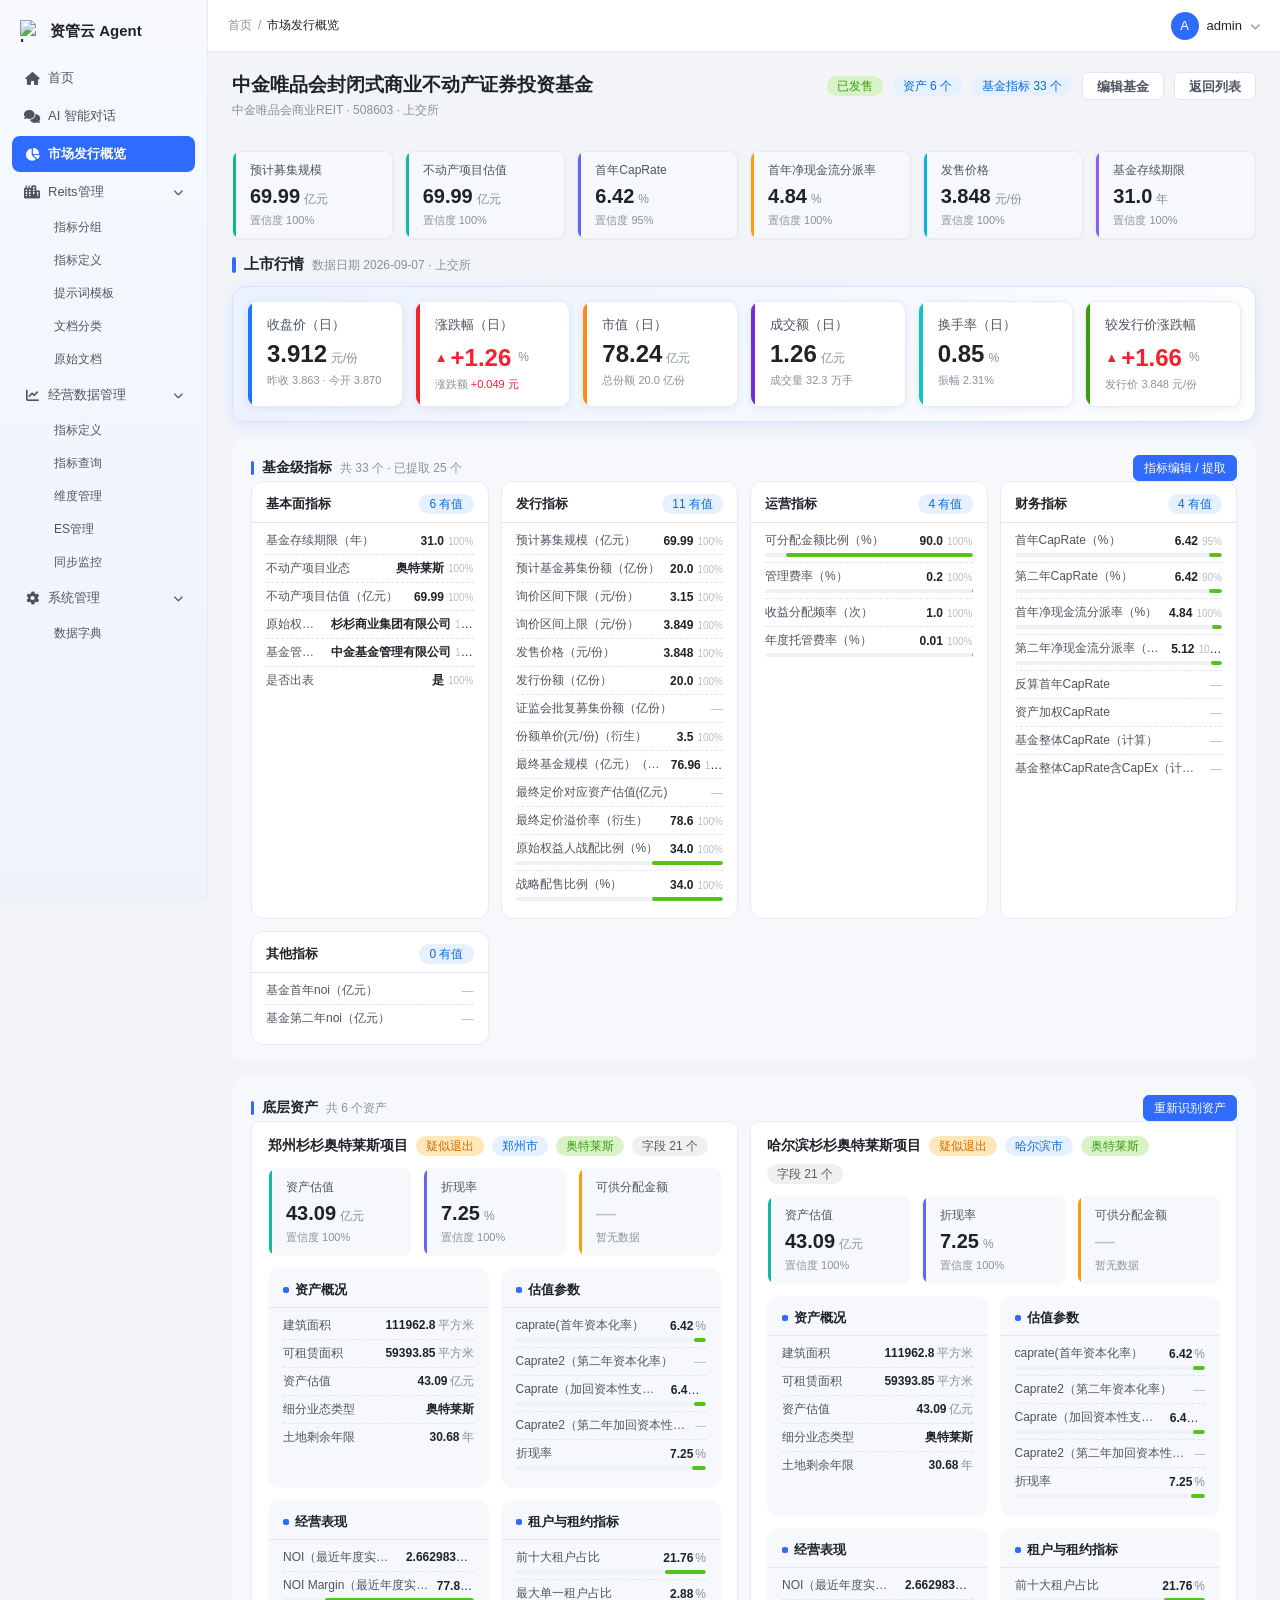
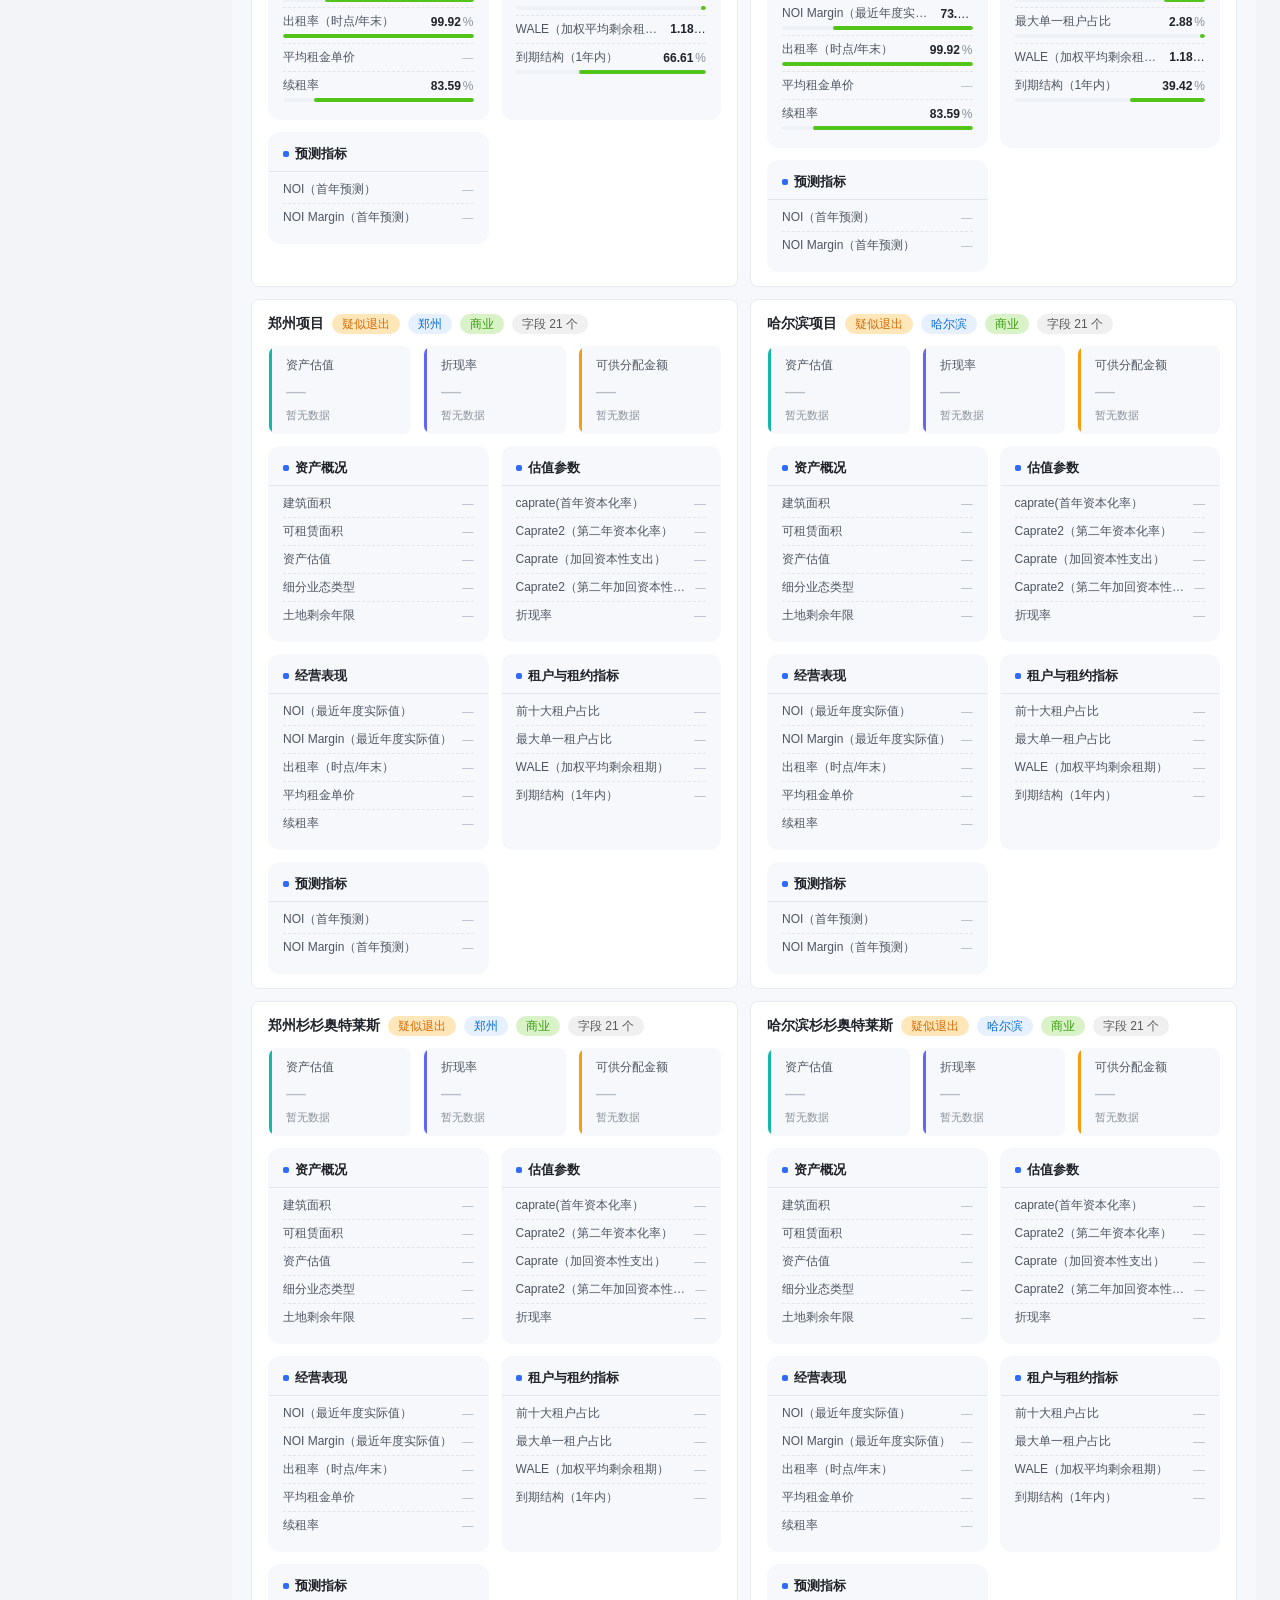
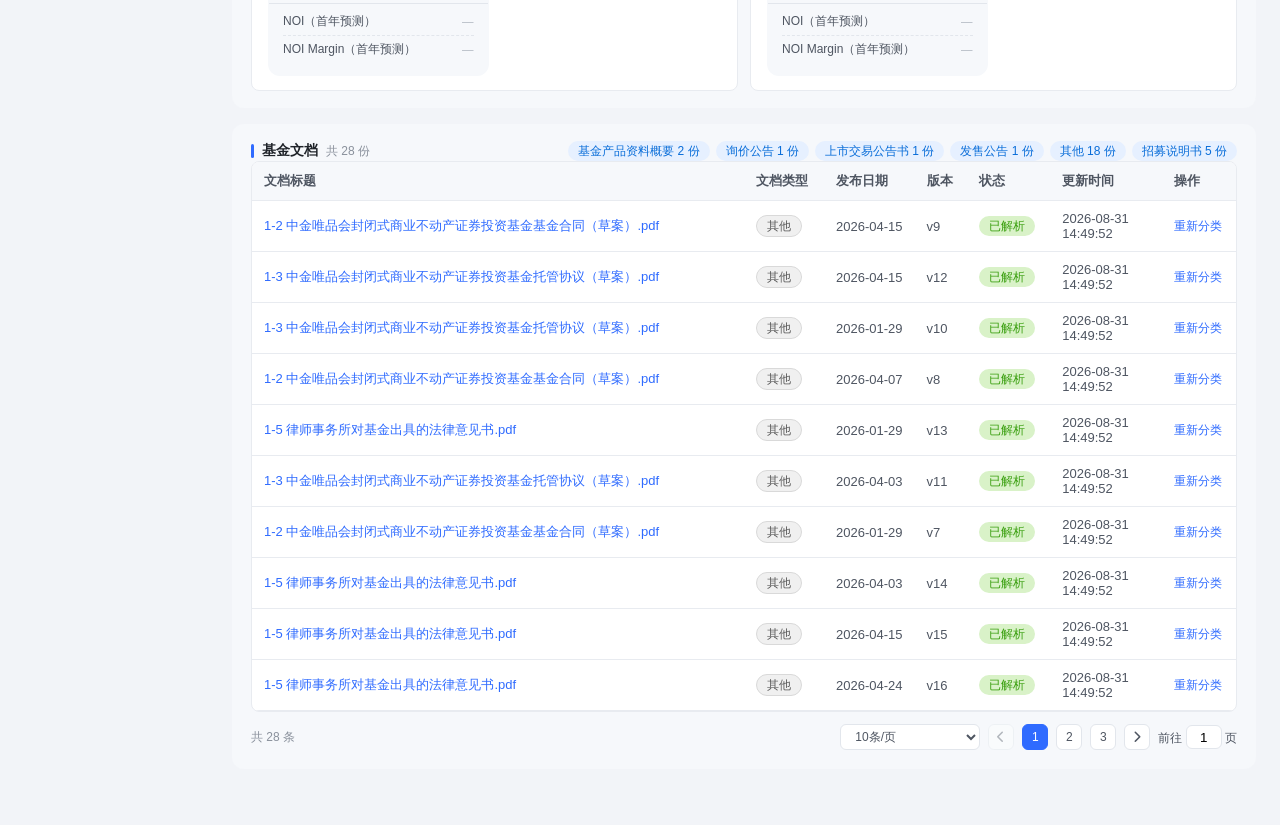
==== fund-detail-quote.html @ e230045d "add fund detail quote page" ====
<!DOCTYPE html>
<!-- saved from url=(0097)https://gateway-open-uat.longfor.com/asset-cloud-uat/open-agent/pages/reits/fund-detail.html?id=1 -->
<html lang="zh-CN"><head><meta http-equiv="Content-Type" content="text/html; charset=UTF-8">

<meta name="viewport" content="width=device-width, initial-scale=1.0">
<title>基金详情</title>
<link rel="stylesheet" href="./fund-assets/all.min.css" data-admin-spa="base">
<link rel="stylesheet" href="./fund-assets/admin-vars.css" data-admin-spa="base">
<link rel="stylesheet" href="./fund-assets/admin-layout.css" data-admin-spa="base">
<link rel="stylesheet" href="./fund-assets/admin-components.css" data-admin-spa="base">


<script src="./fund-assets/marked.min.js"></script><script src="./fund-assets/purify.min.js"></script><script src="./fund-assets/echarts.min.js"></script><script src="./fund-assets/admin-core.js"></script><script src="./fund-assets/admin-utils.js"></script><script src="./fund-assets/admin-components.js"></script><script src="./fund-assets/admin-api.js"></script><script src="./fund-assets/page-chat.js"></script><link rel="stylesheet" href="./fund-assets/all.min.css" data-admin-spa="base"><link rel="stylesheet" href="./fund-assets/admin-vars.css" data-admin-spa="base"><link rel="stylesheet" href="./fund-assets/admin-layout.css" data-admin-spa="base"><link rel="stylesheet" href="./fund-assets/admin-components.css" data-admin-spa="base"><link rel="stylesheet" href="./fund-assets/reits2.css" data-admin-spa="page"><style data-admin-spa="page-style">
/* ── 页头右侧 ── */
.fd-header-right { display: flex; flex-direction: column; align-items: flex-end; gap: 10px; }
.fd-header-tags { display: flex; align-items: center; gap: 10px; font-size: var(--admin-font-sm); }
.fd-header-right .btn { height: calc(var(--admin-btn-height) - 4px); font-weight: 600; }

/* ── 板块层次：页面白底 → 板块浅蓝灰底 → 卡片白底，避免全靠分界线区分层级 ── */
#app .desc-card { background: #f6f8fb; border-color: transparent; }

/* ── 顶部指标卡片 ── */
.fd-top-metrics { display: flex; gap: 12px; margin-bottom: var(--admin-gap-md); }
.fd-metric-card {
    flex: 1 1 0;
    min-width: 0;
    background: #f6f8fb;
    border: 1px solid var(--admin-border-lighter);
    border-radius: var(--admin-radius-sm);
    box-shadow: 0 1px 3px rgba(15, 23, 42, 0.05);
    padding: 10px 14px 10px 17px;
    position: relative;
    overflow: hidden;
}
.fd-metric-card::before {
    content: "";
    position: absolute;
    left: 0; top: 0; bottom: 0;
    width: 3px;
    background: var(--mc, var(--admin-primary));
}
.fd-metric-card .mc-label {
    font-size: var(--admin-font-sm);
    color: var(--admin-text-regular);
    margin-bottom: 4px;
    white-space: nowrap; overflow: hidden; text-overflow: ellipsis;
}
.fd-metric-card .mc-value { font-size: 20px; font-weight: 600; color: var(--admin-text-primary); line-height: 1.3; }
.fd-metric-card .mc-value .mc-unit { font-size: var(--admin-font-sm); font-weight: 400; color: var(--admin-text-secondary); margin-left: 4px; }
.fd-metric-card .mc-confidence { font-size: 11px; color: var(--admin-text-secondary); margin-top: 4px; }

/* ── 百分数进度条（从右向左增长，填充比例取指标值本身） ── */
.fd-bar { height: 4px; background: var(--admin-bg-light); border-radius: 2px; overflow: hidden; margin-top: 4px; }
.fd-bar > i { display: block; height: 100%; margin-left: auto; background: var(--admin-success); border-radius: 2px; }

/* ── 上市行情指标卡片（独立于顶部发行指标，单独一行展示，高亮面板） ── */
.fd-quote-head {
    display: flex; align-items: baseline; gap: 8px;
    font-size: 15px; font-weight: 700; color: var(--admin-text-primary);
    margin: 0 0 12px;
}
.fd-quote-head::before { content: ""; width: 4px; height: 16px; border-radius: 2px; background: var(--admin-primary); align-self: center; }
.fd-quote-head .fd-quote-date { font-size: var(--admin-font-sm); font-weight: 400; color: var(--admin-text-secondary); }
.fd-quote-metrics {
    display: flex; gap: 12px; margin-bottom: var(--admin-gap-md);
    background: linear-gradient(135deg, #eaf1ff 0%, #f4f8ff 55%, #ffffff 100%);
    border: 1px solid #d6e4ff;
    border-radius: 14px;
    padding: 14px;
    box-shadow: 0 4px 14px rgba(47, 107, 255, 0.10);
}
.fd-quote-metrics .fd-metric-card {
    margin-bottom: 0;
    background: #ffffff;
    border-color: var(--admin-border-lighter);
    box-shadow: 0 2px 8px rgba(15, 23, 42, 0.07);
    padding: 14px 16px 14px 19px;
    border-radius: 10px;
}
.fd-quote-metrics .fd-metric-card::before { width: 4px; border-radius: 4px 0 0 4px; }
.fd-quote-metrics .mc-label { font-size: var(--admin-font-base); color: var(--admin-text-regular); }
.fd-quote-metrics .mc-value { font-size: 24px; font-weight: 700; }
/* 涨跌幅：上红下绿（A 股配色），带方向箭头 */
.fd-quote-metrics .mc-trend { display: inline-flex; align-items: center; gap: 3px; }
.fd-quote-metrics .mc-trend .trend-arrow { font-size: 13px; line-height: 1; }
.mc-trend-up { color: #f5222d; }
.mc-trend-down { color: #389e0d; }
.mc-trend-flat { color: var(--admin-text-secondary); }
.fd-quote-metrics .mc-sub { font-size: 11px; color: var(--admin-text-secondary); margin-top: 4px; white-space: nowrap; overflow: hidden; text-overflow: ellipsis; }

/* ── 分区标题补充信息 ── */
.fd-sec-title { display: flex; align-items: baseline; gap: 8px; }
.fd-sec-title::before { content: ""; width: 3px; height: 14px; border-radius: 2px; background: var(--admin-primary); align-self: center; }
.fd-sec-meta { font-size: var(--admin-font-sm); font-weight: 400; color: var(--admin-text-secondary); }

/* ── 指标分组网格（flex 同行等高） ── */
.fd-group-grid { display: flex; flex-wrap: wrap; gap: 12px; }
.fd-group {
    flex: 0 0 calc(25% - 9px);
    min-width: 0;
    box-sizing: border-box;
    background: var(--admin-bg-blank);
    border: 1px solid var(--admin-border-lighter);
    border-radius: 12px;
    padding: 12px 14px;
    overflow: hidden;
}
.fd-group-head {
    display: flex; align-items: center; justify-content: space-between;
    font-size: var(--admin-font-base); font-weight: 700; color: var(--admin-text-primary);
    margin: 0 -14px 4px;
    padding: 0 14px 8px;
    border-bottom: 1px solid var(--admin-border-light);
}
.fd-group-head .g-badge { flex: 0 0 auto; }
.fd-group-head .g-dot { display: inline-block; width: 6px; height: 6px; border-radius: 2px; background: var(--admin-primary); margin-right: 6px; vertical-align: 1px; }
.fd-ind-row { padding: 5px 0; }
.fd-ind-row + .fd-ind-row { border-top: 1px dashed var(--admin-border-light); }
/* 行内 label/value 都可能超长：label 可收缩省略号（flex item 需 min-width:0 省略号才生效），value 过长同样收缩省略号，溢出悬浮 title 看全文 */
.fd-ind-line { display: flex; align-items: center; justify-content: space-between; gap: 8px; font-size: var(--admin-font-sm); }
.fd-ind-line .il-label { flex: 1 1 auto; min-width: 0; color: var(--admin-text-regular); white-space: nowrap; overflow: hidden; text-overflow: ellipsis; }
.fd-ind-line .il-val-wrap { flex: 0 1 auto; min-width: 0; white-space: nowrap; overflow: hidden; text-overflow: ellipsis; }
.fd-ind-line .il-value { font-weight: 600; color: var(--admin-text-primary); }
.fd-ind-line .il-unit { font-weight: 400; font-size: 12px; color: var(--admin-text-secondary); margin-left: 2px; }
.fd-ind-line .il-conf { font-size: 10px; color: var(--admin-text-disabled); margin-left: 4px; }

/* ── 底层资产核心指标卡片（资产头部下方，与顶部指标卡同风格） ── */
.fd-asset-metrics { display: flex; gap: 12px; margin-bottom: 12px; }
.fd-asset-metrics .fd-metric-card { background: #f6f8fb; border-color: transparent; box-shadow: none; }
.fd-asset-metrics .fd-metric-card .mc-value.mc-empty { color: var(--admin-text-disabled); font-weight: 400; }

/* ── 底层资产卡片（flex 同行等高） ── */
.fd-asset-grid { display: flex; flex-wrap: wrap; gap: 12px; }
.fd-asset-card {
    box-sizing: border-box;
    background: var(--admin-bg-blank);
    border: 1px solid var(--admin-border-lighter);
    border-radius: var(--admin-radius-sm);
    padding: 14px 16px;
    min-width: 0;
}
.fd-asset-card.full { flex: 0 0 100%; }
.fd-asset-card.half { flex: 0 0 calc(50% - 6px); }
.fd-asset-head { display: flex; align-items: center; gap: 8px; flex-wrap: wrap; margin-bottom: 12px; }
.fd-asset-head .a-name { font-size: var(--admin-font-md); font-weight: 600; color: var(--admin-text-primary); }
/* 资产头部胶囊：加粗深色字 + 同色浅底 */
.a-tag {
    display: inline-flex; align-items: center;
    font-size: 12px; font-weight: 600; line-height: 1.5;
    padding: 2px 12px; border-radius: 999px; white-space: nowrap;
}
.a-tag-blue { color: #096dd9; background: var(--admin-info-bg); }
.a-tag-green { color: #389e0d; background: #d9f2c8; }
.a-tag-gray { color: #595959; background: #f0f0f0; }
.fd-asset-groups { display: flex; flex-wrap: wrap; gap: 12px; }
.fd-asset-groups .fd-group { background: #f6f8fb; border-color: transparent; }
.fd-asset-card.full .fd-asset-groups .fd-group { flex-basis: calc(25% - 9px); }
.fd-asset-card.half .fd-asset-groups .fd-group { flex-basis: calc(50% - 6px); }
.fd-empty { padding: 32px; text-align: center; color: var(--admin-text-disabled); }

@media (max-width: 1200px) {
    .fd-group { flex-basis: calc(50% - 6px); }
    .fd-asset-card.half { flex-basis: 100%; }
    .fd-asset-card.half .fd-asset-groups .fd-group { flex-basis: calc(50% - 6px); }
}
</style>
<script>
/* 本地预览回退：内网 admin-*.css / FontAwesome 加载不到时注入本地回退样式与 CDN 图标，真实环境不受影响 */
(function () {
    if (getComputedStyle(document.documentElement).getPropertyValue('--admin-primary')) return;
    var l = document.createElement('link');
    l.rel = 'stylesheet';
    l.href = './fund-assets/local-fallback.css';
    document.head.appendChild(l);
    var fa = document.createElement('link');
    fa.rel = 'stylesheet';
    fa.href = 'https://cdnjs.cloudflare.com/ajax/libs/font-awesome/6.5.2/css/all.min.css';
    document.head.appendChild(fa);
})();
</script>
</head>
<body style="">
<div id="app" data-active-menu="reits-overview" data-layout-ready="1" class="admin-app"><aside class="admin-sidebar" id="adminSidebar"><a class="menu-brand" href="https://gateway-open-uat.longfor.com/asset-cloud-uat/open-agent/pages/dashboard.html"><span class="brand-logo"><img src="./fund-assets/logo.png" alt="logo"></span><span class="brand-name">资管云 Agent</span></a><ul class="admin-menu"><li><a class="menu-item" data-menu-id="dashboard" href="https://gateway-open-uat.longfor.com/asset-cloud-uat/open-agent/pages/dashboard.html"><i class="fas fa-house menu-icon"></i><span>首页</span></a></li><li><a class="menu-item" data-menu-id="chat" href="https://gateway-open-uat.longfor.com/asset-cloud-uat/open-agent/pages/chat.html"><i class="fas fa-comments menu-icon"></i><span>AI 智能对话</span></a></li><li><a class="menu-item active" data-menu-id="reits-overview" href="https://gateway-open-uat.longfor.com/asset-cloud-uat/open-agent/pages/reits/funds.html"><i class="fas fa-chart-pie menu-icon"></i><span>市场发行概览</span></a></li><li class=""><a class="menu-item" data-menu-id="reits-mgmt"><i class="fas fa-city menu-icon"></i><span>Reits管理</span><i class="fas fa-chevron-down menu-chevron"></i></a><ul class="admin-submenu"><li><a class="menu-item" data-menu-id="reits-indicator-groups" href="https://gateway-open-uat.longfor.com/asset-cloud-uat/open-agent/pages/reits/indicator-groups.html"><span>指标分组</span></a></li><li><a class="menu-item" data-menu-id="reits-indicator-defs" href="https://gateway-open-uat.longfor.com/asset-cloud-uat/open-agent/pages/reits/indicator-defs.html"><span>指标定义</span></a></li><li><a class="menu-item" data-menu-id="reits-prompt-templates" href="https://gateway-open-uat.longfor.com/asset-cloud-uat/open-agent/pages/reits/prompt-templates.html"><span>提示词模板</span></a></li><li><a class="menu-item" data-menu-id="reits-doc-categories" href="https://gateway-open-uat.longfor.com/asset-cloud-uat/open-agent/pages/reits/doc-categories.html"><span>文档分类</span></a></li><li><a class="menu-item" data-menu-id="reits-raw-documents" href="https://gateway-open-uat.longfor.com/asset-cloud-uat/open-agent/pages/reits/raw-documents.html"><span>原始文档</span></a></li></ul></li><li class=""><a class="menu-item" data-menu-id="ops-data-mgmt"><i class="fas fa-chart-line menu-icon"></i><span>经营数据管理</span><i class="fas fa-chevron-down menu-chevron"></i></a><ul class="admin-submenu"><li><a class="menu-item" data-menu-id="ops-metrics" href="https://gateway-open-uat.longfor.com/asset-cloud-uat/open-agent/pages/ops/ops-metrics.html"><span>指标定义</span></a></li><li><a class="menu-item" data-menu-id="ops-metric-explore" href="https://gateway-open-uat.longfor.com/asset-cloud-uat/open-agent/pages/ops/ops-metric-explore.html"><span>指标查询</span></a></li><li><a class="menu-item" data-menu-id="ops-dimensions" href="https://gateway-open-uat.longfor.com/asset-cloud-uat/open-agent/pages/ops/ops-dimensions.html"><span>维度管理</span></a></li><li><a class="menu-item" data-menu-id="ops-es-meta" href="https://gateway-open-uat.longfor.com/asset-cloud-uat/open-agent/pages/ops/ops-es-meta.html"><span>ES管理</span></a></li><li><a class="menu-item" data-menu-id="ops-sync-monitor" href="https://gateway-open-uat.longfor.com/asset-cloud-uat/open-agent/pages/ops/ops-sync-monitor.html"><span>同步监控</span></a></li></ul></li><li class=""><a class="menu-item" data-menu-id="system-mgmt"><i class="fas fa-gear menu-icon"></i><span>系统管理</span><i class="fas fa-chevron-down menu-chevron"></i></a><ul class="admin-submenu"><li><a class="menu-item" data-menu-id="system-data-dic" href="https://gateway-open-uat.longfor.com/asset-cloud-uat/open-agent/pages/system/data-dic.html"><span>数据字典</span></a></li></ul></li></ul><div class="menu-fold" title="收起菜单"><i class="fas fa-angles-left"></i></div></aside><div class="admin-main"><header class="admin-header"><nav class="admin-breadcrumb"><a href="https://gateway-open-uat.longfor.com/asset-cloud-uat/open-agent/pages/dashboard.html">首页</a><span class="separator">/</span><span class="current">市场发行概览</span></nav><div class="header-user"><span class="user-avatar">A</span><span class="user-name">admin</span><i class="fas fa-chevron-down user-chevron"></i><div class="user-dropdown">  <div class="dropdown-item" id="logoutItem"><i class="fas fa-right-from-bracket"></i>退出登录</div></div></div></header><main class="admin-content"><div class="admin-page">
    <div class="page-header">
        <div>
            <h2 class="page-title" id="fundName">中金唯品会封闭式商业不动产证券投资基金</h2>
            <div class="page-subtitle" id="fundSubTitle">中金唯品会商业REIT · 508603 · 上交所</div>
        </div>
        <div class="fd-header-right">
            <div class="fd-header-tags">
                <span id="fundStageTag"><span class="a-tag a-tag-green">已发售</span></span>
                <span class="a-tag a-tag-blue" id="assetCountTag">资产 6 个</span>
                <span class="a-tag a-tag-blue" id="indicatorCountTag">基金指标 33 个</span>
                <button class="btn btn-default" onclick="location.href=&#39;fund-edit.html?id=&#39; + fundId">编辑基金</button>
                <button class="btn btn-default" onclick="location.href=&#39;funds.html&#39;">返回列表</button>
            </div>
        </div>
    </div>

    <!-- 顶部指标卡片（配置项 asset.reits.fund-detail.top-indicators，最多 6 个） -->
    <div class="fd-top-metrics" id="topMetrics" style=""><div class="fd-metric-card" style="--mc:#10b981"><div class="mc-label" title="预计募集规模">预计募集规模</div><div class="mc-value">69.99<span class="mc-unit">亿元</span></div><div class="mc-confidence">置信度 100%</div></div><div class="fd-metric-card" style="--mc:#14b8a6"><div class="mc-label" title="不动产项目估值">不动产项目估值</div><div class="mc-value">69.99<span class="mc-unit">亿元</span></div><div class="mc-confidence">置信度 100%</div></div><div class="fd-metric-card" style="--mc:#6366f1"><div class="mc-label" title="首年CapRate">首年CapRate</div><div class="mc-value">6.42<span class="mc-unit">%</span></div><div class="mc-confidence">置信度 95%</div></div><div class="fd-metric-card" style="--mc:#f59e0b"><div class="mc-label" title="首年净现金流分派率">首年净现金流分派率</div><div class="mc-value">4.84<span class="mc-unit">%</span></div><div class="mc-confidence">置信度 100%</div></div><div class="fd-metric-card" style="--mc:#06b6d4"><div class="mc-label" title="发售价格">发售价格</div><div class="mc-value">3.848<span class="mc-unit">元/份</span></div><div class="mc-confidence">置信度 100%</div></div><div class="fd-metric-card" style="--mc:#8b5cf6"><div class="mc-label" title="基金存续期限">基金存续期限</div><div class="mc-value">31.0<span class="mc-unit">年</span></div><div class="mc-confidence">置信度 100%</div></div></div>

    <!-- 上市行情指标（已上市基金展示，与顶部发行指标分行） -->
    <div class="fd-quote-head">上市行情<span class="fd-quote-date">数据日期 2026-09-07 · 上交所</span></div>
    <div class="fd-quote-metrics" id="quoteMetrics">
        <div class="fd-metric-card" style="--mc:#1677ff">
            <div class="mc-label" title="收盘价（日）">收盘价（日）</div>
            <div class="mc-value">3.912<span class="mc-unit">元/份</span></div>
            <div class="mc-sub">昨收 3.863 · 今开 3.870</div>
        </div>
        <div class="fd-metric-card" style="--mc:#f5222d">
            <div class="mc-label" title="涨跌幅（日）">涨跌幅（日）</div>
            <div class="mc-value"><span class="mc-trend mc-trend-up"><i class="trend-arrow">▲</i>+1.26<span class="mc-unit">%</span></span></div>
            <div class="mc-sub">涨跌额 <span class="mc-trend mc-trend-up">+0.049 元</span></div>
        </div>
        <div class="fd-metric-card" style="--mc:#fa8c16">
            <div class="mc-label" title="市值（日）">市值（日）</div>
            <div class="mc-value">78.24<span class="mc-unit">亿元</span></div>
            <div class="mc-sub">总份额 20.0 亿份</div>
        </div>
        <div class="fd-metric-card" style="--mc:#722ed1">
            <div class="mc-label" title="成交额（日）">成交额（日）</div>
            <div class="mc-value">1.26<span class="mc-unit">亿元</span></div>
            <div class="mc-sub">成交量 32.3 万手</div>
        </div>
        <div class="fd-metric-card" style="--mc:#13c2c2">
            <div class="mc-label" title="换手率（日）">换手率（日）</div>
            <div class="mc-value">0.85<span class="mc-unit">%</span></div>
            <div class="mc-sub">振幅 2.31%</div>
        </div>
        <div class="fd-metric-card" style="--mc:#389e0d">
            <div class="mc-label" title="较发行价涨跌幅">较发行价涨跌幅</div>
            <div class="mc-value"><span class="mc-trend mc-trend-up"><i class="trend-arrow">▲</i>+1.66<span class="mc-unit">%</span></span></div>
            <div class="mc-sub">发行价 3.848 元/份</div>
        </div>
    </div>

    <!-- 基金级指标 -->
    <div class="desc-card">
        <div class="desc-title">
            <span class="fd-sec-title">基金级指标<span class="fd-sec-meta" id="fundIndMeta">共 33 个 · 已提取 25 个</span></span>
            <button class="btn btn-primary btn-sm" onclick="location.href=&#39;fund-indicator.html?fundId=&#39; + fundId">指标编辑 / 提取</button>
        </div>
        <div class="fd-group-grid" id="fundIndicatorGroups"><div class="fd-group"><div class="fd-group-head"><span>基本面指标</span><span class="a-tag a-tag-blue g-badge">6 有值</span></div><div class="fd-ind-row"><div class="fd-ind-line"><span class="il-label" title="基金存续期限（年）">基金存续期限（年）</span><span class="il-val-wrap" title="31.0"><span class="il-value">31.0</span><span class="il-conf">100%</span></span></div></div><div class="fd-ind-row"><div class="fd-ind-line"><span class="il-label" title="不动产项目业态">不动产项目业态</span><span class="il-val-wrap" title="奥特莱斯"><span class="il-value">奥特莱斯</span><span class="il-conf">100%</span></span></div></div><div class="fd-ind-row"><div class="fd-ind-line"><span class="il-label" title="不动产项目估值（亿元）">不动产项目估值（亿元）</span><span class="il-val-wrap" title="69.99"><span class="il-value">69.99</span><span class="il-conf">100%</span></span></div></div><div class="fd-ind-row"><div class="fd-ind-line"><span class="il-label" title="原始权益人">原始权益人</span><span class="il-val-wrap" title="杉杉商业集团有限公司"><span class="il-value">杉杉商业集团有限公司</span><span class="il-conf">100%</span></span></div></div><div class="fd-ind-row"><div class="fd-ind-line"><span class="il-label" title="基金管理人">基金管理人</span><span class="il-val-wrap" title="中金基金管理有限公司"><span class="il-value">中金基金管理有限公司</span><span class="il-conf">100%</span></span></div></div><div class="fd-ind-row"><div class="fd-ind-line"><span class="il-label" title="是否出表">是否出表</span><span class="il-val-wrap" title="是"><span class="il-value">是</span><span class="il-conf">100%</span></span></div></div></div><div class="fd-group"><div class="fd-group-head"><span>发行指标</span><span class="a-tag a-tag-blue g-badge">11 有值</span></div><div class="fd-ind-row"><div class="fd-ind-line"><span class="il-label" title="预计募集规模（亿元）">预计募集规模（亿元）</span><span class="il-val-wrap" title="69.99"><span class="il-value">69.99</span><span class="il-conf">100%</span></span></div></div><div class="fd-ind-row"><div class="fd-ind-line"><span class="il-label" title="预计基金募集份额（亿份）">预计基金募集份额（亿份）</span><span class="il-val-wrap" title="20.0"><span class="il-value">20.0</span><span class="il-conf">100%</span></span></div></div><div class="fd-ind-row"><div class="fd-ind-line"><span class="il-label" title="询价区间下限（元/份）">询价区间下限（元/份）</span><span class="il-val-wrap" title="3.15"><span class="il-value">3.15</span><span class="il-conf">100%</span></span></div></div><div class="fd-ind-row"><div class="fd-ind-line"><span class="il-label" title="询价区间上限（元/份）">询价区间上限（元/份）</span><span class="il-val-wrap" title="3.849"><span class="il-value">3.849</span><span class="il-conf">100%</span></span></div></div><div class="fd-ind-row"><div class="fd-ind-line"><span class="il-label" title="发售价格（元/份）">发售价格（元/份）</span><span class="il-val-wrap" title="3.848"><span class="il-value">3.848</span><span class="il-conf">100%</span></span></div></div><div class="fd-ind-row"><div class="fd-ind-line"><span class="il-label" title="发行份额（亿份）">发行份额（亿份）</span><span class="il-val-wrap" title="20.0"><span class="il-value">20.0</span><span class="il-conf">100%</span></span></div></div><div class="fd-ind-row"><div class="fd-ind-line"><span class="il-label" title="证监会批复募集份额（亿份）">证监会批复募集份额（亿份）</span><span class="il-val-wrap"><span class="il-value" style="color:var(--admin-text-disabled);font-weight:400">—</span></span></div></div><div class="fd-ind-row"><div class="fd-ind-line"><span class="il-label" title="份额单价(元/份)（衍生）">份额单价(元/份)（衍生）</span><span class="il-val-wrap" title="3.5"><span class="il-value">3.5</span><span class="il-conf">100%</span></span></div></div><div class="fd-ind-row"><div class="fd-ind-line"><span class="il-label" title="最终基金规模（亿元）（衍生）">最终基金规模（亿元）（衍生）</span><span class="il-val-wrap" title="76.96"><span class="il-value">76.96</span><span class="il-conf">100%</span></span></div></div><div class="fd-ind-row"><div class="fd-ind-line"><span class="il-label" title="最终定价对应资产估值(亿元)">最终定价对应资产估值(亿元)</span><span class="il-val-wrap"><span class="il-value" style="color:var(--admin-text-disabled);font-weight:400">—</span></span></div></div><div class="fd-ind-row"><div class="fd-ind-line"><span class="il-label" title="最终定价溢价率（衍生）">最终定价溢价率（衍生）</span><span class="il-val-wrap" title="78.6"><span class="il-value">78.6</span><span class="il-conf">100%</span></span></div></div><div class="fd-ind-row"><div class="fd-ind-line"><span class="il-label" title="原始权益人战配比例（%）">原始权益人战配比例（%）</span><span class="il-val-wrap" title="34.0"><span class="il-value">34.0</span><span class="il-conf">100%</span></span></div><div class="fd-bar"><i style="width:34%"></i></div></div><div class="fd-ind-row"><div class="fd-ind-line"><span class="il-label" title="战略配售比例（%）">战略配售比例（%）</span><span class="il-val-wrap" title="34.0"><span class="il-value">34.0</span><span class="il-conf">100%</span></span></div><div class="fd-bar"><i style="width:34%"></i></div></div></div><div class="fd-group"><div class="fd-group-head"><span>运营指标</span><span class="a-tag a-tag-blue g-badge">4 有值</span></div><div class="fd-ind-row"><div class="fd-ind-line"><span class="il-label" title="可分配金额比例（%）">可分配金额比例（%）</span><span class="il-val-wrap" title="90.0"><span class="il-value">90.0</span><span class="il-conf">100%</span></span></div><div class="fd-bar"><i style="width:90%"></i></div></div><div class="fd-ind-row"><div class="fd-ind-line"><span class="il-label" title="管理费率（%）">管理费率（%）</span><span class="il-val-wrap" title="0.2"><span class="il-value">0.2</span><span class="il-conf">100%</span></span></div><div class="fd-bar"><i style="width:0.2%"></i></div></div><div class="fd-ind-row"><div class="fd-ind-line"><span class="il-label" title="收益分配频率（次）">收益分配频率（次）</span><span class="il-val-wrap" title="1.0"><span class="il-value">1.0</span><span class="il-conf">100%</span></span></div></div><div class="fd-ind-row"><div class="fd-ind-line"><span class="il-label" title="年度托管费率（%）">年度托管费率（%）</span><span class="il-val-wrap" title="0.01"><span class="il-value">0.01</span><span class="il-conf">100%</span></span></div><div class="fd-bar"><i style="width:0.01%"></i></div></div></div><div class="fd-group"><div class="fd-group-head"><span>财务指标</span><span class="a-tag a-tag-blue g-badge">4 有值</span></div><div class="fd-ind-row"><div class="fd-ind-line"><span class="il-label" title="首年CapRate（%）">首年CapRate（%）</span><span class="il-val-wrap" title="6.42"><span class="il-value">6.42</span><span class="il-conf">95%</span></span></div><div class="fd-bar"><i style="width:6.42%"></i></div></div><div class="fd-ind-row"><div class="fd-ind-line"><span class="il-label" title="第二年CapRate（%）">第二年CapRate（%）</span><span class="il-val-wrap" title="6.42"><span class="il-value">6.42</span><span class="il-conf">90%</span></span></div><div class="fd-bar"><i style="width:6.42%"></i></div></div><div class="fd-ind-row"><div class="fd-ind-line"><span class="il-label" title="首年净现金流分派率（%）">首年净现金流分派率（%）</span><span class="il-val-wrap" title="4.84"><span class="il-value">4.84</span><span class="il-conf">100%</span></span></div><div class="fd-bar"><i style="width:4.84%"></i></div></div><div class="fd-ind-row"><div class="fd-ind-line"><span class="il-label" title="第二年净现金流分派率（%）">第二年净现金流分派率（%）</span><span class="il-val-wrap" title="5.12"><span class="il-value">5.12</span><span class="il-conf">100%</span></span></div><div class="fd-bar"><i style="width:5.12%"></i></div></div><div class="fd-ind-row"><div class="fd-ind-line"><span class="il-label" title="反算首年CapRate">反算首年CapRate</span><span class="il-val-wrap"><span class="il-value" style="color:var(--admin-text-disabled);font-weight:400">—</span></span></div></div><div class="fd-ind-row"><div class="fd-ind-line"><span class="il-label" title="资产加权CapRate">资产加权CapRate</span><span class="il-val-wrap"><span class="il-value" style="color:var(--admin-text-disabled);font-weight:400">—</span></span></div></div><div class="fd-ind-row"><div class="fd-ind-line"><span class="il-label" title="基金整体CapRate（计算）">基金整体CapRate（计算）</span><span class="il-val-wrap"><span class="il-value" style="color:var(--admin-text-disabled);font-weight:400">—</span></span></div></div><div class="fd-ind-row"><div class="fd-ind-line"><span class="il-label" title="基金整体CapRate含CapEx（计算）">基金整体CapRate含CapEx（计算）</span><span class="il-val-wrap"><span class="il-value" style="color:var(--admin-text-disabled);font-weight:400">—</span></span></div></div></div><div class="fd-group"><div class="fd-group-head"><span>其他指标</span><span class="a-tag a-tag-blue g-badge">0 有值</span></div><div class="fd-ind-row"><div class="fd-ind-line"><span class="il-label" title="基金首年noi（亿元）">基金首年noi（亿元）</span><span class="il-val-wrap"><span class="il-value" style="color:var(--admin-text-disabled);font-weight:400">—</span></span></div></div><div class="fd-ind-row"><div class="fd-ind-line"><span class="il-label" title="基金第二年noi（亿元）">基金第二年noi（亿元）</span><span class="il-val-wrap"><span class="il-value" style="color:var(--admin-text-disabled);font-weight:400">—</span></span></div></div></div></div>
    </div>

    <!-- 底层资产 -->
    <div class="desc-card">
        <div class="desc-title">
            <span class="fd-sec-title">底层资产<span class="fd-sec-meta" id="assetMeta">共 6 个资产</span></span>
            <button class="btn btn-primary btn-sm" onclick="discoverAssets()">重新识别资产</button>
        </div>
        <div class="fd-asset-grid" id="assetCards"><div class="fd-asset-card half"><div class="fd-asset-head"><span class="a-name">郑州杉杉奥特莱斯项目</span><span class="tag tag-orange">疑似退出</span><span class="a-tag a-tag-blue">郑州市</span><span class="a-tag a-tag-green">奥特莱斯</span><span class="a-tag a-tag-gray">字段 21 个</span></div><div class="fd-asset-metrics"><div class="fd-metric-card" style="--mc:#14b8a6"><div class="mc-label" title="资产估值">资产估值</div><div class="mc-value">43.09<span class="mc-unit">亿元</span></div><div class="mc-confidence">置信度 100%</div></div><div class="fd-metric-card" style="--mc:#6366f1"><div class="mc-label" title="折现率">折现率</div><div class="mc-value">7.25<span class="mc-unit">%</span></div><div class="mc-confidence">置信度 100%</div></div><div class="fd-metric-card" style="--mc:#f59e0b"><div class="mc-label" title="可供分配金额">可供分配金额</div><div class="mc-value mc-empty">—</div><div class="mc-confidence">暂无数据</div></div></div><div class="fd-asset-groups"><div class="fd-group"><div class="fd-group-head"><span><i class="g-dot"></i>资产概况</span></div><div class="fd-ind-row"><div class="fd-ind-line"><span class="il-label" title="建筑面积">建筑面积</span><span class="il-val-wrap" title="111962.8平方米"><span class="il-value">111962.8</span><span class="il-unit">平方米</span></span></div></div><div class="fd-ind-row"><div class="fd-ind-line"><span class="il-label" title="可租赁面积">可租赁面积</span><span class="il-val-wrap" title="59393.85平方米"><span class="il-value">59393.85</span><span class="il-unit">平方米</span></span></div></div><div class="fd-ind-row"><div class="fd-ind-line"><span class="il-label" title="资产估值">资产估值</span><span class="il-val-wrap" title="43.09亿元"><span class="il-value">43.09</span><span class="il-unit">亿元</span></span></div></div><div class="fd-ind-row"><div class="fd-ind-line"><span class="il-label" title="细分业态类型">细分业态类型</span><span class="il-val-wrap" title="奥特莱斯"><span class="il-value">奥特莱斯</span></span></div></div><div class="fd-ind-row"><div class="fd-ind-line"><span class="il-label" title="土地剩余年限">土地剩余年限</span><span class="il-val-wrap" title="30.68年"><span class="il-value">30.68</span><span class="il-unit">年</span></span></div></div></div><div class="fd-group"><div class="fd-group-head"><span><i class="g-dot"></i>估值参数</span></div><div class="fd-ind-row"><div class="fd-ind-line"><span class="il-label" title="caprate(首年资本化率）">caprate(首年资本化率）</span><span class="il-val-wrap" title="6.42%"><span class="il-value">6.42</span><span class="il-unit">%</span></span></div><div class="fd-bar"><i style="width:6.42%"></i></div></div><div class="fd-ind-row"><div class="fd-ind-line"><span class="il-label" title="Caprate2（第二年资本化率）">Caprate2（第二年资本化率）</span><span class="il-val-wrap"><span class="il-value" style="color:var(--admin-text-disabled);font-weight:400">—</span></span></div></div><div class="fd-ind-row"><div class="fd-ind-line"><span class="il-label" title="Caprate（加回资本性支出）">Caprate（加回资本性支出）</span><span class="il-val-wrap" title="6.42%"><span class="il-value">6.42</span><span class="il-unit">%</span></span></div><div class="fd-bar"><i style="width:6.42%"></i></div></div><div class="fd-ind-row"><div class="fd-ind-line"><span class="il-label" title="Caprate2（第二年加回资本性支出）">Caprate2（第二年加回资本性支出）</span><span class="il-val-wrap"><span class="il-value" style="color:var(--admin-text-disabled);font-weight:400">—</span></span></div></div><div class="fd-ind-row"><div class="fd-ind-line"><span class="il-label" title="折现率">折现率</span><span class="il-val-wrap" title="7.25%"><span class="il-value">7.25</span><span class="il-unit">%</span></span></div><div class="fd-bar"><i style="width:7.25%"></i></div></div></div><div class="fd-group"><div class="fd-group-head"><span><i class="g-dot"></i>经营表现</span></div><div class="fd-ind-row"><div class="fd-ind-line"><span class="il-label" title="NOI（最近年度实际值）">NOI（最近年度实际值）</span><span class="il-val-wrap" title="2.662983亿元"><span class="il-value">2.662983</span><span class="il-unit">亿元</span></span></div></div><div class="fd-ind-row"><div class="fd-ind-line"><span class="il-label" title="NOI Margin（最近年度实际值）">NOI Margin（最近年度实际值）</span><span class="il-val-wrap" title="77.89%"><span class="il-value">77.89</span><span class="il-unit">%</span></span></div><div class="fd-bar"><i style="width:77.89%"></i></div></div><div class="fd-ind-row"><div class="fd-ind-line"><span class="il-label" title="出租率（时点/年末）">出租率（时点/年末）</span><span class="il-val-wrap" title="99.92%"><span class="il-value">99.92</span><span class="il-unit">%</span></span></div><div class="fd-bar"><i style="width:99.92%"></i></div></div><div class="fd-ind-row"><div class="fd-ind-line"><span class="il-label" title="平均租金单价">平均租金单价</span><span class="il-val-wrap"><span class="il-value" style="color:var(--admin-text-disabled);font-weight:400">—</span></span></div></div><div class="fd-ind-row"><div class="fd-ind-line"><span class="il-label" title="续租率">续租率</span><span class="il-val-wrap" title="83.59%"><span class="il-value">83.59</span><span class="il-unit">%</span></span></div><div class="fd-bar"><i style="width:83.59%"></i></div></div></div><div class="fd-group"><div class="fd-group-head"><span><i class="g-dot"></i>租户与租约指标</span></div><div class="fd-ind-row"><div class="fd-ind-line"><span class="il-label" title="前十大租户占比">前十大租户占比</span><span class="il-val-wrap" title="21.76%"><span class="il-value">21.76</span><span class="il-unit">%</span></span></div><div class="fd-bar"><i style="width:21.76%"></i></div></div><div class="fd-ind-row"><div class="fd-ind-line"><span class="il-label" title="最大单一租户占比">最大单一租户占比</span><span class="il-val-wrap" title="2.88%"><span class="il-value">2.88</span><span class="il-unit">%</span></span></div><div class="fd-bar"><i style="width:2.88%"></i></div></div><div class="fd-ind-row"><div class="fd-ind-line"><span class="il-label" title="WALE（加权平均剩余租期）">WALE（加权平均剩余租期）</span><span class="il-val-wrap" title="1.18年"><span class="il-value">1.18</span><span class="il-unit">年</span></span></div></div><div class="fd-ind-row"><div class="fd-ind-line"><span class="il-label" title="到期结构（1年内）">到期结构（1年内）</span><span class="il-val-wrap" title="66.61%"><span class="il-value">66.61</span><span class="il-unit">%</span></span></div><div class="fd-bar"><i style="width:66.61%"></i></div></div></div><div class="fd-group"><div class="fd-group-head"><span><i class="g-dot"></i>预测指标</span></div><div class="fd-ind-row"><div class="fd-ind-line"><span class="il-label" title="NOI（首年预测）">NOI（首年预测）</span><span class="il-val-wrap"><span class="il-value" style="color:var(--admin-text-disabled);font-weight:400">—</span></span></div></div><div class="fd-ind-row"><div class="fd-ind-line"><span class="il-label" title="NOI Margin（首年预测）">NOI Margin（首年预测）</span><span class="il-val-wrap"><span class="il-value" style="color:var(--admin-text-disabled);font-weight:400">—</span></span></div></div></div></div></div><div class="fd-asset-card half"><div class="fd-asset-head"><span class="a-name">哈尔滨杉杉奥特莱斯项目</span><span class="tag tag-orange">疑似退出</span><span class="a-tag a-tag-blue">哈尔滨市</span><span class="a-tag a-tag-green">奥特莱斯</span><span class="a-tag a-tag-gray">字段 21 个</span></div><div class="fd-asset-metrics"><div class="fd-metric-card" style="--mc:#14b8a6"><div class="mc-label" title="资产估值">资产估值</div><div class="mc-value">43.09<span class="mc-unit">亿元</span></div><div class="mc-confidence">置信度 100%</div></div><div class="fd-metric-card" style="--mc:#6366f1"><div class="mc-label" title="折现率">折现率</div><div class="mc-value">7.25<span class="mc-unit">%</span></div><div class="mc-confidence">置信度 100%</div></div><div class="fd-metric-card" style="--mc:#f59e0b"><div class="mc-label" title="可供分配金额">可供分配金额</div><div class="mc-value mc-empty">—</div><div class="mc-confidence">暂无数据</div></div></div><div class="fd-asset-groups"><div class="fd-group"><div class="fd-group-head"><span><i class="g-dot"></i>资产概况</span></div><div class="fd-ind-row"><div class="fd-ind-line"><span class="il-label" title="建筑面积">建筑面积</span><span class="il-val-wrap" title="111962.8平方米"><span class="il-value">111962.8</span><span class="il-unit">平方米</span></span></div></div><div class="fd-ind-row"><div class="fd-ind-line"><span class="il-label" title="可租赁面积">可租赁面积</span><span class="il-val-wrap" title="59393.85平方米"><span class="il-value">59393.85</span><span class="il-unit">平方米</span></span></div></div><div class="fd-ind-row"><div class="fd-ind-line"><span class="il-label" title="资产估值">资产估值</span><span class="il-val-wrap" title="43.09亿元"><span class="il-value">43.09</span><span class="il-unit">亿元</span></span></div></div><div class="fd-ind-row"><div class="fd-ind-line"><span class="il-label" title="细分业态类型">细分业态类型</span><span class="il-val-wrap" title="奥特莱斯"><span class="il-value">奥特莱斯</span></span></div></div><div class="fd-ind-row"><div class="fd-ind-line"><span class="il-label" title="土地剩余年限">土地剩余年限</span><span class="il-val-wrap" title="30.68年"><span class="il-value">30.68</span><span class="il-unit">年</span></span></div></div></div><div class="fd-group"><div class="fd-group-head"><span><i class="g-dot"></i>估值参数</span></div><div class="fd-ind-row"><div class="fd-ind-line"><span class="il-label" title="caprate(首年资本化率）">caprate(首年资本化率）</span><span class="il-val-wrap" title="6.42%"><span class="il-value">6.42</span><span class="il-unit">%</span></span></div><div class="fd-bar"><i style="width:6.42%"></i></div></div><div class="fd-ind-row"><div class="fd-ind-line"><span class="il-label" title="Caprate2（第二年资本化率）">Caprate2（第二年资本化率）</span><span class="il-val-wrap"><span class="il-value" style="color:var(--admin-text-disabled);font-weight:400">—</span></span></div></div><div class="fd-ind-row"><div class="fd-ind-line"><span class="il-label" title="Caprate（加回资本性支出）">Caprate（加回资本性支出）</span><span class="il-val-wrap" title="6.42%"><span class="il-value">6.42</span><span class="il-unit">%</span></span></div><div class="fd-bar"><i style="width:6.42%"></i></div></div><div class="fd-ind-row"><div class="fd-ind-line"><span class="il-label" title="Caprate2（第二年加回资本性支出）">Caprate2（第二年加回资本性支出）</span><span class="il-val-wrap"><span class="il-value" style="color:var(--admin-text-disabled);font-weight:400">—</span></span></div></div><div class="fd-ind-row"><div class="fd-ind-line"><span class="il-label" title="折现率">折现率</span><span class="il-val-wrap" title="7.25%"><span class="il-value">7.25</span><span class="il-unit">%</span></span></div><div class="fd-bar"><i style="width:7.25%"></i></div></div></div><div class="fd-group"><div class="fd-group-head"><span><i class="g-dot"></i>经营表现</span></div><div class="fd-ind-row"><div class="fd-ind-line"><span class="il-label" title="NOI（最近年度实际值）">NOI（最近年度实际值）</span><span class="il-val-wrap" title="2.662983亿元"><span class="il-value">2.662983</span><span class="il-unit">亿元</span></span></div></div><div class="fd-ind-row"><div class="fd-ind-line"><span class="il-label" title="NOI Margin（最近年度实际值）">NOI Margin（最近年度实际值）</span><span class="il-val-wrap" title="73.4%"><span class="il-value">73.4</span><span class="il-unit">%</span></span></div><div class="fd-bar"><i style="width:73.4%"></i></div></div><div class="fd-ind-row"><div class="fd-ind-line"><span class="il-label" title="出租率（时点/年末）">出租率（时点/年末）</span><span class="il-val-wrap" title="99.92%"><span class="il-value">99.92</span><span class="il-unit">%</span></span></div><div class="fd-bar"><i style="width:99.92%"></i></div></div><div class="fd-ind-row"><div class="fd-ind-line"><span class="il-label" title="平均租金单价">平均租金单价</span><span class="il-val-wrap"><span class="il-value" style="color:var(--admin-text-disabled);font-weight:400">—</span></span></div></div><div class="fd-ind-row"><div class="fd-ind-line"><span class="il-label" title="续租率">续租率</span><span class="il-val-wrap" title="83.59%"><span class="il-value">83.59</span><span class="il-unit">%</span></span></div><div class="fd-bar"><i style="width:83.59%"></i></div></div></div><div class="fd-group"><div class="fd-group-head"><span><i class="g-dot"></i>租户与租约指标</span></div><div class="fd-ind-row"><div class="fd-ind-line"><span class="il-label" title="前十大租户占比">前十大租户占比</span><span class="il-val-wrap" title="21.76%"><span class="il-value">21.76</span><span class="il-unit">%</span></span></div><div class="fd-bar"><i style="width:21.76%"></i></div></div><div class="fd-ind-row"><div class="fd-ind-line"><span class="il-label" title="最大单一租户占比">最大单一租户占比</span><span class="il-val-wrap" title="2.88%"><span class="il-value">2.88</span><span class="il-unit">%</span></span></div><div class="fd-bar"><i style="width:2.88%"></i></div></div><div class="fd-ind-row"><div class="fd-ind-line"><span class="il-label" title="WALE（加权平均剩余租期）">WALE（加权平均剩余租期）</span><span class="il-val-wrap" title="1.18年"><span class="il-value">1.18</span><span class="il-unit">年</span></span></div></div><div class="fd-ind-row"><div class="fd-ind-line"><span class="il-label" title="到期结构（1年内）">到期结构（1年内）</span><span class="il-val-wrap" title="39.42%"><span class="il-value">39.42</span><span class="il-unit">%</span></span></div><div class="fd-bar"><i style="width:39.42%"></i></div></div></div><div class="fd-group"><div class="fd-group-head"><span><i class="g-dot"></i>预测指标</span></div><div class="fd-ind-row"><div class="fd-ind-line"><span class="il-label" title="NOI（首年预测）">NOI（首年预测）</span><span class="il-val-wrap"><span class="il-value" style="color:var(--admin-text-disabled);font-weight:400">—</span></span></div></div><div class="fd-ind-row"><div class="fd-ind-line"><span class="il-label" title="NOI Margin（首年预测）">NOI Margin（首年预测）</span><span class="il-val-wrap"><span class="il-value" style="color:var(--admin-text-disabled);font-weight:400">—</span></span></div></div></div></div></div><div class="fd-asset-card half"><div class="fd-asset-head"><span class="a-name">郑州项目</span><span class="tag tag-orange">疑似退出</span><span class="a-tag a-tag-blue">郑州</span><span class="a-tag a-tag-green">商业</span><span class="a-tag a-tag-gray">字段 21 个</span></div><div class="fd-asset-metrics"><div class="fd-metric-card" style="--mc:#14b8a6"><div class="mc-label" title="资产估值">资产估值</div><div class="mc-value mc-empty">—</div><div class="mc-confidence">暂无数据</div></div><div class="fd-metric-card" style="--mc:#6366f1"><div class="mc-label" title="折现率">折现率</div><div class="mc-value mc-empty">—</div><div class="mc-confidence">暂无数据</div></div><div class="fd-metric-card" style="--mc:#f59e0b"><div class="mc-label" title="可供分配金额">可供分配金额</div><div class="mc-value mc-empty">—</div><div class="mc-confidence">暂无数据</div></div></div><div class="fd-asset-groups"><div class="fd-group"><div class="fd-group-head"><span><i class="g-dot"></i>资产概况</span></div><div class="fd-ind-row"><div class="fd-ind-line"><span class="il-label" title="建筑面积">建筑面积</span><span class="il-val-wrap"><span class="il-value" style="color:var(--admin-text-disabled);font-weight:400">—</span></span></div></div><div class="fd-ind-row"><div class="fd-ind-line"><span class="il-label" title="可租赁面积">可租赁面积</span><span class="il-val-wrap"><span class="il-value" style="color:var(--admin-text-disabled);font-weight:400">—</span></span></div></div><div class="fd-ind-row"><div class="fd-ind-line"><span class="il-label" title="资产估值">资产估值</span><span class="il-val-wrap"><span class="il-value" style="color:var(--admin-text-disabled);font-weight:400">—</span></span></div></div><div class="fd-ind-row"><div class="fd-ind-line"><span class="il-label" title="细分业态类型">细分业态类型</span><span class="il-val-wrap"><span class="il-value" style="color:var(--admin-text-disabled);font-weight:400">—</span></span></div></div><div class="fd-ind-row"><div class="fd-ind-line"><span class="il-label" title="土地剩余年限">土地剩余年限</span><span class="il-val-wrap"><span class="il-value" style="color:var(--admin-text-disabled);font-weight:400">—</span></span></div></div></div><div class="fd-group"><div class="fd-group-head"><span><i class="g-dot"></i>估值参数</span></div><div class="fd-ind-row"><div class="fd-ind-line"><span class="il-label" title="caprate(首年资本化率）">caprate(首年资本化率）</span><span class="il-val-wrap"><span class="il-value" style="color:var(--admin-text-disabled);font-weight:400">—</span></span></div></div><div class="fd-ind-row"><div class="fd-ind-line"><span class="il-label" title="Caprate2（第二年资本化率）">Caprate2（第二年资本化率）</span><span class="il-val-wrap"><span class="il-value" style="color:var(--admin-text-disabled);font-weight:400">—</span></span></div></div><div class="fd-ind-row"><div class="fd-ind-line"><span class="il-label" title="Caprate（加回资本性支出）">Caprate（加回资本性支出）</span><span class="il-val-wrap"><span class="il-value" style="color:var(--admin-text-disabled);font-weight:400">—</span></span></div></div><div class="fd-ind-row"><div class="fd-ind-line"><span class="il-label" title="Caprate2（第二年加回资本性支出）">Caprate2（第二年加回资本性支出）</span><span class="il-val-wrap"><span class="il-value" style="color:var(--admin-text-disabled);font-weight:400">—</span></span></div></div><div class="fd-ind-row"><div class="fd-ind-line"><span class="il-label" title="折现率">折现率</span><span class="il-val-wrap"><span class="il-value" style="color:var(--admin-text-disabled);font-weight:400">—</span></span></div></div></div><div class="fd-group"><div class="fd-group-head"><span><i class="g-dot"></i>经营表现</span></div><div class="fd-ind-row"><div class="fd-ind-line"><span class="il-label" title="NOI（最近年度实际值）">NOI（最近年度实际值）</span><span class="il-val-wrap"><span class="il-value" style="color:var(--admin-text-disabled);font-weight:400">—</span></span></div></div><div class="fd-ind-row"><div class="fd-ind-line"><span class="il-label" title="NOI Margin（最近年度实际值）">NOI Margin（最近年度实际值）</span><span class="il-val-wrap"><span class="il-value" style="color:var(--admin-text-disabled);font-weight:400">—</span></span></div></div><div class="fd-ind-row"><div class="fd-ind-line"><span class="il-label" title="出租率（时点/年末）">出租率（时点/年末）</span><span class="il-val-wrap"><span class="il-value" style="color:var(--admin-text-disabled);font-weight:400">—</span></span></div></div><div class="fd-ind-row"><div class="fd-ind-line"><span class="il-label" title="平均租金单价">平均租金单价</span><span class="il-val-wrap"><span class="il-value" style="color:var(--admin-text-disabled);font-weight:400">—</span></span></div></div><div class="fd-ind-row"><div class="fd-ind-line"><span class="il-label" title="续租率">续租率</span><span class="il-val-wrap"><span class="il-value" style="color:var(--admin-text-disabled);font-weight:400">—</span></span></div></div></div><div class="fd-group"><div class="fd-group-head"><span><i class="g-dot"></i>租户与租约指标</span></div><div class="fd-ind-row"><div class="fd-ind-line"><span class="il-label" title="前十大租户占比">前十大租户占比</span><span class="il-val-wrap"><span class="il-value" style="color:var(--admin-text-disabled);font-weight:400">—</span></span></div></div><div class="fd-ind-row"><div class="fd-ind-line"><span class="il-label" title="最大单一租户占比">最大单一租户占比</span><span class="il-val-wrap"><span class="il-value" style="color:var(--admin-text-disabled);font-weight:400">—</span></span></div></div><div class="fd-ind-row"><div class="fd-ind-line"><span class="il-label" title="WALE（加权平均剩余租期）">WALE（加权平均剩余租期）</span><span class="il-val-wrap"><span class="il-value" style="color:var(--admin-text-disabled);font-weight:400">—</span></span></div></div><div class="fd-ind-row"><div class="fd-ind-line"><span class="il-label" title="到期结构（1年内）">到期结构（1年内）</span><span class="il-val-wrap"><span class="il-value" style="color:var(--admin-text-disabled);font-weight:400">—</span></span></div></div></div><div class="fd-group"><div class="fd-group-head"><span><i class="g-dot"></i>预测指标</span></div><div class="fd-ind-row"><div class="fd-ind-line"><span class="il-label" title="NOI（首年预测）">NOI（首年预测）</span><span class="il-val-wrap"><span class="il-value" style="color:var(--admin-text-disabled);font-weight:400">—</span></span></div></div><div class="fd-ind-row"><div class="fd-ind-line"><span class="il-label" title="NOI Margin（首年预测）">NOI Margin（首年预测）</span><span class="il-val-wrap"><span class="il-value" style="color:var(--admin-text-disabled);font-weight:400">—</span></span></div></div></div></div></div><div class="fd-asset-card half"><div class="fd-asset-head"><span class="a-name">哈尔滨项目</span><span class="tag tag-orange">疑似退出</span><span class="a-tag a-tag-blue">哈尔滨</span><span class="a-tag a-tag-green">商业</span><span class="a-tag a-tag-gray">字段 21 个</span></div><div class="fd-asset-metrics"><div class="fd-metric-card" style="--mc:#14b8a6"><div class="mc-label" title="资产估值">资产估值</div><div class="mc-value mc-empty">—</div><div class="mc-confidence">暂无数据</div></div><div class="fd-metric-card" style="--mc:#6366f1"><div class="mc-label" title="折现率">折现率</div><div class="mc-value mc-empty">—</div><div class="mc-confidence">暂无数据</div></div><div class="fd-metric-card" style="--mc:#f59e0b"><div class="mc-label" title="可供分配金额">可供分配金额</div><div class="mc-value mc-empty">—</div><div class="mc-confidence">暂无数据</div></div></div><div class="fd-asset-groups"><div class="fd-group"><div class="fd-group-head"><span><i class="g-dot"></i>资产概况</span></div><div class="fd-ind-row"><div class="fd-ind-line"><span class="il-label" title="建筑面积">建筑面积</span><span class="il-val-wrap"><span class="il-value" style="color:var(--admin-text-disabled);font-weight:400">—</span></span></div></div><div class="fd-ind-row"><div class="fd-ind-line"><span class="il-label" title="可租赁面积">可租赁面积</span><span class="il-val-wrap"><span class="il-value" style="color:var(--admin-text-disabled);font-weight:400">—</span></span></div></div><div class="fd-ind-row"><div class="fd-ind-line"><span class="il-label" title="资产估值">资产估值</span><span class="il-val-wrap"><span class="il-value" style="color:var(--admin-text-disabled);font-weight:400">—</span></span></div></div><div class="fd-ind-row"><div class="fd-ind-line"><span class="il-label" title="细分业态类型">细分业态类型</span><span class="il-val-wrap"><span class="il-value" style="color:var(--admin-text-disabled);font-weight:400">—</span></span></div></div><div class="fd-ind-row"><div class="fd-ind-line"><span class="il-label" title="土地剩余年限">土地剩余年限</span><span class="il-val-wrap"><span class="il-value" style="color:var(--admin-text-disabled);font-weight:400">—</span></span></div></div></div><div class="fd-group"><div class="fd-group-head"><span><i class="g-dot"></i>估值参数</span></div><div class="fd-ind-row"><div class="fd-ind-line"><span class="il-label" title="caprate(首年资本化率）">caprate(首年资本化率）</span><span class="il-val-wrap"><span class="il-value" style="color:var(--admin-text-disabled);font-weight:400">—</span></span></div></div><div class="fd-ind-row"><div class="fd-ind-line"><span class="il-label" title="Caprate2（第二年资本化率）">Caprate2（第二年资本化率）</span><span class="il-val-wrap"><span class="il-value" style="color:var(--admin-text-disabled);font-weight:400">—</span></span></div></div><div class="fd-ind-row"><div class="fd-ind-line"><span class="il-label" title="Caprate（加回资本性支出）">Caprate（加回资本性支出）</span><span class="il-val-wrap"><span class="il-value" style="color:var(--admin-text-disabled);font-weight:400">—</span></span></div></div><div class="fd-ind-row"><div class="fd-ind-line"><span class="il-label" title="Caprate2（第二年加回资本性支出）">Caprate2（第二年加回资本性支出）</span><span class="il-val-wrap"><span class="il-value" style="color:var(--admin-text-disabled);font-weight:400">—</span></span></div></div><div class="fd-ind-row"><div class="fd-ind-line"><span class="il-label" title="折现率">折现率</span><span class="il-val-wrap"><span class="il-value" style="color:var(--admin-text-disabled);font-weight:400">—</span></span></div></div></div><div class="fd-group"><div class="fd-group-head"><span><i class="g-dot"></i>经营表现</span></div><div class="fd-ind-row"><div class="fd-ind-line"><span class="il-label" title="NOI（最近年度实际值）">NOI（最近年度实际值）</span><span class="il-val-wrap"><span class="il-value" style="color:var(--admin-text-disabled);font-weight:400">—</span></span></div></div><div class="fd-ind-row"><div class="fd-ind-line"><span class="il-label" title="NOI Margin（最近年度实际值）">NOI Margin（最近年度实际值）</span><span class="il-val-wrap"><span class="il-value" style="color:var(--admin-text-disabled);font-weight:400">—</span></span></div></div><div class="fd-ind-row"><div class="fd-ind-line"><span class="il-label" title="出租率（时点/年末）">出租率（时点/年末）</span><span class="il-val-wrap"><span class="il-value" style="color:var(--admin-text-disabled);font-weight:400">—</span></span></div></div><div class="fd-ind-row"><div class="fd-ind-line"><span class="il-label" title="平均租金单价">平均租金单价</span><span class="il-val-wrap"><span class="il-value" style="color:var(--admin-text-disabled);font-weight:400">—</span></span></div></div><div class="fd-ind-row"><div class="fd-ind-line"><span class="il-label" title="续租率">续租率</span><span class="il-val-wrap"><span class="il-value" style="color:var(--admin-text-disabled);font-weight:400">—</span></span></div></div></div><div class="fd-group"><div class="fd-group-head"><span><i class="g-dot"></i>租户与租约指标</span></div><div class="fd-ind-row"><div class="fd-ind-line"><span class="il-label" title="前十大租户占比">前十大租户占比</span><span class="il-val-wrap"><span class="il-value" style="color:var(--admin-text-disabled);font-weight:400">—</span></span></div></div><div class="fd-ind-row"><div class="fd-ind-line"><span class="il-label" title="最大单一租户占比">最大单一租户占比</span><span class="il-val-wrap"><span class="il-value" style="color:var(--admin-text-disabled);font-weight:400">—</span></span></div></div><div class="fd-ind-row"><div class="fd-ind-line"><span class="il-label" title="WALE（加权平均剩余租期）">WALE（加权平均剩余租期）</span><span class="il-val-wrap"><span class="il-value" style="color:var(--admin-text-disabled);font-weight:400">—</span></span></div></div><div class="fd-ind-row"><div class="fd-ind-line"><span class="il-label" title="到期结构（1年内）">到期结构（1年内）</span><span class="il-val-wrap"><span class="il-value" style="color:var(--admin-text-disabled);font-weight:400">—</span></span></div></div></div><div class="fd-group"><div class="fd-group-head"><span><i class="g-dot"></i>预测指标</span></div><div class="fd-ind-row"><div class="fd-ind-line"><span class="il-label" title="NOI（首年预测）">NOI（首年预测）</span><span class="il-val-wrap"><span class="il-value" style="color:var(--admin-text-disabled);font-weight:400">—</span></span></div></div><div class="fd-ind-row"><div class="fd-ind-line"><span class="il-label" title="NOI Margin（首年预测）">NOI Margin（首年预测）</span><span class="il-val-wrap"><span class="il-value" style="color:var(--admin-text-disabled);font-weight:400">—</span></span></div></div></div></div></div><div class="fd-asset-card half"><div class="fd-asset-head"><span class="a-name">郑州杉杉奥特莱斯</span><span class="tag tag-orange">疑似退出</span><span class="a-tag a-tag-blue">郑州</span><span class="a-tag a-tag-green">商业</span><span class="a-tag a-tag-gray">字段 21 个</span></div><div class="fd-asset-metrics"><div class="fd-metric-card" style="--mc:#14b8a6"><div class="mc-label" title="资产估值">资产估值</div><div class="mc-value mc-empty">—</div><div class="mc-confidence">暂无数据</div></div><div class="fd-metric-card" style="--mc:#6366f1"><div class="mc-label" title="折现率">折现率</div><div class="mc-value mc-empty">—</div><div class="mc-confidence">暂无数据</div></div><div class="fd-metric-card" style="--mc:#f59e0b"><div class="mc-label" title="可供分配金额">可供分配金额</div><div class="mc-value mc-empty">—</div><div class="mc-confidence">暂无数据</div></div></div><div class="fd-asset-groups"><div class="fd-group"><div class="fd-group-head"><span><i class="g-dot"></i>资产概况</span></div><div class="fd-ind-row"><div class="fd-ind-line"><span class="il-label" title="建筑面积">建筑面积</span><span class="il-val-wrap"><span class="il-value" style="color:var(--admin-text-disabled);font-weight:400">—</span></span></div></div><div class="fd-ind-row"><div class="fd-ind-line"><span class="il-label" title="可租赁面积">可租赁面积</span><span class="il-val-wrap"><span class="il-value" style="color:var(--admin-text-disabled);font-weight:400">—</span></span></div></div><div class="fd-ind-row"><div class="fd-ind-line"><span class="il-label" title="资产估值">资产估值</span><span class="il-val-wrap"><span class="il-value" style="color:var(--admin-text-disabled);font-weight:400">—</span></span></div></div><div class="fd-ind-row"><div class="fd-ind-line"><span class="il-label" title="细分业态类型">细分业态类型</span><span class="il-val-wrap"><span class="il-value" style="color:var(--admin-text-disabled);font-weight:400">—</span></span></div></div><div class="fd-ind-row"><div class="fd-ind-line"><span class="il-label" title="土地剩余年限">土地剩余年限</span><span class="il-val-wrap"><span class="il-value" style="color:var(--admin-text-disabled);font-weight:400">—</span></span></div></div></div><div class="fd-group"><div class="fd-group-head"><span><i class="g-dot"></i>估值参数</span></div><div class="fd-ind-row"><div class="fd-ind-line"><span class="il-label" title="caprate(首年资本化率）">caprate(首年资本化率）</span><span class="il-val-wrap"><span class="il-value" style="color:var(--admin-text-disabled);font-weight:400">—</span></span></div></div><div class="fd-ind-row"><div class="fd-ind-line"><span class="il-label" title="Caprate2（第二年资本化率）">Caprate2（第二年资本化率）</span><span class="il-val-wrap"><span class="il-value" style="color:var(--admin-text-disabled);font-weight:400">—</span></span></div></div><div class="fd-ind-row"><div class="fd-ind-line"><span class="il-label" title="Caprate（加回资本性支出）">Caprate（加回资本性支出）</span><span class="il-val-wrap"><span class="il-value" style="color:var(--admin-text-disabled);font-weight:400">—</span></span></div></div><div class="fd-ind-row"><div class="fd-ind-line"><span class="il-label" title="Caprate2（第二年加回资本性支出）">Caprate2（第二年加回资本性支出）</span><span class="il-val-wrap"><span class="il-value" style="color:var(--admin-text-disabled);font-weight:400">—</span></span></div></div><div class="fd-ind-row"><div class="fd-ind-line"><span class="il-label" title="折现率">折现率</span><span class="il-val-wrap"><span class="il-value" style="color:var(--admin-text-disabled);font-weight:400">—</span></span></div></div></div><div class="fd-group"><div class="fd-group-head"><span><i class="g-dot"></i>经营表现</span></div><div class="fd-ind-row"><div class="fd-ind-line"><span class="il-label" title="NOI（最近年度实际值）">NOI（最近年度实际值）</span><span class="il-val-wrap"><span class="il-value" style="color:var(--admin-text-disabled);font-weight:400">—</span></span></div></div><div class="fd-ind-row"><div class="fd-ind-line"><span class="il-label" title="NOI Margin（最近年度实际值）">NOI Margin（最近年度实际值）</span><span class="il-val-wrap"><span class="il-value" style="color:var(--admin-text-disabled);font-weight:400">—</span></span></div></div><div class="fd-ind-row"><div class="fd-ind-line"><span class="il-label" title="出租率（时点/年末）">出租率（时点/年末）</span><span class="il-val-wrap"><span class="il-value" style="color:var(--admin-text-disabled);font-weight:400">—</span></span></div></div><div class="fd-ind-row"><div class="fd-ind-line"><span class="il-label" title="平均租金单价">平均租金单价</span><span class="il-val-wrap"><span class="il-value" style="color:var(--admin-text-disabled);font-weight:400">—</span></span></div></div><div class="fd-ind-row"><div class="fd-ind-line"><span class="il-label" title="续租率">续租率</span><span class="il-val-wrap"><span class="il-value" style="color:var(--admin-text-disabled);font-weight:400">—</span></span></div></div></div><div class="fd-group"><div class="fd-group-head"><span><i class="g-dot"></i>租户与租约指标</span></div><div class="fd-ind-row"><div class="fd-ind-line"><span class="il-label" title="前十大租户占比">前十大租户占比</span><span class="il-val-wrap"><span class="il-value" style="color:var(--admin-text-disabled);font-weight:400">—</span></span></div></div><div class="fd-ind-row"><div class="fd-ind-line"><span class="il-label" title="最大单一租户占比">最大单一租户占比</span><span class="il-val-wrap"><span class="il-value" style="color:var(--admin-text-disabled);font-weight:400">—</span></span></div></div><div class="fd-ind-row"><div class="fd-ind-line"><span class="il-label" title="WALE（加权平均剩余租期）">WALE（加权平均剩余租期）</span><span class="il-val-wrap"><span class="il-value" style="color:var(--admin-text-disabled);font-weight:400">—</span></span></div></div><div class="fd-ind-row"><div class="fd-ind-line"><span class="il-label" title="到期结构（1年内）">到期结构（1年内）</span><span class="il-val-wrap"><span class="il-value" style="color:var(--admin-text-disabled);font-weight:400">—</span></span></div></div></div><div class="fd-group"><div class="fd-group-head"><span><i class="g-dot"></i>预测指标</span></div><div class="fd-ind-row"><div class="fd-ind-line"><span class="il-label" title="NOI（首年预测）">NOI（首年预测）</span><span class="il-val-wrap"><span class="il-value" style="color:var(--admin-text-disabled);font-weight:400">—</span></span></div></div><div class="fd-ind-row"><div class="fd-ind-line"><span class="il-label" title="NOI Margin（首年预测）">NOI Margin（首年预测）</span><span class="il-val-wrap"><span class="il-value" style="color:var(--admin-text-disabled);font-weight:400">—</span></span></div></div></div></div></div><div class="fd-asset-card half"><div class="fd-asset-head"><span class="a-name">哈尔滨杉杉奥特莱斯</span><span class="tag tag-orange">疑似退出</span><span class="a-tag a-tag-blue">哈尔滨</span><span class="a-tag a-tag-green">商业</span><span class="a-tag a-tag-gray">字段 21 个</span></div><div class="fd-asset-metrics"><div class="fd-metric-card" style="--mc:#14b8a6"><div class="mc-label" title="资产估值">资产估值</div><div class="mc-value mc-empty">—</div><div class="mc-confidence">暂无数据</div></div><div class="fd-metric-card" style="--mc:#6366f1"><div class="mc-label" title="折现率">折现率</div><div class="mc-value mc-empty">—</div><div class="mc-confidence">暂无数据</div></div><div class="fd-metric-card" style="--mc:#f59e0b"><div class="mc-label" title="可供分配金额">可供分配金额</div><div class="mc-value mc-empty">—</div><div class="mc-confidence">暂无数据</div></div></div><div class="fd-asset-groups"><div class="fd-group"><div class="fd-group-head"><span><i class="g-dot"></i>资产概况</span></div><div class="fd-ind-row"><div class="fd-ind-line"><span class="il-label" title="建筑面积">建筑面积</span><span class="il-val-wrap"><span class="il-value" style="color:var(--admin-text-disabled);font-weight:400">—</span></span></div></div><div class="fd-ind-row"><div class="fd-ind-line"><span class="il-label" title="可租赁面积">可租赁面积</span><span class="il-val-wrap"><span class="il-value" style="color:var(--admin-text-disabled);font-weight:400">—</span></span></div></div><div class="fd-ind-row"><div class="fd-ind-line"><span class="il-label" title="资产估值">资产估值</span><span class="il-val-wrap"><span class="il-value" style="color:var(--admin-text-disabled);font-weight:400">—</span></span></div></div><div class="fd-ind-row"><div class="fd-ind-line"><span class="il-label" title="细分业态类型">细分业态类型</span><span class="il-val-wrap"><span class="il-value" style="color:var(--admin-text-disabled);font-weight:400">—</span></span></div></div><div class="fd-ind-row"><div class="fd-ind-line"><span class="il-label" title="土地剩余年限">土地剩余年限</span><span class="il-val-wrap"><span class="il-value" style="color:var(--admin-text-disabled);font-weight:400">—</span></span></div></div></div><div class="fd-group"><div class="fd-group-head"><span><i class="g-dot"></i>估值参数</span></div><div class="fd-ind-row"><div class="fd-ind-line"><span class="il-label" title="caprate(首年资本化率）">caprate(首年资本化率）</span><span class="il-val-wrap"><span class="il-value" style="color:var(--admin-text-disabled);font-weight:400">—</span></span></div></div><div class="fd-ind-row"><div class="fd-ind-line"><span class="il-label" title="Caprate2（第二年资本化率）">Caprate2（第二年资本化率）</span><span class="il-val-wrap"><span class="il-value" style="color:var(--admin-text-disabled);font-weight:400">—</span></span></div></div><div class="fd-ind-row"><div class="fd-ind-line"><span class="il-label" title="Caprate（加回资本性支出）">Caprate（加回资本性支出）</span><span class="il-val-wrap"><span class="il-value" style="color:var(--admin-text-disabled);font-weight:400">—</span></span></div></div><div class="fd-ind-row"><div class="fd-ind-line"><span class="il-label" title="Caprate2（第二年加回资本性支出）">Caprate2（第二年加回资本性支出）</span><span class="il-val-wrap"><span class="il-value" style="color:var(--admin-text-disabled);font-weight:400">—</span></span></div></div><div class="fd-ind-row"><div class="fd-ind-line"><span class="il-label" title="折现率">折现率</span><span class="il-val-wrap"><span class="il-value" style="color:var(--admin-text-disabled);font-weight:400">—</span></span></div></div></div><div class="fd-group"><div class="fd-group-head"><span><i class="g-dot"></i>经营表现</span></div><div class="fd-ind-row"><div class="fd-ind-line"><span class="il-label" title="NOI（最近年度实际值）">NOI（最近年度实际值）</span><span class="il-val-wrap"><span class="il-value" style="color:var(--admin-text-disabled);font-weight:400">—</span></span></div></div><div class="fd-ind-row"><div class="fd-ind-line"><span class="il-label" title="NOI Margin（最近年度实际值）">NOI Margin（最近年度实际值）</span><span class="il-val-wrap"><span class="il-value" style="color:var(--admin-text-disabled);font-weight:400">—</span></span></div></div><div class="fd-ind-row"><div class="fd-ind-line"><span class="il-label" title="出租率（时点/年末）">出租率（时点/年末）</span><span class="il-val-wrap"><span class="il-value" style="color:var(--admin-text-disabled);font-weight:400">—</span></span></div></div><div class="fd-ind-row"><div class="fd-ind-line"><span class="il-label" title="平均租金单价">平均租金单价</span><span class="il-val-wrap"><span class="il-value" style="color:var(--admin-text-disabled);font-weight:400">—</span></span></div></div><div class="fd-ind-row"><div class="fd-ind-line"><span class="il-label" title="续租率">续租率</span><span class="il-val-wrap"><span class="il-value" style="color:var(--admin-text-disabled);font-weight:400">—</span></span></div></div></div><div class="fd-group"><div class="fd-group-head"><span><i class="g-dot"></i>租户与租约指标</span></div><div class="fd-ind-row"><div class="fd-ind-line"><span class="il-label" title="前十大租户占比">前十大租户占比</span><span class="il-val-wrap"><span class="il-value" style="color:var(--admin-text-disabled);font-weight:400">—</span></span></div></div><div class="fd-ind-row"><div class="fd-ind-line"><span class="il-label" title="最大单一租户占比">最大单一租户占比</span><span class="il-val-wrap"><span class="il-value" style="color:var(--admin-text-disabled);font-weight:400">—</span></span></div></div><div class="fd-ind-row"><div class="fd-ind-line"><span class="il-label" title="WALE（加权平均剩余租期）">WALE（加权平均剩余租期）</span><span class="il-val-wrap"><span class="il-value" style="color:var(--admin-text-disabled);font-weight:400">—</span></span></div></div><div class="fd-ind-row"><div class="fd-ind-line"><span class="il-label" title="到期结构（1年内）">到期结构（1年内）</span><span class="il-val-wrap"><span class="il-value" style="color:var(--admin-text-disabled);font-weight:400">—</span></span></div></div></div><div class="fd-group"><div class="fd-group-head"><span><i class="g-dot"></i>预测指标</span></div><div class="fd-ind-row"><div class="fd-ind-line"><span class="il-label" title="NOI（首年预测）">NOI（首年预测）</span><span class="il-val-wrap"><span class="il-value" style="color:var(--admin-text-disabled);font-weight:400">—</span></span></div></div><div class="fd-ind-row"><div class="fd-ind-line"><span class="il-label" title="NOI Margin（首年预测）">NOI Margin（首年预测）</span><span class="il-val-wrap"><span class="il-value" style="color:var(--admin-text-disabled);font-weight:400">—</span></span></div></div></div></div></div></div>
    </div>

    <!-- 基金文档 -->
    <div class="desc-card">
        <div class="desc-title">
            <span class="fd-sec-title">基金文档<span class="fd-sec-meta">共 <span id="docCount">28</span> 份</span></span>
            <span id="docTypeStats" style="display:flex;gap:6px;flex-wrap:wrap"><span class="tag tag-blue" style="cursor:pointer;user-select:none" onclick="toggleDocTypeFilter(&#39;FUND_SUMMARY&#39;)" title="点击筛选，再次点击取消">基金产品资料概要 2 份</span><span class="tag tag-blue" style="cursor:pointer;user-select:none" onclick="toggleDocTypeFilter(&#39;INQUIRY_NOTICE&#39;)" title="点击筛选，再次点击取消">询价公告 1 份</span><span class="tag tag-blue" style="cursor:pointer;user-select:none" onclick="toggleDocTypeFilter(&#39;LISTING_NOTICE&#39;)" title="点击筛选，再次点击取消">上市交易公告书 1 份</span><span class="tag tag-blue" style="cursor:pointer;user-select:none" onclick="toggleDocTypeFilter(&#39;OFFERING_NOTICE&#39;)" title="点击筛选，再次点击取消">发售公告 1 份</span><span class="tag tag-blue" style="cursor:pointer;user-select:none" onclick="toggleDocTypeFilter(&#39;OTHER&#39;)" title="点击筛选，再次点击取消">其他 18 份</span><span class="tag tag-blue" style="cursor:pointer;user-select:none" onclick="toggleDocTypeFilter(&#39;PROSPECTUS&#39;)" title="点击筛选，再次点击取消">招募说明书 5 份</span></span>
        </div>
        <div class="table-card">
            <div class="table-wrapper">
                <table class="data-table">
                    <thead>
                    <tr>
                        <th style="width:50%">文档标题</th>
                        <th style="width:90px">文档类型</th>
                        <th style="width:90px;white-space:nowrap">发布日期</th>
                        <th style="width:60px">版本</th>
                        <th style="width:90px">状态</th>
                        <th style="width:200px">更新时间</th>
                        <th style="width:80px">操作</th>
                    </tr>
                    </thead>
                    <tbody id="docBody"><tr><td style="max-width:0"><a class="doc-title-link" href="https://static.sse.com.cn/bond/bridge2/disclosure/announcement/c/202604/54b56d_20260415_9AK9.pdf" target="_blank" rel="noopener" title="1-2 中金唯品会封闭式商业不动产证券投资基金基金合同（草案）.pdf" style="display:block;overflow:hidden;text-overflow:ellipsis;white-space:nowrap">1-2 中金唯品会封闭式商业不动产证券投资基金基金合同（草案）.pdf</a></td><td><span class="tag tag-gray">其他</span></td><td style="white-space:nowrap">2026-04-15</td><td>v9</td><td><span class="tag tag-green">已解析</span></td><td>2026-08-31 14:49:52</td><td style="white-space:nowrap"><button class="link-btn" onclick="openReclassifyModal(242)">重新分类</button></td></tr><tr><td style="max-width:0"><a class="doc-title-link" href="https://static.sse.com.cn/bond/bridge2/disclosure/announcement/c/202604/54b56d_20260415_99CD.pdf" target="_blank" rel="noopener" title="1-3 中金唯品会封闭式商业不动产证券投资基金托管协议（草案）.pdf" style="display:block;overflow:hidden;text-overflow:ellipsis;white-space:nowrap">1-3 中金唯品会封闭式商业不动产证券投资基金托管协议（草案）.pdf</a></td><td><span class="tag tag-gray">其他</span></td><td style="white-space:nowrap">2026-04-15</td><td>v12</td><td><span class="tag tag-green">已解析</span></td><td>2026-08-31 14:49:52</td><td style="white-space:nowrap"><button class="link-btn" onclick="openReclassifyModal(245)">重新分类</button></td></tr><tr><td style="max-width:0"><a class="doc-title-link" href="https://static.sse.com.cn/bond/bridge2/disclosure/announcement/c/202601/54b56d_20260129_WGM1.pdf" target="_blank" rel="noopener" title="1-3 中金唯品会封闭式商业不动产证券投资基金托管协议（草案）.pdf" style="display:block;overflow:hidden;text-overflow:ellipsis;white-space:nowrap">1-3 中金唯品会封闭式商业不动产证券投资基金托管协议（草案）.pdf</a></td><td><span class="tag tag-gray">其他</span></td><td style="white-space:nowrap">2026-01-29</td><td>v10</td><td><span class="tag tag-green">已解析</span></td><td>2026-08-31 14:49:52</td><td style="white-space:nowrap"><button class="link-btn" onclick="openReclassifyModal(243)">重新分类</button></td></tr><tr><td style="max-width:0"><a class="doc-title-link" href="https://static.sse.com.cn/bond/bridge2/disclosure/announcement/c/202604/54b56d_20260407_M3HB.pdf" target="_blank" rel="noopener" title="1-2 中金唯品会封闭式商业不动产证券投资基金基金合同（草案）.pdf" style="display:block;overflow:hidden;text-overflow:ellipsis;white-space:nowrap">1-2 中金唯品会封闭式商业不动产证券投资基金基金合同（草案）.pdf</a></td><td><span class="tag tag-gray">其他</span></td><td style="white-space:nowrap">2026-04-07</td><td>v8</td><td><span class="tag tag-green">已解析</span></td><td>2026-08-31 14:49:52</td><td style="white-space:nowrap"><button class="link-btn" onclick="openReclassifyModal(241)">重新分类</button></td></tr><tr><td style="max-width:0"><a class="doc-title-link" href="https://static.sse.com.cn/bond/bridge2/disclosure/announcement/c/202601/54b56d_20260129_WVJS.pdf" target="_blank" rel="noopener" title="1-5 律师事务所对基金出具的法律意见书.pdf" style="display:block;overflow:hidden;text-overflow:ellipsis;white-space:nowrap">1-5 律师事务所对基金出具的法律意见书.pdf</a></td><td><span class="tag tag-gray">其他</span></td><td style="white-space:nowrap">2026-01-29</td><td>v13</td><td><span class="tag tag-green">已解析</span></td><td>2026-08-31 14:49:52</td><td style="white-space:nowrap"><button class="link-btn" onclick="openReclassifyModal(250)">重新分类</button></td></tr><tr><td style="max-width:0"><a class="doc-title-link" href="https://static.sse.com.cn/bond/bridge2/disclosure/announcement/c/202604/54b56d_20260403_FK4R.pdf" target="_blank" rel="noopener" title="1-3 中金唯品会封闭式商业不动产证券投资基金托管协议（草案）.pdf" style="display:block;overflow:hidden;text-overflow:ellipsis;white-space:nowrap">1-3 中金唯品会封闭式商业不动产证券投资基金托管协议（草案）.pdf</a></td><td><span class="tag tag-gray">其他</span></td><td style="white-space:nowrap">2026-04-03</td><td>v11</td><td><span class="tag tag-green">已解析</span></td><td>2026-08-31 14:49:52</td><td style="white-space:nowrap"><button class="link-btn" onclick="openReclassifyModal(244)">重新分类</button></td></tr><tr><td style="max-width:0"><a class="doc-title-link" href="https://static.sse.com.cn/bond/bridge2/disclosure/announcement/c/202601/54b56d_20260129_5088.pdf" target="_blank" rel="noopener" title="1-2 中金唯品会封闭式商业不动产证券投资基金基金合同（草案）.pdf" style="display:block;overflow:hidden;text-overflow:ellipsis;white-space:nowrap">1-2 中金唯品会封闭式商业不动产证券投资基金基金合同（草案）.pdf</a></td><td><span class="tag tag-gray">其他</span></td><td style="white-space:nowrap">2026-01-29</td><td>v7</td><td><span class="tag tag-green">已解析</span></td><td>2026-08-31 14:49:52</td><td style="white-space:nowrap"><button class="link-btn" onclick="openReclassifyModal(240)">重新分类</button></td></tr><tr><td style="max-width:0"><a class="doc-title-link" href="https://static.sse.com.cn/bond/bridge2/disclosure/announcement/c/202604/54b56d_20260403_VHAT.pdf" target="_blank" rel="noopener" title="1-5 律师事务所对基金出具的法律意见书.pdf" style="display:block;overflow:hidden;text-overflow:ellipsis;white-space:nowrap">1-5 律师事务所对基金出具的法律意见书.pdf</a></td><td><span class="tag tag-gray">其他</span></td><td style="white-space:nowrap">2026-04-03</td><td>v14</td><td><span class="tag tag-green">已解析</span></td><td>2026-08-31 14:49:52</td><td style="white-space:nowrap"><button class="link-btn" onclick="openReclassifyModal(251)">重新分类</button></td></tr><tr><td style="max-width:0"><a class="doc-title-link" href="https://static.sse.com.cn/bond/bridge2/disclosure/announcement/c/202604/54b56d_20260415_GEX8.pdf" target="_blank" rel="noopener" title="1-5 律师事务所对基金出具的法律意见书.pdf" style="display:block;overflow:hidden;text-overflow:ellipsis;white-space:nowrap">1-5 律师事务所对基金出具的法律意见书.pdf</a></td><td><span class="tag tag-gray">其他</span></td><td style="white-space:nowrap">2026-04-15</td><td>v15</td><td><span class="tag tag-green">已解析</span></td><td>2026-08-31 14:49:52</td><td style="white-space:nowrap"><button class="link-btn" onclick="openReclassifyModal(252)">重新分类</button></td></tr><tr><td style="max-width:0"><a class="doc-title-link" href="https://static.sse.com.cn/bond/bridge2/disclosure/announcement/c/202604/54b56d_20260424_68K0.pdf" target="_blank" rel="noopener" title="1-5 律师事务所对基金出具的法律意见书.pdf" style="display:block;overflow:hidden;text-overflow:ellipsis;white-space:nowrap">1-5 律师事务所对基金出具的法律意见书.pdf</a></td><td><span class="tag tag-gray">其他</span></td><td style="white-space:nowrap">2026-04-24</td><td>v16</td><td><span class="tag tag-green">已解析</span></td><td>2026-08-31 14:49:52</td><td style="white-space:nowrap"><button class="link-btn" onclick="openReclassifyModal(253)">重新分类</button></td></tr></tbody>
                </table>
            </div>
        </div>
        <div id="docPager" class="pagination-bar"><div class="pagination"><span class="total-info">共 28 条</span><span class="page-sizes"><select class="select" onchange="Components._pagerSizeChange(this)"><option value="5">5条/页</option><option value="10" selected="">10条/页</option><option value="20">20条/页</option></select></span><button class="page-btn nav" onclick="Components._pagerGo(this, 0)" disabled=""><i class="fas fa-chevron-left"></i></button><button class="page-number active" onclick="Components._pagerGo(this, 1)">1</button><button class="page-number" onclick="Components._pagerGo(this, 2)">2</button><button class="page-number" onclick="Components._pagerGo(this, 3)">3</button><button class="page-btn nav" onclick="Components._pagerGo(this, 2)"><i class="fas fa-chevron-right"></i></button><span class="page-jumper">前往 <input type="text" value="1" onkeydown="if(event.key===&#39;Enter&#39;)Components._pagerGo(this, parseInt(this.value)||1)"> 页</span></div></div>
    </div>
</div></main></div></div>

<script src="./fund-assets/admin-core.js"></script>
<script src="./fund-assets/admin-utils.js"></script>
<script src="./fund-assets/admin-components.js"></script>
<script src="./fund-assets/admin-api.js"></script>
<script src="./fund-assets/admin-layout.js"></script>
<script src="./fund-assets/reits2.js"></script>
<script src="./fund-assets/pdf.min.js"></script>
<script>
App.init();

// 配置 pdf.js worker（本地文件，与 pdf.min.js 同版本配套）
if (typeof pdfjsLib !== 'undefined') {
    pdfjsLib.GlobalWorkerOptions.workerSrc = 'assets/pdfjs/pdf.worker.min.js';
}

var fundId = Number(R2.query('fundId'));
var overview = null;
var activeEntityIndex = 0;
var pollTimer = null;
var currentRunId = null;

var indicatorList = [];
var currentPage = 1;
var pageSize = 10;

if (!fundId) R2.toast('缺少基金 ID 参数', 'error');

// ── 数据加载 ──
async function loadOverview() {
    overview = await R2.get('/api/reits/funds/' + fundId + '/indicators');
    document.getElementById('fundName').textContent = overview.fund.fundName || '基金指标编辑';
    renderTabs();
    renderIndicators();
}

function renderTabs() {
    var html = '';
    overview.entities.forEach(function (entity, idx) {
        var label = entity.entityType === 'FUND' ? '基金级指标' : entity.entityName;
        html += '<div class="tab-item' + (idx === activeEntityIndex ? ' active' : '') + '" onclick="switchTab(' + idx + ')">' +
            R2.esc(label) + '（' + entity.indicators.length + '）</div>';
    });
    document.getElementById('entityTabs').innerHTML = html;
}

function switchTab(idx) {
    activeEntityIndex = idx;
    currentPage = 1;
    document.getElementById('checkAll').checked = false;
    renderTabs();
    renderIndicators();
}

function displayValue(item) {
    if (item.valueText) return item.valueText + (item.valueUnitName ? ' ' + item.valueUnitName : '');
    if (item.valueJson) return item.valueJson.length > 100 ? item.valueJson.substring(0, 100) + '…' : item.valueJson;
    return null;
}

// ── 来源文档：文档标题，悬停显示完整标题与版本 ──
function renderSourceDoc(item) {
    if (!item.docTitle) return '<span style="color:var(--text-disabled)">—</span>';
    var tip = item.docTitle + (item.docVersionNo != null ? '（v' + item.docVersionNo + '）' : '');
    return '<span class="doc-name" data-tip="' + R2.esc(tip) + '">' + R2.esc(item.docTitle) + '</span>';
}

// ── 证据页：提取页（实际读出值的页）标蓝优先展示，其余召回页标灰 ──
function parsePageList(str) {
    if (!str) return [];
    return String(str).split(',').map(function (p) { return Number(p.trim()); }).filter(function (p) { return p > 0; });
}

function renderEvidencePages(item) {
    if (!item.docId) {
        return '<span style="color:var(--text-disabled)">—</span>';
    }
    var extractedPages = parsePageList(item.evidencePages);
    var extractedSet = {};
    extractedPages.forEach(function (p) { extractedSet[p] = true; });
    var retrievedOnlyPages = parsePageList(item.retrievedPages).filter(function (p) { return !extractedSet[p]; });
    var pages = extractedPages.concat(retrievedOnlyPages);
    if (!pages.length) return '<span style="color:var(--text-disabled)">—</span>';
    var value = item.valueText || '';
    var docTitle = item.docTitle || '';
    var indicatorName = item.indicatorName || item.indicatorKey || '';
    var links = pages.map(function (p, i) {
        var isExtracted = i < extractedPages.length;
        var cls = isExtracted ? 'page-link' : 'page-link page-link-retrieved';
        var tip = isExtracted ? '提取页（值实际读出的页）' : '召回页（上下文召回候选页）';
        return '<span class="' + cls + '" title="' + tip + '" onclick=\'openPageViewer(' + item.docId + ', [' + pages.join(',') + '], ' + i + ', ' + JSON.stringify(value) + ', ' + JSON.stringify(docTitle) + ', ' + JSON.stringify(indicatorName) + ')\'>' + p + '</span>';
    });
    return links.join('');
}

// ── 衍生指标公式浮窗 ──
var formulaTipEl = null;

function indicatorNameMap() {
    var map = {};
    (overview && overview.entities || []).forEach(function (e) {
        (e.indicators || []).forEach(function (i) {
            if (!i.indicatorKey || !i.indicatorName) return;
            if (e.entityType === 'FUND') {
                map[i.indicatorKey] = i.indicatorName;
                // FUND:key 引用对应的表达式变量名
                map['fund_' + i.indicatorKey] = i.indicatorName;
            } else {
                // ASSET:资产ID:key 引用对应的表达式变量名
                map['asset_' + e.entityId + '_' + i.indicatorKey] = e.entityName + '·' + i.indicatorName;
            }
        });
    });
    return map;
}

/** 将公式中的指标编码替换为指标名称 */
function exprWithNames(expr) {
    var names = indicatorNameMap();
    return String(expr).replace(/[A-Za-z_][A-Za-z0-9_]*/g, function (token) {
        return names[token] ? names[token] : token;
    });
}

function renderTypeTag(item) {
    if (item.indicatorType !== 'DERIVED') {
        return '<span class="tag tag-blue">基础</span>';
    }
    if (item.deriveExpression) {
        return '<span class="tag tag-purple derived-tag" data-expr="' + R2.esc(item.deriveExpression) + '">衍生</span>';
    }
    return '<span class="tag tag-purple">衍生</span>';
}

function showFormulaTip(target) {
    var expr = target.getAttribute('data-expr');
    if (!expr) return;
    if (!formulaTipEl) {
        formulaTipEl = document.createElement('div');
        formulaTipEl.className = 'derived-formula-tip';
        document.body.appendChild(formulaTipEl);
    }
    formulaTipEl.innerHTML =
        '<div><span class="tip-label">计算公式</span>' + R2.esc(expr) + '</div>' +
        '<div><span class="tip-label">即</span>' + R2.esc(exprWithNames(expr)) + '</div>';
    formulaTipEl.style.display = 'block';
    var rect = target.getBoundingClientRect();
    formulaTipEl.style.left = '0px';
    formulaTipEl.style.top = '0px';
    var tipRect = formulaTipEl.getBoundingClientRect();
    var left = rect.left;
    if (left + tipRect.width > window.innerWidth - 8) {
        left = Math.max(8, window.innerWidth - tipRect.width - 8);
    }
    var top = rect.bottom + 6;
    if (top + tipRect.height > window.innerHeight - 8) {
        top = rect.top - tipRect.height - 6;
    }
    formulaTipEl.style.left = left + 'px';
    formulaTipEl.style.top = top + 'px';
}

function hideFormulaTip() {
    if (formulaTipEl) formulaTipEl.style.display = 'none';
}

document.getElementById('indicatorBody').addEventListener('mouseover', function (e) {
    var tag = e.target.closest ? e.target.closest('.derived-tag') : null;
    if (tag) showFormulaTip(tag);
});
document.getElementById('indicatorBody').addEventListener('mouseout', function (e) {
    var tag = e.target.closest ? e.target.closest('.derived-tag') : null;
    if (tag && (!e.relatedTarget || !tag.contains(e.relatedTarget))) hideFormulaTip();
});

function renderIndicators() {
    var entity = overview.entities[activeEntityIndex];
    indicatorList = entity.indicators || [];
    if (!indicatorList.length) {
        R2.tableEmpty('indicatorBody', 13, '该分组下无生效中的指标定义');
        document.getElementById('indicatorPager').innerHTML = '';
        updateSelectedCount();
        return;
    }
    renderTable();
    renderPager();
}

function renderTable() {
    var entity = overview.entities[activeEntityIndex];
    var start = (currentPage - 1) * pageSize;
    var pageData = indicatorList.slice(start, start + pageSize);
    var html = '';
    pageData.forEach(function (item) {
        var val = displayValue(item);
        var isDerived = item.indicatorType === 'DERIVED';
        html += '<tr>';
        html += '<td>';
        if (isDerived) {
            html += '<span style="color:var(--text-disabled);font-size:12px;" title="衍生指标由系统自动重算，不可手动触发提取">—</span>';
        } else {
            html += '<input type="checkbox" class="row-check" data-key="' + R2.esc(item.indicatorKey) + '" onchange="updateSelectedCount()">';
        }
        html += '</td>';
        html += '<td>' + R2.esc(item.indicatorKey) + '</td>';
        html += '<td>' + R2.dash(item.indicatorName) + '</td>';
        html += '<td>' + renderTypeTag(item) + '</td>';
        html += '<td>' + R2.dash(R2.VALUE_TYPE_CN[item.valueType] || item.valueType) + '</td>';
        html += '<td class="value-cell" title="' + R2.esc(item.valueText || item.valueJson || '') + '">' + (val ? R2.esc(val) : '<span style="color:var(--text-disabled)">未提取</span>') + '</td>';
        html += '<td class="value-cell">' + (item.confirmedValue ? '<span style="color:var(--color-success);font-weight:500;">' + R2.esc(item.confirmedValue + (item.valueUnitName ? ' ' + item.valueUnitName : '')) + '</span>' : '<span style="color:var(--text-disabled)">—</span>') + '</td>';
        html += '<td>' + R2.fmtConfidence(item.confidence) + '</td>';
        html += '<td>' + R2.dash(item.sourceChannel) + '</td>';
        html += '<td class="doc-cell">' + renderSourceDoc(item) + '</td>';
        html += '<td>' + renderEvidencePages(item) + '</td>';
        html += '<td>' + R2.fmtDateTime(item.extractedTime) + '</td>';
        html += '<td style="white-space:nowrap">' +
            (item.valueId
                ? '<button class="link-btn" onclick="openConfirmModal(' + item.valueId + ', \'' + R2.esc(item.indicatorName || item.indicatorKey) + '\', \'' + R2.esc(item.confirmedValue || '') + '\')">编辑</button> '
                : '<span class="link-btn disabled">编辑</span> ') +
            '<button class="link-btn" onclick="openLastTrace(' + entity.entityId + ', \'' + entity.entityType + '\', \'' + R2.esc(item.indicatorKey) + '\', \'' + R2.esc(item.indicatorName || item.indicatorKey) + '\')">过程</button>' +
            (item.defId ? ' <a class="link-btn" href="indicator-def-detail.html?id=' + item.defId + '">指标</a>' : '') +
            '</td>';
        html += '</tr>';
    });
    document.getElementById('indicatorBody').innerHTML = html;
    document.getElementById('checkAll').checked = false;
    updateSelectedCount();
}

function renderPager() {
    Components.renderPager('indicatorPager', {
        total: indicatorList.length,
        page: currentPage,
        pageSize: pageSize,
        pageSizes: [10, 20, 50],
        onChange: goPage,
        onSizeChange: function(size) {
            pageSize = size;
            goPage(1);
        }
    });
}

function goPage(page) {
    var totalPages = Math.ceil(indicatorList.length / pageSize) || 1;
    if (page < 1 || page > totalPages) return;
    currentPage = page;
    renderTable();
    renderPager();
}

// ── 证据页查看器 ──
function escapeRegExp(s) {
    return s.replace(/[.*+?^${}()|[\]\\]/g, '\\$&');
}

/**
 * 在原文中定位提取值并加粗高亮。
 * PDF 抽取文本字符间可能带空白（如"6 9 . 9 9"），匹配时允许字符间任意空白。
 */
function highlightValue(rawText, value) {
    var escaped = R2.esc(rawText || '（该页无文本内容）');
    if (!rawText || !value || !value.trim()) return escaped;
    var trimmed = value.trim();
    if (trimmed.length > 60) trimmed = trimmed.substring(0, 60);
    // 字符间允许任意空白的宽松匹配
    var pattern = trimmed.split('').map(escapeRegExp).join('\\s*');
    var regex;
    try {
        regex = new RegExp(pattern, 'gi');
    } catch (e) {
        return escaped;
    }
    var result = '';
    var lastIndex = 0;
    var match;
    var hitCount = 0;
    while ((match = regex.exec(rawText)) !== null && hitCount < 20) {
        result += R2.esc(rawText.substring(lastIndex, match.index));
        result += '<mark class="pv-hl">' + R2.esc(match[0]) + '</mark>';
        lastIndex = match.index + match[0].length;
        hitCount++;
        if (match[0].length === 0) regex.lastIndex++;
    }
    result += R2.esc(rawText.substring(lastIndex));
    return result;
}

function renderPageMarkdown(md, value) {
    if (!md) return '';
    var lines = md.split('\n');
    var html = '';
    var textBuffer = '';
    var inTable = false;
    var tableLines = [];

    function flushText() {
        if (textBuffer.length > 0) {
            html += '<p>' + highlightValue(textBuffer, value).replace(/\n/g, '<br>') + '</p>';
            textBuffer = '';
        }
    }

    function flushTable() {
        if (tableLines.length > 0) {
            html += markdownTableBlockToHtml(tableLines, value);
            tableLines = [];
        }
    }

    for (var i = 0; i < lines.length; i++) {
        var line = lines[i];
        var trimmed = line.trim();
        var isTableLine = trimmed.startsWith('|');
        if (isTableLine) {
            if (!inTable) {
                flushText();
                inTable = true;
            }
            tableLines.push(line);
        } else {
            if (inTable) {
                flushTable();
                inTable = false;
            }
            if (textBuffer.length > 0) {
                textBuffer += '\n';
            }
            textBuffer += line;
        }
    }
    flushText();
    flushTable();
    return html;
}

function markdownTableBlockToHtml(lines, value) {
    if (!lines || lines.length < 2) return '<pre>' + highlightValue(lines.join('\n'), value) + '</pre>';
    var html = '<table class="md-table"><thead><tr>';
    var headers = lines[0].split('|').map(function (s) { return s.trim(); }).filter(function (s) { return s !== ''; });
    headers.forEach(function (h) { html += '<th>' + highlightValue(h, value) + '</th>'; });
    html += '</tr></thead><tbody>';
    for (var i = 2; i < lines.length; i++) {
        var cells = lines[i].split('|').map(function (s) { return s.trim(); }).filter(function (s) { return s !== ''; });
        html += '<tr>';
        cells.forEach(function (c) { html += '<td>' + highlightValue(c, value) + '</td>'; });
        html += '</tr>';
    }
    html += '</tbody></table>';
    return html;
}

async function openPageViewer(docId, pages, startIdx, value, docTitle, indicatorName) {
    var fragments = await R2.get('/api/reits/doc-fragments?docId=' + docId + '&pages=' + pages.join(','));
    if (!fragments || !fragments.length) {
        R2.toast('未找到对应页码的文本内容', 'error');
        return;
    }
    var idx = 0;
    if (startIdx !== undefined && startIdx !== null && startIdx >= 0) {
        var targetPage = pages[startIdx];
        for (var i = 0; i < fragments.length; i++) {
            if (fragments[i].pageNo === targetPage) {
                idx = i;
                break;
            }
        }
    }
    var pdfUrl = null;
    var pdfDoc = null;
    var pdfCanvas = null;
    var pdfCtx = null;

    try {
        var urlResp = await R2.get('/api/reits/fund-documents/' + docId + '/download-url');
        pdfUrl = urlResp && urlResp.url ? urlResp.url : null;
    } catch (e) {
        pdfUrl = null;
    }

    var mask = R2.openModal({
        title: '证据页内容',
        extraWide: true,
        hideFooter: true,
        bodyHtml:
            '<div class="page-viewer-nav">' +
            '  <button class="btn btn-default btn-sm" id="pvPrev">‹ 上一页</button>' +
            '  <span class="pv-indicator" id="pvIndicator"></span>' +
            '  <button class="btn btn-default btn-sm" id="pvNext">下一页 ›</button>' +
            (docTitle ? '  <span class="pv-doc" data-tip="' + R2.esc(docTitle) + '">来源文档：' + R2.esc(docTitle) + '</span>' : '') +
            '</div>' +
            '<div class="page-viewer-wrap">' +
            '  <div class="page-viewer-col">' +
            '    <div class="col-header">📄 提取文本</div>' +
            '    <div class="page-viewer-text" id="pvText"></div>' +
            '  </div>' +
            '  <div class="page-viewer-col">' +
            '    <div class="col-header" style="display:flex;justify-content:space-between;align-items:center;">' +
            '      <span>🔍 PDF 原文</span><span id="pvPageNo" style="font-weight:600;color:var(--admin-text-primary,#303133);"></span>' +
            '    </div>' +
            '    <div class="page-viewer-pdf" id="pvPdfWrap">' +
            '      <div class="pdf-loading" id="pvPdfLoading">' +
            '        <div class="spinner"></div>' +
            '        <div class="pdf-loading-text">正在加载 PDF 页面…</div>' +
            '      </div>' +
            '      <div class="pdf-fallback" id="pvPdfFallback" style="display:none;">正在加载 PDF 预览…</div>' +
            '      <canvas id="pvPdfCanvas" style="display:none;"></canvas>' +
            '    </div>' +
            '  </div>' +
            '</div>'
    });

    var titleHtml = '证据页内容';
    if (indicatorName) titleHtml += '　<span style="color:#e6a23c;font-weight:600;">' + R2.esc(indicatorName) + '</span>';
    if (value) titleHtml += '　高亮值：<span style="color:#e6a23c;font-weight:600;">' + R2.esc(value) + '</span>';
    mask.querySelector('.modal-header span').innerHTML = titleHtml;

    function renderText() {
        var f = fragments[idx];
        mask.querySelector('#pvIndicator').textContent = '（' + (idx + 1) + ' / ' + fragments.length + '）';
        mask.querySelector('#pvPageNo').textContent = '第 ' + f.pageNo + ' 页';
        mask.querySelector('#pvText').innerHTML = renderPageMarkdown(f.text, value);
        mask.querySelector('#pvPrev').disabled = idx <= 0;
        mask.querySelector('#pvNext').disabled = idx >= fragments.length - 1;
    }

    async function renderPdf() {
        var f = fragments[idx];
        var pageNo = f.pageNo || 1;
        var fallback = mask.querySelector('#pvPdfFallback');
        var loading = mask.querySelector('#pvPdfLoading');
        var canvas = mask.querySelector('#pvPdfCanvas');
        if (!pdfUrl) {
            loading.style.display = 'none';
            fallback.innerHTML = '暂无 PDF 源文件。<br><a href="' + R2.basePath() + '/api/reits/fund-documents/' + docId + '/download-url" target="_blank" style="color:var(--color-primary)">尝试获取下载链接</a>';
            fallback.style.display = 'block';
            canvas.style.display = 'none';
            return;
        }
        if (typeof pdfjsLib === 'undefined') {
            loading.style.display = 'none';
            fallback.innerHTML = 'PDF 预览组件加载失败。<br><a href="' + R2.esc(pdfUrl) + '" target="_blank" style="color:var(--color-primary)">点击下载源文件</a>';
            fallback.style.display = 'block';
            canvas.style.display = 'none';
            return;
        }
        fallback.style.display = 'none';
        canvas.style.display = 'none';
        loading.style.display = 'flex';
        try {
            if (!pdfDoc) {
                pdfDoc = await pdfjsLib.getDocument({ url: pdfUrl, withCredentials: false }).promise;
            }
            if (pageNo > pdfDoc.numPages) pageNo = pdfDoc.numPages;
            if (pageNo < 1) pageNo = 1;
            var page = await pdfDoc.getPage(pageNo);
            var wrap = mask.querySelector('#pvPdfWrap');
            var maxWidth = wrap.clientWidth - 48;
            var viewport = page.getViewport({ scale: 1 });
            var scale = Math.min(maxWidth / viewport.width, 2);
            var scaledViewport = page.getViewport({ scale: scale });
            canvas.width = scaledViewport.width;
            canvas.height = scaledViewport.height;
            pdfCtx = canvas.getContext('2d');
            pdfCtx.clearRect(0, 0, canvas.width, canvas.height);
            await page.render({ canvasContext: pdfCtx, viewport: scaledViewport }).promise;
            loading.style.display = 'none';
            canvas.style.display = 'block';
        } catch (e) {
            loading.style.display = 'none';
            fallback.innerHTML = 'PDF 渲染失败：' + R2.esc(e.message || '') + '<br><a href="' + R2.esc(pdfUrl) + '" target="_blank" style="color:var(--color-primary)">点击下载源文件</a>';
            fallback.style.display = 'block';
            canvas.style.display = 'none';
        }
    }

    function render() {
        renderText();
        renderPdf();
    }

    mask.querySelector('#pvPrev').addEventListener('click', function () { if (idx > 0) { idx--; render(); } });
    mask.querySelector('#pvNext').addEventListener('click', function () { if (idx < fragments.length - 1) { idx++; render(); } });
    render();
}

// ── Trace 时间线渲染（通用） ──
var TRACE_STAGE_CN = {
    PLAN: '规划', RETRIEVE: '上下文召回', ROUTE: '路由', EXPAND: '扩展',
    EXTRACT: '提取', ARBITRATE: '仲裁', PERSIST: '持久化', DERIVE: '衍生计算', ERROR: '错误'
};

// 节点扩展内容（正则规则 / AI 对话）存储，按钮按 id 取用，避免把大段内容塞进 DOM 属性
var _traceExtStore = {};
var _traceExtSeq = 0;

function registerTraceExt(data) {
    var id = 'te' + (++_traceExtSeq);
    _traceExtStore[id] = data;
    return id;
}

function entityName(entityType, entityId) {
    var found = null;
    (overview.entities || []).forEach(function (e) {
        if (e.entityType === entityType && e.entityId === entityId) found = e.entityName;
    });
    return found || (entityType + '-' + entityId);
}

function renderTraceGroupsHtml(traces, filterIndicatorKey) {
    var filtered = (traces || []).filter(function (t) {
        return !filterIndicatorKey || t.indicatorKey === filterIndicatorKey;
    });
    if (!filtered.length) {
        return '<div class="table-empty">暂无 Trace 数据</div>';
    }
    var groups = {};
    var order = [];
    filtered.forEach(function (t) {
        var key = entityName(t.entityType, t.entityId) + ' / ' + (t.indicatorKey || '-');
        if (!groups[key]) { groups[key] = []; order.push(key); }
        groups[key].push(t);
    });
    var html = '';
    order.forEach(function (key, idx) {
        html += '<div class="trace-group' + (idx > 0 ? ' collapsed' : '') + '">';
        html += '<div class="trace-group-header" onclick="this.parentNode.classList.toggle(\'collapsed\')">' +
            '<span class="arrow">▼</span>' + R2.esc(key) + '</div>';
        html += '<div class="trace-nodes">';
        groups[key].forEach(function (t) {
            html += '<div class="trace-node stage-' + R2.esc(t.stage) + '">';
            html += '<div class="trace-node-head">';
            html += '<span class="stage-name">' + R2.esc(TRACE_STAGE_CN[t.stage] || t.stage) + '</span>';
            if (t.channelCode) html += '<span class="tag tag-blue">' + R2.esc(t.channelCode) + '</span>';
            var meta = [];
            if (t.durationMs) meta.push('耗时 ' + t.durationMs + 'ms');
            if (t.tokenIn || t.tokenOut) meta.push('token ' + (t.tokenIn || 0) + '/' + (t.tokenOut || 0));
            meta.push(String(t.createTime || '').replace('T', ' ').substring(0, 19));
            html += '<span class="trace-meta">' + R2.esc(meta.join(' · ')) + '</span>';
            html += '</div>';
            // 先解析 extJson（ARBITRATE 阶段需在 io 区域展示版本优先级）
            var ext = null;
            if (t.extJson) {
                try { ext = JSON.parse(t.extJson); } catch (e) { ext = null; }
            }
            var io = '';
            if (t.inputJson) io += '<div><span class="io-label">输入</span>' + R2.esc(t.inputJson) + '</div>';
            if (t.outputJson) io += '<div><span class="io-label">输出</span>' + R2.esc(t.outputJson) + '</div>';
            if (t.errorMsg) io += '<div><span class="io-label">错误</span><span style="color:var(--color-danger)">' + R2.esc(t.errorMsg) + '</span></div>';
            // ARBITRATE 阶段：直接展示文件类型及其顺序（版本优先级）
            if (t.stage === 'ARBITRATE' && ext && ext.versionPriority && ext.versionPriority.length) {
                var vpHtml = '';
                ext.versionPriority.forEach(function (d) {
                    vpHtml += '<div class="vp-item">' +
                        '<span class="tag ' + (d.used ? 'tag-green' : 'tag-gray') + '">优先级 ' + (d.priority || '-') + '</span> ' +
                        '<span class="vp-doctype">' + R2.esc(d.docType || '-') + '</span>' +
                        ' <span class="vp-version">v' + R2.esc(d.versionNo == null ? '-' : d.versionNo) + '</span>' +
                        (d.publishDate ? ' <span class="vp-date">' + R2.esc(d.publishDate) + ' 披露</span>' : '') +
                        (d.used ? ' <span class="vp-used">✓ 最终取值</span>' : '') +
                        '</div>';
                });
                io += '<div><span class="io-label">文件类型及顺序</span><div class="vp-list">' + vpHtml + '</div></div>';
            }
            if (io) html += '<div class="trace-node-io">' + io + '</div>';
            // 步骤尾部按内容追加「查看召回文件 / 查看正则表达式 / 查看AI对话」入口
            if (ext) {
                var actions = '';
                if (ext.retrievedDocs && ext.retrievedDocs.length > 1) {
                    actions += '<button class="link-btn" onclick="showTraceRetrievedDocs(\'' + registerTraceExt(ext.retrievedDocs) + '\')">查看召回文件（' + ext.retrievedDocs.length + '个版本）</button>';
                } else if (ext.retrievedDoc) {
                    actions += '<button class="link-btn" onclick="showTraceRetrievedDoc(\'' + registerTraceExt(ext.retrievedDoc) + '\')">查看召回文件</button>';
                }
                if (ext.versionPriority && ext.versionPriority.length > 1) {
                    actions += '<button class="link-btn" onclick="showTraceVersionPriority(\'' + registerTraceExt(ext.versionPriority) + '\')">查看版本优先级</button>';
                }
                if (ext.regexRules && ext.regexRules.length) {
                    actions += '<button class="link-btn" onclick="showTraceRegex(\'' + registerTraceExt(ext.regexRules) + '\')">查看正则表达式</button>';
                }
                if (ext.prompt || ext.response) {
                    actions += '<button class="link-btn" onclick="showTraceAiDialog(\'' + registerTraceExt({ prompt: ext.prompt, response: ext.response }) + '\')">查看AI对话</button>';
                }
                if (actions) html += '<div class="trace-node-actions">' + actions + '</div>';
            }
            html += '</div>';
        });
        html += '</div></div>';
    });
    return html;
}

// ── Trace 扩展内容弹窗 ──
function showTraceRegex(id) {
    var rules = _traceExtStore[id] || [];
    var html = '';
    rules.forEach(function (r, i) {
        html += '<div class="ext-block">' +
            '<div class="ext-block-head">' +
            '<span class="ext-block-title">规则 ' + (i + 1) + (r.name ? '：' + R2.esc(r.name) : '') + '</span>' +
            (r.hit ? '<span class="tag tag-green">命中</span>' : '<span class="tag tag-gray">未命中</span>') +
            '</div>' +
            '<pre class="ext-pre">' + R2.esc(r.pattern || '') + '</pre>' +
            '</div>';
    });
    R2.openModal({
        title: '正则表达式（按优先级顺序尝试，命中即取）',
        wide: true,
        hideFooter: true,
        bodyHtml: html || '<div class="table-empty">无正则规则</div>'
    });
}

function showTraceRetrievedDoc(id) {
    var doc = _traceExtStore[id] || {};
    var pages = (doc.pages && doc.pages.length) ? doc.pages.join('、') : '（无）';
    R2.openModal({
        title: '召回文件',
        hideFooter: true,
        bodyHtml:
            '<div class="ext-block">' +
            '<div class="ext-block-head"><span class="ext-block-title">文件名称</span></div>' +
            '<pre class="ext-pre">' + R2.esc(doc.docTitle || '（未知）') + '</pre>' +
            '</div>' +
            '<div class="ext-block">' +
            '<div class="ext-block-head"><span class="ext-block-title">文档类型 / 版本</span></div>' +
            '<pre class="ext-pre">' + R2.esc((doc.docType || '-') + ' / v' + (doc.versionNo == null ? '-' : doc.versionNo)) + '</pre>' +
            '</div>' +
            '<div class="ext-block">' +
            '<div class="ext-block-head"><span class="ext-block-title">召回页码（含上下文扩展）</span></div>' +
            '<pre class="ext-pre">' + R2.esc(pages) + '</pre>' +
            '</div>'
    });
}

// 多版本召回文件：按披露时间倒序展示所有抓取版本，标注优先级与是否被采用
function showTraceRetrievedDocs(id) {
    var docs = _traceExtStore[id] || [];
    var html = '';
    docs.forEach(function (doc, idx) {
        var pages = (doc.pages && doc.pages.length) ? doc.pages.join('、') : '（无）';
        html += '<div class="ext-block">' +
            '<div class="ext-block-head">' +
            '<span class="ext-block-title">优先级 ' + (doc.priority || (idx + 1)) + '：' + R2.esc(doc.docTitle || '（未知）') + '</span>' +
            (doc.used ? '<span class="tag tag-green">已采用</span>' : '<span class="tag tag-gray">未采用</span>') +
            '</div>' +
            '<pre class="ext-pre">文档类型 / 版本：' + R2.esc((doc.docType || '-') + ' / v' + (doc.versionNo == null ? '-' : doc.versionNo)) +
            (doc.publishDate ? '\n披露时间：' + R2.esc(doc.publishDate) : '') +
            '\n召回页码：' + R2.esc(pages) + '</pre>' +
            '</div>';
    });
    R2.openModal({
        title: '召回文件（多版本，按披露时间倒序，最新披露优先）',
        wide: true,
        hideFooter: true,
        bodyHtml: html || '<div class="table-empty">无召回文件</div>'
    });
}

// 版本优先级：仲裁阶段展示，按披露时间倒序，最新披露优先，最终取值以最新披露版本为准
function showTraceVersionPriority(id) {
    var docs = _traceExtStore[id] || [];
    var html = '';
    docs.forEach(function (doc, idx) {
        html += '<div class="ext-block">' +
            '<div class="ext-block-head">' +
            '<span class="ext-block-title">优先级 ' + (doc.priority || (idx + 1)) + '：' + R2.esc(doc.docTitle || '（未知）') + '</span>' +
            (doc.used ? '<span class="tag tag-green">最终取值</span>' : '<span class="tag tag-gray">未采用</span>') +
            '</div>' +
            '<pre class="ext-pre">文档类型 / 版本：' + R2.esc((doc.docType || '-') + ' / v' + (doc.versionNo == null ? '-' : doc.versionNo)) +
            (doc.publishDate ? '\n披露时间：' + R2.esc(doc.publishDate) : '') + '</pre>' +
            '</div>';
    });
    R2.openModal({
        title: '版本优先级（按披露时间倒序，最新披露优先，最终取值以最新披露版本为准）',
        wide: true,
        hideFooter: true,
        bodyHtml: html || '<div class="table-empty">无版本信息</div>'
    });
}

function showTraceAiDialog(id) {
    var data = _traceExtStore[id] || {};
    R2.openModal({
        title: 'AI 对话',
        extraWide: true,
        hideFooter: true,
        bodyHtml:
            '<div class="ext-block">' +
            '<div class="ext-block-head"><span class="ext-block-title">提示词（Prompt）</span></div>' +
            '<pre class="ext-pre ext-pre-lg">' + R2.esc(data.prompt || '（无）') + '</pre>' +
            '</div>' +
            '<div class="ext-block">' +
            '<div class="ext-block-head"><span class="ext-block-title">AI 响应</span></div>' +
            '<pre class="ext-pre">' + R2.esc(data.response || '（无）') + '</pre>' +
            '</div>'
    });
}

// ── 单个指标最近一次提取过程 ──
async function openLastTrace(entityId, entityType, indicatorKey, indicatorName) {
    var traces = await R2.get('/api/reits/extract/last-trace?fundId=' + fundId +
        '&entityType=' + entityType + '&entityId=' + entityId + '&indicatorKey=' + encodeURIComponent(indicatorKey));
    R2.openModal({
        title: '提取过程 — ' + indicatorName,
        wide: true,
        hideFooter: true,
        bodyHtml: '<div class="trace-panel">' + renderTraceGroupsHtml(traces, null) + '</div>'
    });
}

// ── 勾选 ──
document.getElementById('checkAll').addEventListener('change', function () {
    var checked = this.checked;
    document.querySelectorAll('.row-check:not(:disabled)').forEach(function (cb) { cb.checked = checked; });
    updateSelectedCount();
});

function updateSelectedCount() {
    var n = document.querySelectorAll('.row-check:checked').length;
    document.getElementById('selectedCount').textContent = '已选 ' + n + ' 个指标';
}

// ── 人工确认 ──
function openConfirmModal(valueId, name, currentValue) {
    R2.openModal({
        title: '人工确认指标值 — ' + name,
        okText: '保存',
        bodyHtml:
            '<div class="form-grid">' +
            '  <div class="form-field full"><span class="f-label">确认值<span class="required">*</span></span>' +
            '    <textarea class="textarea" id="m_confirmedValue">' + R2.esc(currentValue || '') + '</textarea></div>' +
            '  <div class="form-field full"><span class="f-label">确认人</span><input class="input" id="m_confirmedBy" placeholder="admin"></div>' +
            '</div>',
        onOk: async function (bodyEl) {
            var v = bodyEl.querySelector('#m_confirmedValue').value.trim();
            if (!v) { R2.toast('确认值不能为空', 'error'); return false; }
            await R2.put('/api/reits/indicator-values/' + valueId + '/confirm', {
                confirmedValue: v,
                confirmedBy: bodyEl.querySelector('#m_confirmedBy').value.trim() || 'admin'
            });
            R2.toast('已保存确认值', 'success');
            loadOverview();
        }
    });
}

// ── 同步基金文档 ──
function syncDocuments() {
    R2.confirm('将根据基金代码（未维护代码时按基金名称/简称）从全量文档库匹配文档，每个文档类型取最新发布的一篇复制到基金文档表并上传 MinIO。确认同步？', async function () {
        var btn = document.getElementById('btnSyncDocs');
        btn.disabled = true;
        btn.textContent = '同步中...';
        try {
            var result = await R2.post('/api/reits/funds/' + fundId + '/sync-documents');
            var msg = '新导入 ' + result.importedCount + ' 篇，内容解析成功 ' + result.parsedCount + ' 篇';
            if (result.importedDocs && result.importedDocs.length) {
                msg += '（' + result.importedDocs.join('、') + '）';
            }
            if (result.parseFailedCount > 0) {
                msg += '；解析失败 ' + result.parseFailedCount + ' 篇：' + (result.parseFailures || []).join('、');
                R2.toast(msg, 'error');
            } else {
                R2.toast('同步完成：' + msg, 'success');
            }
        } finally {
            btn.disabled = false;
            btn.textContent = '同步基金文档';
        }
    });
}

// ── 触发提取（弹窗展示过程，每个指标一个页签） ──
var extractMask = null;
var extractKeys = [];
var activeExtractTab = 0;
var userPinnedTab = false;

function indicatorNameOf(key) {
    var name = key;
    (overview.entities || []).forEach(function (e) {
        (e.indicators || []).forEach(function (i) {
            if (i.indicatorKey === key && i.indicatorName) name = i.indicatorName;
        });
    });
    return name;
}

async function triggerExtract() {
    var keys = {};
    document.querySelectorAll('.row-check:checked').forEach(function (cb) { keys[cb.dataset.key] = true; });
    var indicatorKeys = Object.keys(keys);
    if (!indicatorKeys.length) { R2.toast('请先勾选要提取的指标', 'error'); return; }

    document.getElementById('btnExtract').disabled = true;
    try {
        currentRunId = await R2.post('/api/reits/extract/manual', { fundId: fundId, indicatorKeys: indicatorKeys });
        extractKeys = indicatorKeys;
        activeExtractTab = 0;
        userPinnedTab = false;
        openExtractModal();
        R2.toast('已触发提取', 'success');
        pollRun();
    } catch (e) {
        document.getElementById('btnExtract').disabled = false;
    }
}

// ── 计算衍生指标（不重新提取基础指标，适用于衍生计算规则变更场景） ──
var derivePollTimer = null;

function resetDeriveBtn() {
    var btn = document.getElementById('btnDerive');
    btn.disabled = false;
    btn.textContent = '计算衍生指标';
}

function triggerDerive() {
    R2.confirm('将使用各基础指标的最新值，按当前生效的计算规则重算全部衍生指标，不会重新提取基础指标。确认执行？', async function () {
        var btn = document.getElementById('btnDerive');
        btn.disabled = true;
        btn.textContent = '计算中...';
        try {
            var runId = await R2.post('/api/reits/extract/derive-only', { fundId: fundId });
            pollDeriveRun(runId);
        } catch (e) {
            resetDeriveBtn();
        }
    });
}

function pollDeriveRun(runId) {
    if (derivePollTimer) clearTimeout(derivePollTimer);
    refreshDeriveRun(runId);
    derivePollTimer = setTimeout(function () { pollDeriveRun(runId); }, 2000);
}

async function refreshDeriveRun(runId) {
    try {
        var view = await R2.get('/api/reits/extract/run/' + runId);
        var status = view.run.status;
        if (status === 'COMPLETED' || status === 'FAILED') {
            clearTimeout(derivePollTimer);
            derivePollTimer = null;
            resetDeriveBtn();
            R2.toast(status === 'COMPLETED' ? '衍生指标计算完成' : '衍生指标计算失败：' + (view.run.errorMsg || ''),
                status === 'COMPLETED' ? 'success' : 'error');
            loadOverview(); // 刷新指标值
        }
    } catch (e) {
        clearTimeout(derivePollTimer);
        derivePollTimer = null;
        resetDeriveBtn();
    }
}

function openExtractModal() {
    extractMask = R2.openModal({
        title: '提取过程',
        wide: true,
        hideFooter: true,
        bodyHtml:
            '<div class="run-status-bar" id="exRunStatus"></div>' +
            '<div class="tabs" id="exTabs"></div>' +
            '<div id="exTabContent"></div>'
    });
}

function taskStatusOf(tasks, indicatorKey) {
    var related = (tasks || []).filter(function (t) { return t.indicatorKey === indicatorKey; });
    if (!related.length) return 'PENDING';
    if (related.every(function (t) { return t.taskStatus === 'PENDING'; })) return 'PENDING';
    if (related.some(function (t) { return t.taskStatus === 'PROCESSING' || t.taskStatus === 'PENDING'; })) return 'RUNNING';
    if (related.every(function (t) { return t.taskStatus === 'SUCCESS'; })) return 'SUCCESS';
    if (related.every(function (t) { return t.taskStatus === 'SKIPPED'; })) return 'SKIPPED';
    if (related.some(function (t) { return t.taskStatus === 'FAILED'; })) return 'FAILED';
    return 'SUCCESS';
}

function isFinishedStatus(status) {
    return status === 'SUCCESS' || status === 'FAILED' || status === 'SKIPPED';
}

function tabStatusTag(status) {
    var map = {
        PENDING: { text: '等待', cls: 'tag-gray' },
        RUNNING: { text: '执行中', cls: 'tag-blue' },
        SUCCESS: { text: '成功', cls: 'tag-green' },
        FAILED: { text: '失败', cls: 'tag-red' },
        SKIPPED: { text: '跳过', cls: 'tag-orange' }
    };
    var item = map[status] || map.PENDING;
    return '<span class="tag ' + item.cls + ' ext-tab-status">' + item.text + '</span>';
}

function renderExtractTabs(tasks) {
    if (!extractMask) return;
    var html = '';
    extractKeys.forEach(function (key, idx) {
        var status = taskStatusOf(tasks, key);
        html += '<div class="tab-item' + (idx === activeExtractTab ? ' active' : '') + '" data-ext-tab="' + idx + '">' +
            R2.esc(indicatorNameOf(key)) + tabStatusTag(status) + '</div>';
    });
    var tabsEl = extractMask.querySelector('#exTabs');
    tabsEl.innerHTML = html;
    tabsEl.querySelectorAll('[data-ext-tab]').forEach(function (el) {
        el.addEventListener('click', function () {
            activeExtractTab = Number(el.getAttribute('data-ext-tab'));
            userPinnedTab = true; // 用户手动切页签后不再自动跳转
            renderExtractTabs(window._lastTasks || []);
            renderExtractTabContent(window._lastTasks || [], window._lastTraces || []);
        });
    });
}

function renderExtractTabContent(tasks, traces) {
    if (!extractMask) return;
    var key = extractKeys[activeExtractTab];
    var html = '<div class="trace-panel">' + renderTraceGroupsHtml(traces, key) + '</div>';
    extractMask.querySelector('#exTabContent').innerHTML = html;
}

function renderRunStatus(run) {
    if (!extractMask) return;
    var html = '';
    html += '<span><span class="rs-label">状态：</span>' + R2.tag(R2.RUN_STATUS, run.status) + '</span>';
    html += '<span><span class="rs-label">触发时间：</span><span class="rs-value">' + R2.fmtDateTime(run.triggerTime) + '</span></span>';
    if (run.completedTime) {
        html += '<span><span class="rs-label">完成时间：</span><span class="rs-value">' + R2.fmtDateTime(run.completedTime) + '</span></span>';
    }
    if (run.errorMsg) {
        html += '<span><span class="rs-label">错误：</span><span class="rs-value" style="color:var(--color-danger)">' + R2.esc(run.errorMsg) + '</span></span>';
    }
    extractMask.querySelector('#exRunStatus').innerHTML = html;
}

function pollRun() {
    if (pollTimer) clearTimeout(pollTimer);
    refreshRunView();
    pollTimer = setTimeout(pollRun, 2000);
}

async function refreshRunView() {
    if (!currentRunId) return;
    try {
        var view = await R2.get('/api/reits/extract/run/' + currentRunId);
        var traces = await R2.get('/api/reits/extract/run/' + currentRunId + '/trace');
        window._lastTasks = view.tasks || [];
        window._lastTraces = traces || [];

        // 自动切换：当前页签已完成且用户未手动选择时，跳到下一个未完成的指标
        if (!userPinnedTab && extractKeys.length) {
            var currentStatus = taskStatusOf(window._lastTasks, extractKeys[activeExtractTab]);
            if (isFinishedStatus(currentStatus)) {
                for (var i = 0; i < extractKeys.length; i++) {
                    if (!isFinishedStatus(taskStatusOf(window._lastTasks, extractKeys[i]))) {
                        activeExtractTab = i;
                        break;
                    }
                }
            }
        }

        renderRunStatus(view.run);
        renderExtractTabs(window._lastTasks);
        renderExtractTabContent(window._lastTasks, window._lastTraces);

        var status = view.run.status;
        if (status === 'COMPLETED' || status === 'FAILED') {
            clearTimeout(pollTimer);
            pollTimer = null;
            document.getElementById('btnExtract').disabled = false;
            R2.toast(status === 'COMPLETED' ? '提取完成' : '提取失败：' + (view.run.errorMsg || ''), status === 'COMPLETED' ? 'success' : 'error');
            loadOverview(); // 刷新指标值
        }
    } catch (e) {
        clearTimeout(pollTimer);
        pollTimer = null;
        document.getElementById('btnExtract').disabled = false;
    }
}

loadOverview().catch(function () { R2.toast('加载基金指标失败', 'error'); });
</script>


<div class="global-tip" style="display: none; left: 1105.4px; top: 724px;">中金唯品会封闭式商业不动产证券投资基金基金份额询价公告（v1）</div></body></html>
---- fund-assets/reits2.css ----
@import url("/assets/css/admin-vars.css");

/**
 * REITs 页面公共样式 - AMS-FE 风格兼容层
 * 仅提供 REITs 业务页特有的结构类，颜色/间距全部复用 admin-vars.css 变量。
 */

body {
  margin: 0;
  padding: 0;
  font-family: var(--admin-font-family);
  font-size: var(--admin-font-base);
  color: var(--admin-text-primary);
  background: var(--admin-bg-page-outer);
  -webkit-font-smoothing: antialiased;
  -moz-osx-font-smoothing: grayscale;
}

/* ── 页面标题区（白卡容器由 admin-layout.js 注入的 .admin-page 提供） ── */
.page-title {
    font-size: var(--admin-font-lg);
    font-weight: 500;
    color: var(--admin-text-primary);
    margin-bottom: var(--admin-gap-xs);
}

.page-subtitle {
    font-size: var(--admin-font-sm);
    color: var(--admin-text-secondary);
    margin-bottom: var(--admin-gap-md);
}

.page-header {
    display: flex;
    align-items: flex-start;
    justify-content: space-between;
    margin-bottom: var(--admin-gap-md);
}

/* ── 筛选区 ── */
.search-form {
    display: flex;
    flex-wrap: wrap;
    align-items: center;
    gap: var(--admin-gap-base);
    padding-bottom: var(--admin-gap-base);
    border-bottom: 1px solid var(--admin-border-light);
    margin-bottom: var(--admin-gap-base);
}

.form-item {
    display: flex;
    align-items: center;
    gap: var(--admin-gap-sm);
}

.form-item .label {
    font-size: var(--admin-font-base);
    color: var(--admin-text-primary);
    white-space: nowrap;
}

.input, .select, .textarea {
    height: var(--admin-input-height);
    padding: 0 10px;
    border: 1px solid var(--admin-border);
    border-radius: var(--admin-radius-sm);
    font-size: var(--admin-font-base);
    font-family: inherit;
    color: var(--admin-text-regular);
    background: var(--admin-bg-blank);
    outline: none;
    transition: border-color 0.2s, box-shadow 0.2s;
}

.input:focus, .select:focus, .textarea:focus {
    border-color: var(--admin-primary);
    box-shadow: 0 0 0 2px var(--admin-primary-ghost);
}

.input { width: 220px; }
.select { min-width: 140px; cursor: pointer; }
.textarea {
    width: 100%;
    height: auto;
    min-height: 72px;
    padding: 8px 10px;
    resize: vertical;
    font-family: "SF Mono", Menlo, Consolas, monospace;
    font-size: var(--admin-font-sm);
    line-height: 1.6;
}

/* ── 按钮 ── */
.btn {
    display: inline-flex;
    align-items: center;
    justify-content: center;
    gap: var(--admin-gap-xs);
    height: var(--admin-btn-height);
    padding: 0 15px;
    border-radius: var(--admin-radius-sm);
    font-size: var(--admin-font-base);
    font-family: inherit;
    line-height: 1;
    cursor: pointer;
    border: 1px solid transparent;
    outline: none;
    white-space: nowrap;
    user-select: none;
    text-decoration: none;
    background: var(--admin-bg-blank);
    color: var(--admin-text-regular);
    transition: all 0.2s;
}

.btn-primary {
    background: var(--admin-primary);
    color: #fff;
    border-color: var(--admin-primary);
}

.btn-primary:hover { background: var(--admin-primary-hover); border-color: var(--admin-primary-hover); }
.btn-primary:disabled { background: var(--admin-text-disabled); border-color: var(--admin-text-disabled); cursor: not-allowed; }

.btn-default {
    background: var(--admin-bg-blank);
    color: var(--admin-text-regular);
    border-color: var(--admin-border);
}

.btn-default:hover { color: var(--admin-primary); border-color: var(--admin-primary); background: var(--admin-primary-light); }

.btn-text {
    color: var(--admin-primary);
    background: transparent;
    border-color: transparent;
    padding: 0 8px;
}

.btn-text:hover { color: var(--admin-primary-hover); text-decoration: underline; }

.btn-danger {
    background: var(--admin-danger-bg);
    color: var(--admin-danger);
    border-color: var(--admin-danger-border);
}

.btn-danger:hover { background: #ffccc7; }

.btn-success {
    background: var(--admin-success-bg);
    color: var(--admin-success);
    border-color: var(--admin-success-border);
}

.btn-warning {
    background: var(--admin-warning-bg);
    color: var(--admin-warning);
    border-color: var(--admin-warning-border);
}

.btn-sm { height: 26px; padding: 0 10px; font-size: var(--admin-font-sm); }

.link-btn {
    color: var(--admin-primary);
    cursor: pointer;
    font-size: var(--admin-font-base);
    background: none;
    border: none;
    padding: 0 4px;
    font-family: inherit;
}

.link-btn:hover { text-decoration: underline; }
.link-btn.danger { color: var(--admin-danger); }
.link-btn.disabled { color: var(--admin-text-disabled); cursor: not-allowed; text-decoration: none; }

/* ── 工具栏 ── */
.toolbar {
    display: flex;
    align-items: center;
    justify-content: space-between;
    margin-bottom: var(--admin-gap-base);
    min-height: var(--admin-btn-height);
    gap: var(--admin-gap-base);
}

.toolbar-left { display: flex; align-items: center; gap: var(--admin-gap-base); }
.record-count { font-size: var(--admin-font-base); color: var(--admin-text-secondary); }

/* ── 表格 ── */
.table-card {
    background: var(--admin-bg-blank);
    border-radius: var(--admin-radius-sm);
    border: 1px solid var(--admin-border-lighter);
    overflow-x: auto;
    overflow-y: hidden;
}

.table-wrapper { overflow-x: auto; }

.table-empty {
    text-align: center;
    padding: 40px;
    color: var(--admin-text-disabled);
    font-size: var(--admin-font-base);
}

/* ── 标签 ── */
.tag {
    display: inline-flex;
    align-items: center;
    font-size: var(--admin-font-sm);
    padding: 2px 10px;
    border-radius: var(--admin-radius-sm);
    white-space: nowrap;
    line-height: 1.5;
}

.tag-blue { background: var(--admin-info-bg); color: #096dd9; border: 1px solid var(--admin-info-border); }
.tag-green { background: var(--admin-success-bg); color: var(--admin-success); border: 1px solid var(--admin-success-border); }
.tag-orange { background: var(--admin-warning-bg); color: #d48806; border: 1px solid var(--admin-warning-border); }
.tag-gray { background: #f5f5f5; color: #595959; border: 1px solid #d9d9d9; }
.tag-red { background: var(--admin-danger-bg); color: #cf1322; border: 1px solid var(--admin-danger-border); }
.tag-purple { background: #f9f0ff; color: #722ed1; border: 1px solid #d3adf7; }

/* ── 描述列表 ── */
.desc-card {
    background: var(--admin-bg-blank);
    border: 1px solid var(--admin-border-light);
    border-radius: var(--admin-radius-sm);
    padding: var(--admin-gap-md) var(--admin-gap-lg);
    margin-bottom: var(--admin-gap-md);
}

.desc-card .desc-title {
    font-size: var(--admin-font-md);
    font-weight: 600;
    color: var(--admin-text-primary);
    margin-bottom: var(--admin-gap-base);
    display: flex;
    align-items: center;
    justify-content: space-between;
}

.desc-grid {
    display: grid;
    grid-template-columns: repeat(4, 1fr);
    gap: var(--admin-gap-base) var(--admin-gap-lg);
}

.desc-item { display: flex; gap: var(--admin-gap-sm); min-width: 0; }
.desc-item .d-label { color: var(--admin-text-secondary); font-size: var(--admin-font-sm); white-space: nowrap; line-height: 22px; }
.desc-item .d-value { color: var(--admin-text-primary); font-size: var(--admin-font-base); line-height: 22px; word-break: break-all; }

/* ── 表单 ── */
.form-card {
    background: var(--admin-bg-blank);
    border: 1px solid var(--admin-border-light);
    border-radius: var(--admin-radius-sm);
    padding: var(--admin-gap-lg);
    margin-bottom: var(--admin-gap-md);
}

.form-card .form-section-title {
    font-size: var(--admin-font-md);
    font-weight: 600;
    color: var(--admin-text-primary);
    margin-bottom: var(--admin-gap-md);
    padding-bottom: var(--admin-gap-sm);
    border-bottom: 1px solid var(--admin-border-light);
}

.form-grid {
    display: grid;
    grid-template-columns: 1fr 1fr;
    gap: var(--admin-gap-md) var(--admin-gap-xl);
}

.form-grid .full { grid-column: 1 / -1; }

.form-field { display: flex; flex-direction: column; gap: 6px; }
.form-field .f-label {
    font-size: var(--admin-font-base);
    color: var(--admin-text-primary);
}

.form-field .f-label .required { color: var(--admin-danger); margin-left: 2px; }
.form-field .f-tip { font-size: var(--admin-font-sm); color: var(--admin-text-secondary); }
.form-field .input, .form-field .select { width: 100%; }

.form-actions-bar {
    display: flex;
    gap: var(--admin-gap-base);
    justify-content: flex-end;
    padding-top: var(--admin-gap-sm);
}

/* ── Tabs ── */
.tabs {
    display: flex;
    gap: var(--admin-gap-xs);
    border-bottom: 1px solid var(--admin-border-light);
    margin-bottom: var(--admin-gap-md);
    overflow-x: auto;
}

.tab-item {
    padding: var(--admin-gap-sm) var(--admin-gap-md);
    font-size: var(--admin-font-base);
    color: var(--admin-text-regular);
    cursor: pointer;
    border-bottom: 2px solid transparent;
    white-space: nowrap;
    user-select: none;
}

.tab-item:hover { color: var(--admin-primary); }

.tab-item.active {
    color: var(--admin-primary);
    border-bottom-color: var(--admin-primary);
    font-weight: 500;
}

/* ── 弹窗 ── */
.modal-mask {
    position: fixed;
    inset: 0;
    background: rgba(0, 0, 0, 0.45);
    z-index: 100;
    display: flex;
    align-items: center;
    justify-content: center;
}

.modal {
    background: var(--admin-bg-blank);
    border-radius: var(--admin-radius-base);
    width: 560px;
    max-width: calc(100vw - 48px);
    max-height: calc(100vh - 96px);
    display: flex;
    flex-direction: column;
    box-shadow: var(--admin-shadow-lg);
}

.modal-header {
    display: flex;
    align-items: center;
    justify-content: space-between;
    padding: var(--admin-gap-md) var(--admin-gap-lg);
    border-bottom: 1px solid var(--admin-border-light);
    font-size: var(--admin-font-md);
    font-weight: 600;
    color: var(--admin-text-primary);
}

.modal-close {
    cursor: pointer;
    color: var(--admin-text-secondary);
    font-size: 18px;
    line-height: 1;
    border: none;
    background: none;
}

.modal-close:hover { color: var(--admin-text-primary); }
.modal-body { padding: var(--admin-gap-lg); overflow-y: auto; }
.modal-lg { width: 880px; }
.modal-xl { width: 1080px; }

/* ── 弹窗表单 ── */
.modal-form { display: flex; flex-direction: column; gap: var(--admin-gap-md); }
.modal-form .form-row { display: flex; flex-direction: column; gap: 6px; }
.modal-form .form-row.horiz { flex-direction: row; align-items: center; gap: var(--admin-gap-base); }
.modal-form .form-row.horiz > input,
.modal-form .form-row.horiz > select,
.modal-form .form-row.horiz > textarea { flex: 1; min-width: 0; }
.modal-form label { font-size: var(--admin-font-sm); color: var(--admin-text-regular); font-weight: 500; }
.modal-form input,
.modal-form select,
.modal-form textarea {
    width: 100%;
    padding: 8px 12px;
    border: 1px solid var(--admin-border);
    border-radius: var(--admin-radius-sm);
    font-size: var(--admin-font-base);
    color: var(--admin-text-primary);
    background: var(--admin-bg-blank);
    outline: none;
    box-sizing: border-box;
}

.modal-form input::placeholder,
.modal-form textarea::placeholder { color: var(--admin-text-placeholder); }

.modal-form input:focus,
.modal-form select:focus,
.modal-form textarea:focus {
    border-color: var(--admin-primary);
    box-shadow: 0 0 0 2px var(--admin-primary-ghost);
}

.modal-form input:disabled,
.modal-form textarea:disabled { background: var(--admin-bg-light); color: var(--admin-text-regular); }
.modal-form textarea { resize: vertical; min-height: 120px; line-height: 1.7; font-family: inherit; }
.modal-form .form-hint { font-size: var(--admin-font-sm); color: var(--admin-text-secondary); line-height: 1.5; }

/* ── 证据页查看器 ── */
.page-viewer-nav {
    display: flex;
    align-items: center;
    justify-content: space-between;
    gap: var(--admin-gap-base);
    padding: var(--admin-gap-sm) 0 var(--admin-gap-base);
    border-bottom: 1px solid var(--admin-border-light);
    margin-bottom: var(--admin-gap-base);
}

.page-viewer-nav .pv-indicator { font-size: var(--admin-font-base); color: var(--admin-text-regular); font-weight: 500; }
.page-viewer-wrap {
    display: flex;
    gap: var(--admin-gap-md);
    min-height: 420px;
    max-height: calc(100vh - 220px);
}

.page-viewer-col {
    flex: 1 1 50%;
    min-width: 0;
    display: flex;
    flex-direction: column;
    border: 1px solid var(--admin-border-light);
    border-radius: var(--admin-radius-sm);
    background: var(--admin-bg-page);
    overflow: hidden;
}

.page-viewer-col .col-header {
    padding: 10px 14px;
    background: var(--admin-bg-light);
    border-bottom: 1px solid var(--admin-border-light);
    font-size: var(--admin-font-sm);
    font-weight: 500;
    color: var(--admin-text-regular);
}

.page-viewer-text {
    flex: 1;
    white-space: pre-wrap;
    word-break: break-all;
    font-size: var(--admin-font-sm);
    line-height: 1.8;
    color: var(--admin-text-regular);
    overflow-y: auto;
    padding: 14px 16px;
}

.page-viewer-pdf {
    flex: 1;
    display: flex;
    align-items: center;
    justify-content: center;
    overflow: auto;
    padding: 12px;
    background: #e8eaed;
}

.page-viewer-pdf canvas {
    max-width: 100%;
    box-shadow: 0 2px 12px rgba(0, 0, 0, 0.12);
    background: #fff;
}

.page-viewer-pdf .pdf-fallback {
    text-align: center;
    color: var(--admin-text-secondary);
    font-size: var(--admin-font-sm);
    padding: 24px;
}

.page-viewer-pdf .pdf-loading {
    display: flex;
    flex-direction: column;
    align-items: center;
    justify-content: center;
    gap: var(--admin-gap-base);
    padding: 24px;
    color: var(--admin-text-secondary);
    font-size: var(--admin-font-sm);
}

.page-viewer-pdf .pdf-loading .spinner {
    width: 28px;
    height: 28px;
    border: 3px solid var(--admin-border-light);
    border-top-color: var(--admin-primary);
    border-radius: 50%;
    animation: spin 0.9s linear infinite;
}

@keyframes spin { to { transform: rotate(360deg); } }

.page-link { color: var(--admin-primary); cursor: pointer; margin-right: 4px; }
.page-link:hover { text-decoration: underline; }
/* 召回页（非实际提取页）置灰，仅作候选页参考 */
.page-link-retrieved { color: var(--text-secondary); }

.pv-hl {
    background: #ffe58f;
    font-weight: 600;
    color: #874d00;
    padding: 0 2px;
    border-radius: 3px;
}

/* ── 提取过程弹窗页签 ── */
.ext-tab-status { margin-left: 4px; }
.modal-footer {
    display: flex;
    justify-content: flex-end;
    gap: var(--admin-gap-base);
    padding: var(--admin-gap-base) var(--admin-gap-lg);
    border-top: 1px solid var(--admin-border-light);
}

/* ── Toast ── */
.toast-wrap {
    position: fixed;
    top: 72px;
    left: 50%;
    transform: translateX(-50%);
    z-index: 200;
    display: flex;
    flex-direction: column;
    gap: var(--admin-gap-sm);
    align-items: center;
}

.toast {
    padding: 8px 20px;
    border-radius: var(--admin-radius-sm);
    font-size: var(--admin-font-base);
    background: var(--admin-bg-blank);
    box-shadow: var(--admin-shadow-base);
    border: 1px solid var(--admin-border-light);
    animation: toast-in 0.2s ease;
}

.toast.success { color: var(--admin-success); border-color: var(--admin-success-border); }
.toast.error { color: var(--admin-danger); border-color: var(--admin-danger-border); }

@keyframes toast-in { from { opacity: 0; transform: translateY(-8px); } to { opacity: 1; transform: none; } }

/* ── Trace 时间线 ── */
.trace-panel { margin-top: var(--admin-gap-md); }
.trace-group {
    border: 1px solid var(--admin-border-light);
    border-radius: var(--admin-radius-sm);
    margin-bottom: var(--admin-gap-base);
    overflow: hidden;
}

.trace-group-header {
    display: flex;
    align-items: center;
    gap: var(--admin-gap-sm);
    padding: 10px var(--admin-gap-md);
    background: var(--admin-bg-light);
    font-size: var(--admin-font-base);
    font-weight: 500;
    cursor: pointer;
    user-select: none;
}

.trace-group-header .arrow { transition: transform 0.15s; font-size: 12px; color: var(--admin-text-secondary); }
.trace-group.collapsed .trace-group-header .arrow { transform: rotate(-90deg); }
.trace-group.collapsed .trace-nodes { display: none; }
.trace-nodes { padding: var(--admin-gap-base) var(--admin-gap-md) var(--admin-gap-base) 32px; }

.trace-node {
    position: relative;
    padding: 8px 0 8px 20px;
    border-left: 2px solid var(--admin-border-light);
}

.trace-node:last-child { border-left-color: transparent; }
.trace-node::before {
    content: "";
    position: absolute;
    left: -6px;
    top: 14px;
    width: 10px;
    height: 10px;
    border-radius: 50%;
    background: var(--admin-primary);
}

.trace-node.stage-ERROR::before { background: var(--admin-danger); }
.trace-node-head {
    display: flex;
    align-items: center;
    gap: var(--admin-gap-base);
    flex-wrap: wrap;
}

.trace-node-head .stage-name { font-weight: 600; font-size: var(--admin-font-base); }
.trace-node-head .trace-meta { font-size: var(--admin-font-sm); color: var(--admin-text-secondary); }
.trace-node-io {
    margin-top: 6px;
    font-size: var(--admin-font-sm);
    color: var(--admin-text-regular);
    background: var(--admin-bg-light);
    border-radius: var(--admin-radius-sm);
    padding: 8px 12px;
    white-space: pre-wrap;
    word-break: break-all;
    max-height: 160px;
    overflow-y: auto;
}

.trace-node-io .io-label { color: var(--admin-text-secondary); margin-right: 6px; }
.trace-node-actions { margin-top: 6px; display: flex; gap: var(--admin-gap-base); }

/* ── 仲裁阶段版本优先级（文件类型及顺序） ── */
.vp-list { display: inline-block; vertical-align: top; }
.vp-item { padding: 3px 0; line-height: 1.6; }
.vp-item + .vp-item { border-top: 1px dashed var(--admin-border-light); }
.vp-item .vp-doctype { font-weight: 600; color: var(--admin-text-primary); }
.vp-item .vp-version { color: var(--admin-text-regular); }
.vp-item .vp-date { color: var(--admin-text-secondary); font-size: var(--admin-font-sm); }
.vp-item .vp-used { color: var(--admin-success); font-weight: 600; }

/* ── Trace 扩展内容弹窗（正则 / AI 对话） ── */
.ext-block { margin-bottom: 14px; }
.ext-block:last-child { margin-bottom: 0; }
.ext-block-head {
    display: flex;
    align-items: center;
    gap: var(--admin-gap-sm);
    margin-bottom: 6px;
}

.ext-block-title { font-size: var(--admin-font-sm); font-weight: 600; color: var(--admin-text-regular); }
.ext-pre {
    margin: 0;
    padding: 10px 12px;
    background: var(--admin-bg-light);
    border: 1px solid var(--admin-border-light);
    border-radius: var(--admin-radius-sm);
    font-size: var(--admin-font-sm);
    line-height: 1.6;
    white-space: pre-wrap;
    word-break: break-all;
    max-height: 260px;
    overflow-y: auto;
    font-family: Consolas, Monaco, monospace;
}

.ext-pre-lg { max-height: 420px; }

/* ── 运行状态条 ── */
.run-status-bar {
    display: flex;
    align-items: center;
    gap: var(--admin-gap-md);
    padding: var(--admin-gap-base);
    background: var(--admin-bg-light);
    border-radius: var(--admin-radius-sm);
    margin-bottom: var(--admin-gap-base);
    flex-wrap: wrap;
}

.run-status-bar .rs-label { color: var(--admin-text-secondary); font-size: var(--admin-font-sm); }
.run-status-bar .rs-value { font-size: var(--admin-font-base); color: var(--admin-text-primary); }

/* ── 复选框组 ── */
.checkbox-group {
    display: flex;
    flex-wrap: wrap;
    gap: 10px 20px;
    padding: 9px 12px;
    border: 1px solid var(--admin-border);
    border-radius: var(--admin-radius-sm);
    background: var(--admin-bg-blank);
    transition: border-color 0.15s;
}

.checkbox-group:focus-within { border-color: var(--admin-primary); }
.checkbox-group label {
    display: inline-flex;
    align-items: center;
    gap: 6px;
    font-size: var(--admin-font-base);
    color: var(--admin-text-regular);
    cursor: pointer;
    user-select: none;
}

.checkbox-group input[type="checkbox"] {
    width: 14px;
    height: 14px;
    accent-color: var(--admin-primary);
    cursor: pointer;
}

/* ── 全局悬浮提示 ── */
.global-tip {
    position: fixed;
    z-index: 300;
    max-width: 560px;
    max-height: 320px;
    overflow-y: auto;
    padding: var(--admin-gap-base) var(--admin-gap-md);
    background: #2b323d;
    color: #f2f4f8;
    font-size: var(--admin-font-sm);
    line-height: 1.7;
    border-radius: var(--admin-radius-sm);
    box-shadow: var(--admin-shadow-lg);
    white-space: pre-wrap;
    word-break: break-all;
}

.tpl-name {
    color: var(--admin-primary);
    cursor: help;
    border-bottom: 1px dashed var(--admin-primary);
}

/* ── 正则规则编辑器 ── */
.regex-rule-list { display: flex; flex-direction: column; gap: 8px; }
.regex-rule-row {
    display: flex;
    align-items: center;
    gap: var(--admin-gap-sm);
    padding: 8px 10px;
    border: 1px solid var(--admin-border-light);
    border-radius: var(--admin-radius-sm);
    background: var(--admin-bg-light);
}

.regex-rule-row .rule-priority {
    flex: 0 0 auto;
    width: 22px;
    height: 22px;
    line-height: 22px;
    text-align: center;
    font-size: 12px;
    color: #fff;
    background: var(--admin-primary);
    border-radius: 50%;
}

.regex-rule-row .rule-name { flex: 0 0 160px; height: 30px; }
.regex-rule-row .rule-pattern { flex: 1; height: 30px; font-family: "SF Mono", Menlo, Consolas, monospace; font-size: var(--admin-font-sm); }
.regex-rule-row .kw-keyword { flex: 0 0 220px; height: 30px; }
.regex-rule-row .kw-synonyms { flex: 1; height: 30px; }
.regex-rule-row .rule-ops { flex: 0 0 auto; display: flex; gap: 4px; }
.regex-rule-row .rule-ops .link-btn { font-size: var(--admin-font-sm); }

/* ── loading ── */
.loading-block {
    text-align: center;
    padding: 48px;
    color: var(--admin-text-secondary);
}

.spinner {
    display: inline-block;
    width: 20px;
    height: 20px;
    border: 2px solid var(--admin-border-light);
    border-top-color: var(--admin-primary);
    border-radius: 50%;
    animation: r2-spin 0.8s linear infinite;
    vertical-align: middle;
    margin-right: 8px;
}

@keyframes r2-spin { to { transform: rotate(360deg); } }

/* ── 小图标按钮 ── */
.btn-icon {
    background: none;
    border: none;
    color: var(--admin-danger);
    font-size: 18px;
    cursor: pointer;
    line-height: 1;
    padding: 0 4px;
}

.btn-icon:hover { color: #cf1322; }

/* ── 首页卡片 ── */
.home-grid {
    display: grid;
    grid-template-columns: repeat(3, 1fr);
    gap: var(--admin-gap-md);
}

.home-card {
    background: var(--admin-bg-blank);
    border: 1px solid var(--admin-border-light);
    border-radius: var(--admin-radius-sm);
    padding: var(--admin-gap-lg);
    cursor: pointer;
    transition: box-shadow 0.2s, border-color 0.2s;
    text-decoration: none;
    color: inherit;
    display: block;
}

.home-card:hover { box-shadow: var(--admin-shadow-sm); border-color: var(--admin-primary-hover); }
.home-card .hc-title { font-size: 16px; font-weight: 600; margin-bottom: var(--admin-gap-sm); color: var(--admin-text-primary); }
.home-card .hc-desc { font-size: var(--admin-font-sm); color: var(--admin-text-secondary); line-height: 1.7; }

@media (max-width: 900px) {
    .desc-grid { grid-template-columns: 1fr 1fr; }
    .form-grid { grid-template-columns: 1fr; }
    .home-grid { grid-template-columns: 1fr; }
}

/* ── 基金文档标题链接 ── */
.doc-title-link {
    color: var(--admin-primary);
    text-decoration: none;
}
.doc-title-link:hover { text-decoration: underline; }
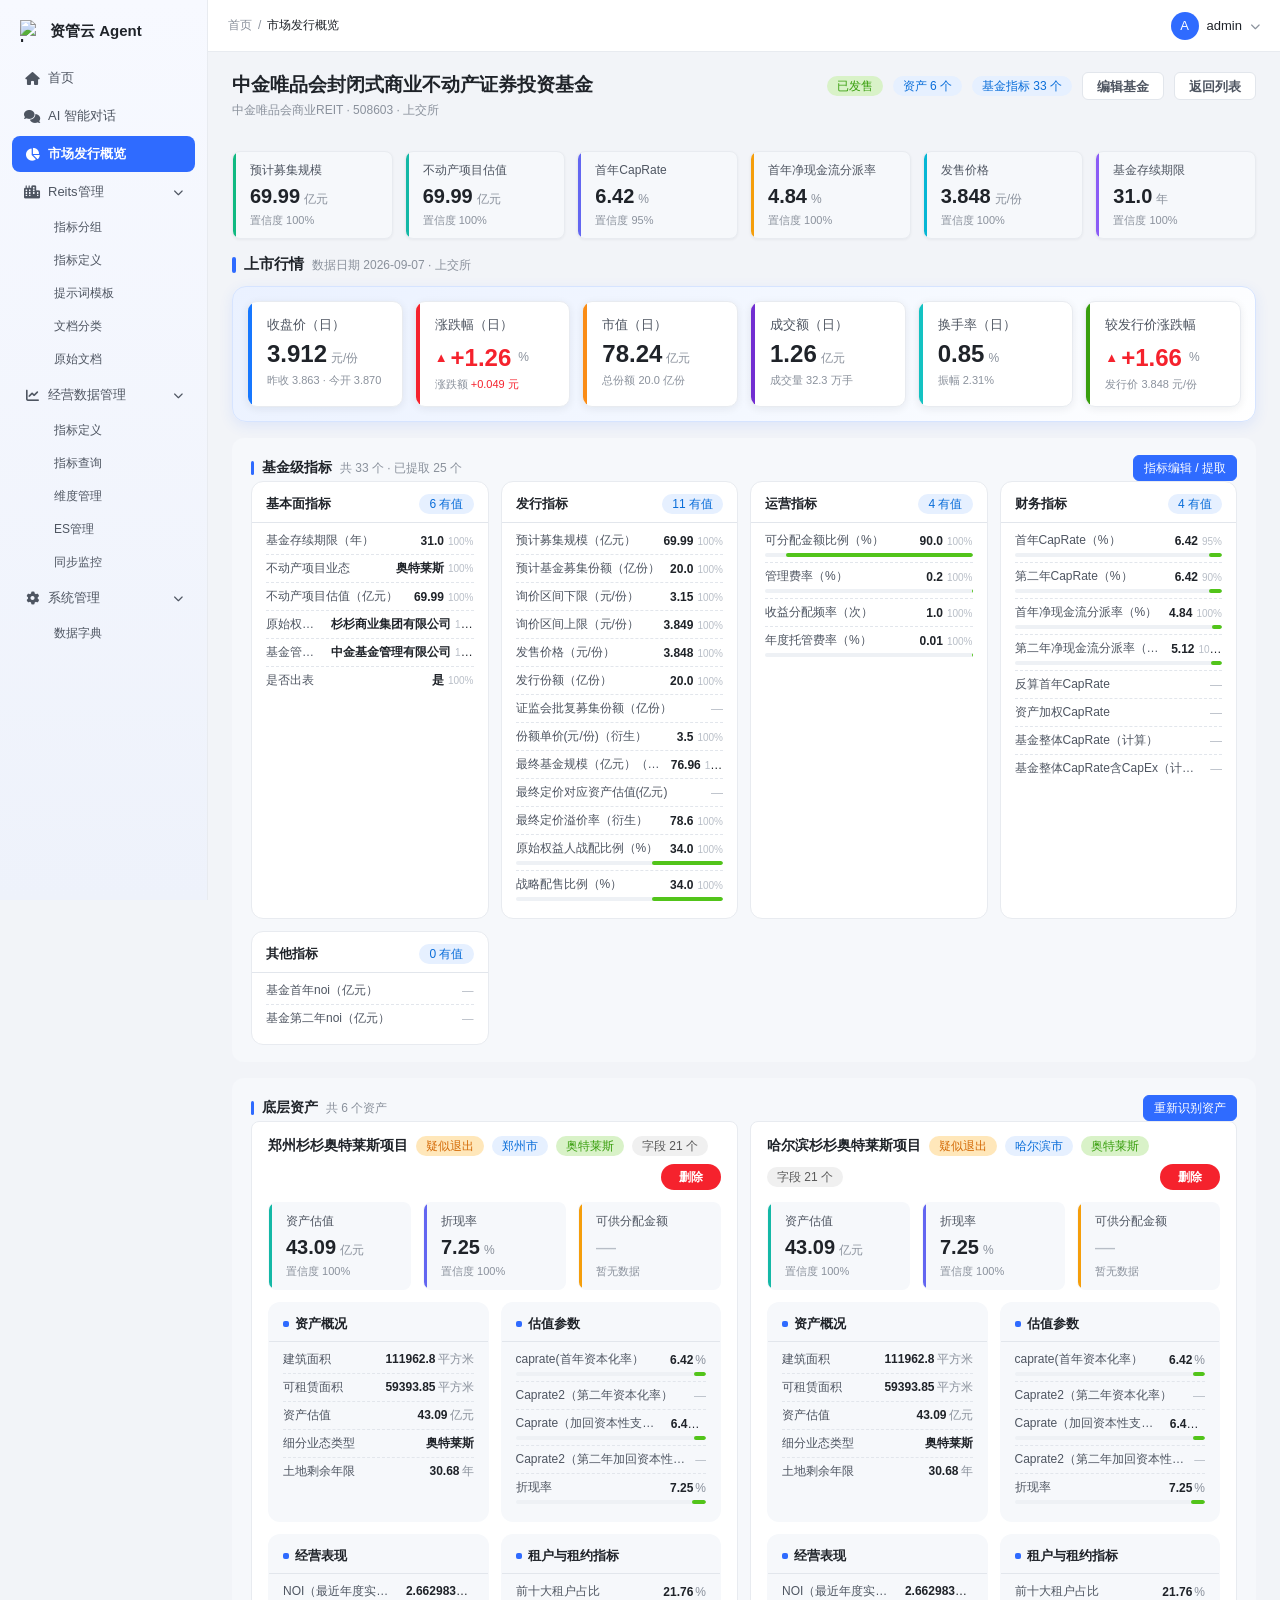
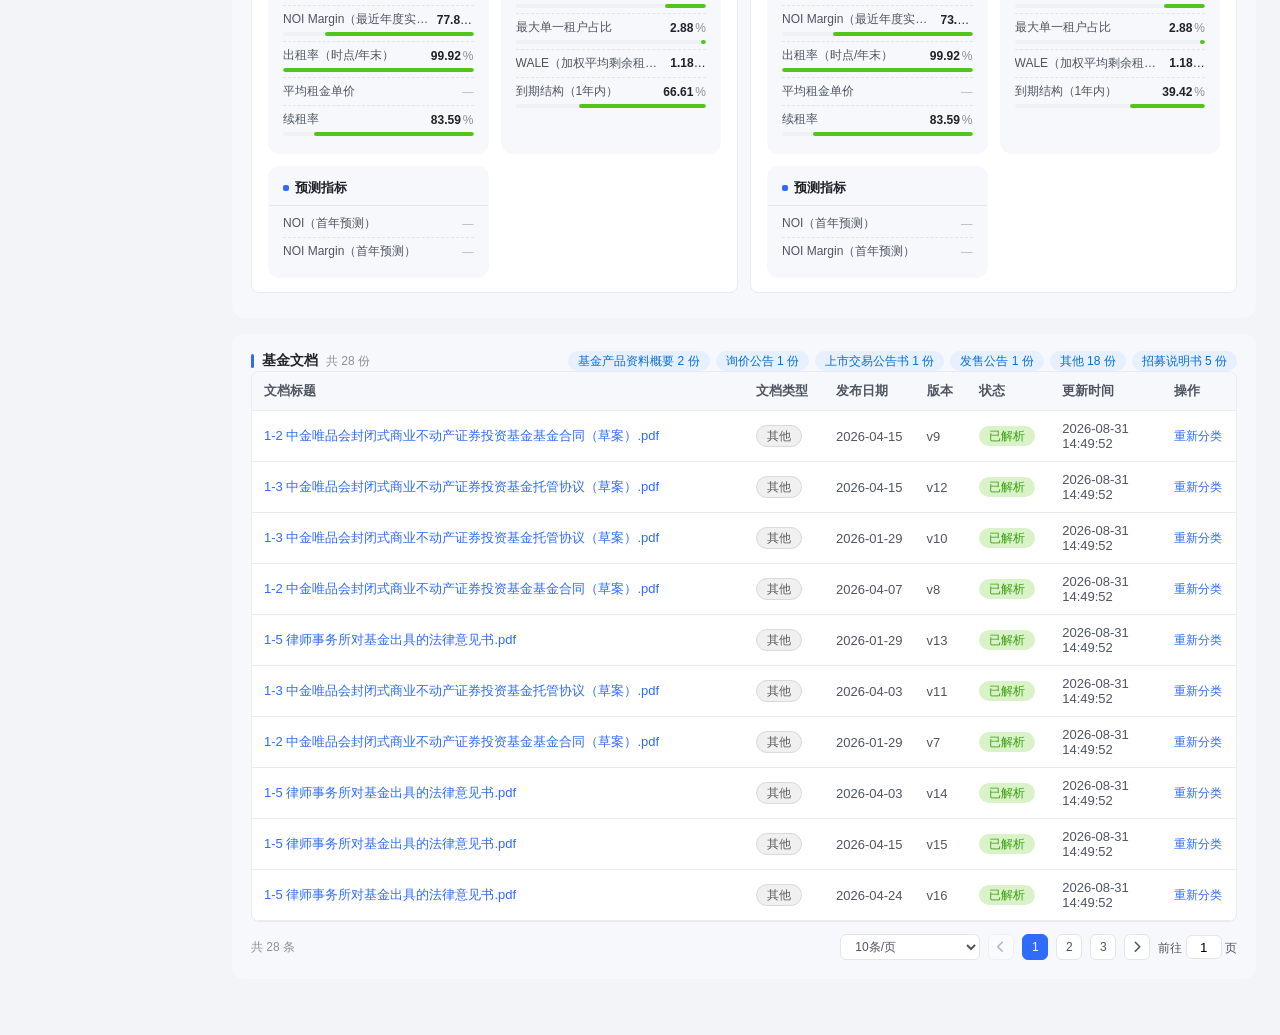
==== commit b05c9138: "asset delete button + confirm modal + horizontal scroll" ====
--- a/fund-detail-quote.html
+++ b/fund-detail-quote.html
@@ -129,8 +129,45 @@
 .fd-asset-metrics .fd-metric-card { background: #f6f8fb; border-color: transparent; box-shadow: none; }
 .fd-asset-metrics .fd-metric-card .mc-value.mc-empty { color: var(--admin-text-disabled); font-weight: 400; }
 
+/* ── 底层资产卡片（横向滑动显示） ── */
+.fd-asset-grid {
+    display: flex; flex-wrap: nowrap; gap: 12px;
+    overflow-x: auto; padding-bottom: 8px;
+    scroll-snap-type: x proximity;
+}
+.fd-asset-grid::-webkit-scrollbar { height: 8px; }
+.fd-asset-grid::-webkit-scrollbar-thumb { background: #d4dae3; border-radius: 4px; }
+.fd-asset-grid::-webkit-scrollbar-track { background: transparent; }
+
+/* ── 资产卡头部删除按钮（疑似退出资产可删除） ── */
+.fd-asset-del {
+    margin-left: auto; flex: 0 0 auto;
+    border: none; background: #f5222d; color: #fff;
+    font-size: 12px; font-weight: 600; line-height: 1.5;
+    padding: 4px 18px; border-radius: 999px; cursor: pointer;
+    transition: background 0.2s;
+}
+.fd-asset-del:hover { background: #cf1322; }
+
+/* ── 删除确认弹窗 ── */
+.fd-modal-mask {
+    position: fixed; inset: 0; z-index: 1000;
+    background: rgba(15, 23, 42, 0.45);
+    display: none; align-items: center; justify-content: center;
+}
+.fd-modal-mask.show { display: flex; }
+.fd-modal {
+    background: #fff; border-radius: 12px; width: 400px; max-width: calc(100vw - 48px);
+    padding: 20px 24px; box-shadow: 0 12px 40px rgba(15, 23, 42, 0.18);
+}
+.fd-modal-title { font-size: 15px; font-weight: 700; color: var(--admin-text-primary); margin-bottom: 8px; }
+.fd-modal-body { font-size: var(--admin-font-base); color: var(--admin-text-regular); margin-bottom: 20px; line-height: 1.6; }
+.fd-modal-body .del-name { font-weight: 600; color: var(--admin-text-primary); }
+.fd-modal-foot { display: flex; justify-content: flex-end; gap: 10px; }
+.btn-danger { background: #f5222d; border-color: #f5222d; color: #fff; }
+.btn-danger:hover { background: #cf1322; border-color: #cf1322; color: #fff; }
+
 /* ── 底层资产卡片（flex 同行等高） ── */
-.fd-asset-grid { display: flex; flex-wrap: wrap; gap: 12px; }
 .fd-asset-card {
     box-sizing: border-box;
     background: var(--admin-bg-blank);
@@ -140,7 +177,7 @@
     min-width: 0;
 }
 .fd-asset-card.full { flex: 0 0 100%; }
-.fd-asset-card.half { flex: 0 0 calc(50% - 6px); }
+.fd-asset-card.half { flex: 0 0 calc(50% - 6px); min-width: 480px; scroll-snap-align: start; }
 .fd-asset-head { display: flex; align-items: center; gap: 8px; flex-wrap: wrap; margin-bottom: 12px; }
 .fd-asset-head .a-name { font-size: var(--admin-font-md); font-weight: 600; color: var(--admin-text-primary); }
 /* 资产头部胶囊：加粗深色字 + 同色浅底 */
@@ -250,7 +287,7 @@
             <span class="fd-sec-title">底层资产<span class="fd-sec-meta" id="assetMeta">共 6 个资产</span></span>
             <button class="btn btn-primary btn-sm" onclick="discoverAssets()">重新识别资产</button>
         </div>
-        <div class="fd-asset-grid" id="assetCards"><div class="fd-asset-card half"><div class="fd-asset-head"><span class="a-name">郑州杉杉奥特莱斯项目</span><span class="tag tag-orange">疑似退出</span><span class="a-tag a-tag-blue">郑州市</span><span class="a-tag a-tag-green">奥特莱斯</span><span class="a-tag a-tag-gray">字段 21 个</span></div><div class="fd-asset-metrics"><div class="fd-metric-card" style="--mc:#14b8a6"><div class="mc-label" title="资产估值">资产估值</div><div class="mc-value">43.09<span class="mc-unit">亿元</span></div><div class="mc-confidence">置信度 100%</div></div><div class="fd-metric-card" style="--mc:#6366f1"><div class="mc-label" title="折现率">折现率</div><div class="mc-value">7.25<span class="mc-unit">%</span></div><div class="mc-confidence">置信度 100%</div></div><div class="fd-metric-card" style="--mc:#f59e0b"><div class="mc-label" title="可供分配金额">可供分配金额</div><div class="mc-value mc-empty">—</div><div class="mc-confidence">暂无数据</div></div></div><div class="fd-asset-groups"><div class="fd-group"><div class="fd-group-head"><span><i class="g-dot"></i>资产概况</span></div><div class="fd-ind-row"><div class="fd-ind-line"><span class="il-label" title="建筑面积">建筑面积</span><span class="il-val-wrap" title="111962.8平方米"><span class="il-value">111962.8</span><span class="il-unit">平方米</span></span></div></div><div class="fd-ind-row"><div class="fd-ind-line"><span class="il-label" title="可租赁面积">可租赁面积</span><span class="il-val-wrap" title="59393.85平方米"><span class="il-value">59393.85</span><span class="il-unit">平方米</span></span></div></div><div class="fd-ind-row"><div class="fd-ind-line"><span class="il-label" title="资产估值">资产估值</span><span class="il-val-wrap" title="43.09亿元"><span class="il-value">43.09</span><span class="il-unit">亿元</span></span></div></div><div class="fd-ind-row"><div class="fd-ind-line"><span class="il-label" title="细分业态类型">细分业态类型</span><span class="il-val-wrap" title="奥特莱斯"><span class="il-value">奥特莱斯</span></span></div></div><div class="fd-ind-row"><div class="fd-ind-line"><span class="il-label" title="土地剩余年限">土地剩余年限</span><span class="il-val-wrap" title="30.68年"><span class="il-value">30.68</span><span class="il-unit">年</span></span></div></div></div><div class="fd-group"><div class="fd-group-head"><span><i class="g-dot"></i>估值参数</span></div><div class="fd-ind-row"><div class="fd-ind-line"><span class="il-label" title="caprate(首年资本化率）">caprate(首年资本化率）</span><span class="il-val-wrap" title="6.42%"><span class="il-value">6.42</span><span class="il-unit">%</span></span></div><div class="fd-bar"><i style="width:6.42%"></i></div></div><div class="fd-ind-row"><div class="fd-ind-line"><span class="il-label" title="Caprate2（第二年资本化率）">Caprate2（第二年资本化率）</span><span class="il-val-wrap"><span class="il-value" style="color:var(--admin-text-disabled);font-weight:400">—</span></span></div></div><div class="fd-ind-row"><div class="fd-ind-line"><span class="il-label" title="Caprate（加回资本性支出）">Caprate（加回资本性支出）</span><span class="il-val-wrap" title="6.42%"><span class="il-value">6.42</span><span class="il-unit">%</span></span></div><div class="fd-bar"><i style="width:6.42%"></i></div></div><div class="fd-ind-row"><div class="fd-ind-line"><span class="il-label" title="Caprate2（第二年加回资本性支出）">Caprate2（第二年加回资本性支出）</span><span class="il-val-wrap"><span class="il-value" style="color:var(--admin-text-disabled);font-weight:400">—</span></span></div></div><div class="fd-ind-row"><div class="fd-ind-line"><span class="il-label" title="折现率">折现率</span><span class="il-val-wrap" title="7.25%"><span class="il-value">7.25</span><span class="il-unit">%</span></span></div><div class="fd-bar"><i style="width:7.25%"></i></div></div></div><div class="fd-group"><div class="fd-group-head"><span><i class="g-dot"></i>经营表现</span></div><div class="fd-ind-row"><div class="fd-ind-line"><span class="il-label" title="NOI（最近年度实际值）">NOI（最近年度实际值）</span><span class="il-val-wrap" title="2.662983亿元"><span class="il-value">2.662983</span><span class="il-unit">亿元</span></span></div></div><div class="fd-ind-row"><div class="fd-ind-line"><span class="il-label" title="NOI Margin（最近年度实际值）">NOI Margin（最近年度实际值）</span><span class="il-val-wrap" title="77.89%"><span class="il-value">77.89</span><span class="il-unit">%</span></span></div><div class="fd-bar"><i style="width:77.89%"></i></div></div><div class="fd-ind-row"><div class="fd-ind-line"><span class="il-label" title="出租率（时点/年末）">出租率（时点/年末）</span><span class="il-val-wrap" title="99.92%"><span class="il-value">99.92</span><span class="il-unit">%</span></span></div><div class="fd-bar"><i style="width:99.92%"></i></div></div><div class="fd-ind-row"><div class="fd-ind-line"><span class="il-label" title="平均租金单价">平均租金单价</span><span class="il-val-wrap"><span class="il-value" style="color:var(--admin-text-disabled);font-weight:400">—</span></span></div></div><div class="fd-ind-row"><div class="fd-ind-line"><span class="il-label" title="续租率">续租率</span><span class="il-val-wrap" title="83.59%"><span class="il-value">83.59</span><span class="il-unit">%</span></span></div><div class="fd-bar"><i style="width:83.59%"></i></div></div></div><div class="fd-group"><div class="fd-group-head"><span><i class="g-dot"></i>租户与租约指标</span></div><div class="fd-ind-row"><div class="fd-ind-line"><span class="il-label" title="前十大租户占比">前十大租户占比</span><span class="il-val-wrap" title="21.76%"><span class="il-value">21.76</span><span class="il-unit">%</span></span></div><div class="fd-bar"><i style="width:21.76%"></i></div></div><div class="fd-ind-row"><div class="fd-ind-line"><span class="il-label" title="最大单一租户占比">最大单一租户占比</span><span class="il-val-wrap" title="2.88%"><span class="il-value">2.88</span><span class="il-unit">%</span></span></div><div class="fd-bar"><i style="width:2.88%"></i></div></div><div class="fd-ind-row"><div class="fd-ind-line"><span class="il-label" title="WALE（加权平均剩余租期）">WALE（加权平均剩余租期）</span><span class="il-val-wrap" title="1.18年"><span class="il-value">1.18</span><span class="il-unit">年</span></span></div></div><div class="fd-ind-row"><div class="fd-ind-line"><span class="il-label" title="到期结构（1年内）">到期结构（1年内）</span><span class="il-val-wrap" title="66.61%"><span class="il-value">66.61</span><span class="il-unit">%</span></span></div><div class="fd-bar"><i style="width:66.61%"></i></div></div></div><div class="fd-group"><div class="fd-group-head"><span><i class="g-dot"></i>预测指标</span></div><div class="fd-ind-row"><div class="fd-ind-line"><span class="il-label" title="NOI（首年预测）">NOI（首年预测）</span><span class="il-val-wrap"><span class="il-value" style="color:var(--admin-text-disabled);font-weight:400">—</span></span></div></div><div class="fd-ind-row"><div class="fd-ind-line"><span class="il-label" title="NOI Margin（首年预测）">NOI Margin（首年预测）</span><span class="il-val-wrap"><span class="il-value" style="color:var(--admin-text-disabled);font-weight:400">—</span></span></div></div></div></div></div><div class="fd-asset-card half"><div class="fd-asset-head"><span class="a-name">哈尔滨杉杉奥特莱斯项目</span><span class="tag tag-orange">疑似退出</span><span class="a-tag a-tag-blue">哈尔滨市</span><span class="a-tag a-tag-green">奥特莱斯</span><span class="a-tag a-tag-gray">字段 21 个</span></div><div class="fd-asset-metrics"><div class="fd-metric-card" style="--mc:#14b8a6"><div class="mc-label" title="资产估值">资产估值</div><div class="mc-value">43.09<span class="mc-unit">亿元</span></div><div class="mc-confidence">置信度 100%</div></div><div class="fd-metric-card" style="--mc:#6366f1"><div class="mc-label" title="折现率">折现率</div><div class="mc-value">7.25<span class="mc-unit">%</span></div><div class="mc-confidence">置信度 100%</div></div><div class="fd-metric-card" style="--mc:#f59e0b"><div class="mc-label" title="可供分配金额">可供分配金额</div><div class="mc-value mc-empty">—</div><div class="mc-confidence">暂无数据</div></div></div><div class="fd-asset-groups"><div class="fd-group"><div class="fd-group-head"><span><i class="g-dot"></i>资产概况</span></div><div class="fd-ind-row"><div class="fd-ind-line"><span class="il-label" title="建筑面积">建筑面积</span><span class="il-val-wrap" title="111962.8平方米"><span class="il-value">111962.8</span><span class="il-unit">平方米</span></span></div></div><div class="fd-ind-row"><div class="fd-ind-line"><span class="il-label" title="可租赁面积">可租赁面积</span><span class="il-val-wrap" title="59393.85平方米"><span class="il-value">59393.85</span><span class="il-unit">平方米</span></span></div></div><div class="fd-ind-row"><div class="fd-ind-line"><span class="il-label" title="资产估值">资产估值</span><span class="il-val-wrap" title="43.09亿元"><span class="il-value">43.09</span><span class="il-unit">亿元</span></span></div></div><div class="fd-ind-row"><div class="fd-ind-line"><span class="il-label" title="细分业态类型">细分业态类型</span><span class="il-val-wrap" title="奥特莱斯"><span class="il-value">奥特莱斯</span></span></div></div><div class="fd-ind-row"><div class="fd-ind-line"><span class="il-label" title="土地剩余年限">土地剩余年限</span><span class="il-val-wrap" title="30.68年"><span class="il-value">30.68</span><span class="il-unit">年</span></span></div></div></div><div class="fd-group"><div class="fd-group-head"><span><i class="g-dot"></i>估值参数</span></div><div class="fd-ind-row"><div class="fd-ind-line"><span class="il-label" title="caprate(首年资本化率）">caprate(首年资本化率）</span><span class="il-val-wrap" title="6.42%"><span class="il-value">6.42</span><span class="il-unit">%</span></span></div><div class="fd-bar"><i style="width:6.42%"></i></div></div><div class="fd-ind-row"><div class="fd-ind-line"><span class="il-label" title="Caprate2（第二年资本化率）">Caprate2（第二年资本化率）</span><span class="il-val-wrap"><span class="il-value" style="color:var(--admin-text-disabled);font-weight:400">—</span></span></div></div><div class="fd-ind-row"><div class="fd-ind-line"><span class="il-label" title="Caprate（加回资本性支出）">Caprate（加回资本性支出）</span><span class="il-val-wrap" title="6.42%"><span class="il-value">6.42</span><span class="il-unit">%</span></span></div><div class="fd-bar"><i style="width:6.42%"></i></div></div><div class="fd-ind-row"><div class="fd-ind-line"><span class="il-label" title="Caprate2（第二年加回资本性支出）">Caprate2（第二年加回资本性支出）</span><span class="il-val-wrap"><span class="il-value" style="color:var(--admin-text-disabled);font-weight:400">—</span></span></div></div><div class="fd-ind-row"><div class="fd-ind-line"><span class="il-label" title="折现率">折现率</span><span class="il-val-wrap" title="7.25%"><span class="il-value">7.25</span><span class="il-unit">%</span></span></div><div class="fd-bar"><i style="width:7.25%"></i></div></div></div><div class="fd-group"><div class="fd-group-head"><span><i class="g-dot"></i>经营表现</span></div><div class="fd-ind-row"><div class="fd-ind-line"><span class="il-label" title="NOI（最近年度实际值）">NOI（最近年度实际值）</span><span class="il-val-wrap" title="2.662983亿元"><span class="il-value">2.662983</span><span class="il-unit">亿元</span></span></div></div><div class="fd-ind-row"><div class="fd-ind-line"><span class="il-label" title="NOI Margin（最近年度实际值）">NOI Margin（最近年度实际值）</span><span class="il-val-wrap" title="73.4%"><span class="il-value">73.4</span><span class="il-unit">%</span></span></div><div class="fd-bar"><i style="width:73.4%"></i></div></div><div class="fd-ind-row"><div class="fd-ind-line"><span class="il-label" title="出租率（时点/年末）">出租率（时点/年末）</span><span class="il-val-wrap" title="99.92%"><span class="il-value">99.92</span><span class="il-unit">%</span></span></div><div class="fd-bar"><i style="width:99.92%"></i></div></div><div class="fd-ind-row"><div class="fd-ind-line"><span class="il-label" title="平均租金单价">平均租金单价</span><span class="il-val-wrap"><span class="il-value" style="color:var(--admin-text-disabled);font-weight:400">—</span></span></div></div><div class="fd-ind-row"><div class="fd-ind-line"><span class="il-label" title="续租率">续租率</span><span class="il-val-wrap" title="83.59%"><span class="il-value">83.59</span><span class="il-unit">%</span></span></div><div class="fd-bar"><i style="width:83.59%"></i></div></div></div><div class="fd-group"><div class="fd-group-head"><span><i class="g-dot"></i>租户与租约指标</span></div><div class="fd-ind-row"><div class="fd-ind-line"><span class="il-label" title="前十大租户占比">前十大租户占比</span><span class="il-val-wrap" title="21.76%"><span class="il-value">21.76</span><span class="il-unit">%</span></span></div><div class="fd-bar"><i style="width:21.76%"></i></div></div><div class="fd-ind-row"><div class="fd-ind-line"><span class="il-label" title="最大单一租户占比">最大单一租户占比</span><span class="il-val-wrap" title="2.88%"><span class="il-value">2.88</span><span class="il-unit">%</span></span></div><div class="fd-bar"><i style="width:2.88%"></i></div></div><div class="fd-ind-row"><div class="fd-ind-line"><span class="il-label" title="WALE（加权平均剩余租期）">WALE（加权平均剩余租期）</span><span class="il-val-wrap" title="1.18年"><span class="il-value">1.18</span><span class="il-unit">年</span></span></div></div><div class="fd-ind-row"><div class="fd-ind-line"><span class="il-label" title="到期结构（1年内）">到期结构（1年内）</span><span class="il-val-wrap" title="39.42%"><span class="il-value">39.42</span><span class="il-unit">%</span></span></div><div class="fd-bar"><i style="width:39.42%"></i></div></div></div><div class="fd-group"><div class="fd-group-head"><span><i class="g-dot"></i>预测指标</span></div><div class="fd-ind-row"><div class="fd-ind-line"><span class="il-label" title="NOI（首年预测）">NOI（首年预测）</span><span class="il-val-wrap"><span class="il-value" style="color:var(--admin-text-disabled);font-weight:400">—</span></span></div></div><div class="fd-ind-row"><div class="fd-ind-line"><span class="il-label" title="NOI Margin（首年预测）">NOI Margin（首年预测）</span><span class="il-val-wrap"><span class="il-value" style="color:var(--admin-text-disabled);font-weight:400">—</span></span></div></div></div></div></div><div class="fd-asset-card half"><div class="fd-asset-head"><span class="a-name">郑州项目</span><span class="tag tag-orange">疑似退出</span><span class="a-tag a-tag-blue">郑州</span><span class="a-tag a-tag-green">商业</span><span class="a-tag a-tag-gray">字段 21 个</span></div><div class="fd-asset-metrics"><div class="fd-metric-card" style="--mc:#14b8a6"><div class="mc-label" title="资产估值">资产估值</div><div class="mc-value mc-empty">—</div><div class="mc-confidence">暂无数据</div></div><div class="fd-metric-card" style="--mc:#6366f1"><div class="mc-label" title="折现率">折现率</div><div class="mc-value mc-empty">—</div><div class="mc-confidence">暂无数据</div></div><div class="fd-metric-card" style="--mc:#f59e0b"><div class="mc-label" title="可供分配金额">可供分配金额</div><div class="mc-value mc-empty">—</div><div class="mc-confidence">暂无数据</div></div></div><div class="fd-asset-groups"><div class="fd-group"><div class="fd-group-head"><span><i class="g-dot"></i>资产概况</span></div><div class="fd-ind-row"><div class="fd-ind-line"><span class="il-label" title="建筑面积">建筑面积</span><span class="il-val-wrap"><span class="il-value" style="color:var(--admin-text-disabled);font-weight:400">—</span></span></div></div><div class="fd-ind-row"><div class="fd-ind-line"><span class="il-label" title="可租赁面积">可租赁面积</span><span class="il-val-wrap"><span class="il-value" style="color:var(--admin-text-disabled);font-weight:400">—</span></span></div></div><div class="fd-ind-row"><div class="fd-ind-line"><span class="il-label" title="资产估值">资产估值</span><span class="il-val-wrap"><span class="il-value" style="color:var(--admin-text-disabled);font-weight:400">—</span></span></div></div><div class="fd-ind-row"><div class="fd-ind-line"><span class="il-label" title="细分业态类型">细分业态类型</span><span class="il-val-wrap"><span class="il-value" style="color:var(--admin-text-disabled);font-weight:400">—</span></span></div></div><div class="fd-ind-row"><div class="fd-ind-line"><span class="il-label" title="土地剩余年限">土地剩余年限</span><span class="il-val-wrap"><span class="il-value" style="color:var(--admin-text-disabled);font-weight:400">—</span></span></div></div></div><div class="fd-group"><div class="fd-group-head"><span><i class="g-dot"></i>估值参数</span></div><div class="fd-ind-row"><div class="fd-ind-line"><span class="il-label" title="caprate(首年资本化率）">caprate(首年资本化率）</span><span class="il-val-wrap"><span class="il-value" style="color:var(--admin-text-disabled);font-weight:400">—</span></span></div></div><div class="fd-ind-row"><div class="fd-ind-line"><span class="il-label" title="Caprate2（第二年资本化率）">Caprate2（第二年资本化率）</span><span class="il-val-wrap"><span class="il-value" style="color:var(--admin-text-disabled);font-weight:400">—</span></span></div></div><div class="fd-ind-row"><div class="fd-ind-line"><span class="il-label" title="Caprate（加回资本性支出）">Caprate（加回资本性支出）</span><span class="il-val-wrap"><span class="il-value" style="color:var(--admin-text-disabled);font-weight:400">—</span></span></div></div><div class="fd-ind-row"><div class="fd-ind-line"><span class="il-label" title="Caprate2（第二年加回资本性支出）">Caprate2（第二年加回资本性支出）</span><span class="il-val-wrap"><span class="il-value" style="color:var(--admin-text-disabled);font-weight:400">—</span></span></div></div><div class="fd-ind-row"><div class="fd-ind-line"><span class="il-label" title="折现率">折现率</span><span class="il-val-wrap"><span class="il-value" style="color:var(--admin-text-disabled);font-weight:400">—</span></span></div></div></div><div class="fd-group"><div class="fd-group-head"><span><i class="g-dot"></i>经营表现</span></div><div class="fd-ind-row"><div class="fd-ind-line"><span class="il-label" title="NOI（最近年度实际值）">NOI（最近年度实际值）</span><span class="il-val-wrap"><span class="il-value" style="color:var(--admin-text-disabled);font-weight:400">—</span></span></div></div><div class="fd-ind-row"><div class="fd-ind-line"><span class="il-label" title="NOI Margin（最近年度实际值）">NOI Margin（最近年度实际值）</span><span class="il-val-wrap"><span class="il-value" style="color:var(--admin-text-disabled);font-weight:400">—</span></span></div></div><div class="fd-ind-row"><div class="fd-ind-line"><span class="il-label" title="出租率（时点/年末）">出租率（时点/年末）</span><span class="il-val-wrap"><span class="il-value" style="color:var(--admin-text-disabled);font-weight:400">—</span></span></div></div><div class="fd-ind-row"><div class="fd-ind-line"><span class="il-label" title="平均租金单价">平均租金单价</span><span class="il-val-wrap"><span class="il-value" style="color:var(--admin-text-disabled);font-weight:400">—</span></span></div></div><div class="fd-ind-row"><div class="fd-ind-line"><span class="il-label" title="续租率">续租率</span><span class="il-val-wrap"><span class="il-value" style="color:var(--admin-text-disabled);font-weight:400">—</span></span></div></div></div><div class="fd-group"><div class="fd-group-head"><span><i class="g-dot"></i>租户与租约指标</span></div><div class="fd-ind-row"><div class="fd-ind-line"><span class="il-label" title="前十大租户占比">前十大租户占比</span><span class="il-val-wrap"><span class="il-value" style="color:var(--admin-text-disabled);font-weight:400">—</span></span></div></div><div class="fd-ind-row"><div class="fd-ind-line"><span class="il-label" title="最大单一租户占比">最大单一租户占比</span><span class="il-val-wrap"><span class="il-value" style="color:var(--admin-text-disabled);font-weight:400">—</span></span></div></div><div class="fd-ind-row"><div class="fd-ind-line"><span class="il-label" title="WALE（加权平均剩余租期）">WALE（加权平均剩余租期）</span><span class="il-val-wrap"><span class="il-value" style="color:var(--admin-text-disabled);font-weight:400">—</span></span></div></div><div class="fd-ind-row"><div class="fd-ind-line"><span class="il-label" title="到期结构（1年内）">到期结构（1年内）</span><span class="il-val-wrap"><span class="il-value" style="color:var(--admin-text-disabled);font-weight:400">—</span></span></div></div></div><div class="fd-group"><div class="fd-group-head"><span><i class="g-dot"></i>预测指标</span></div><div class="fd-ind-row"><div class="fd-ind-line"><span class="il-label" title="NOI（首年预测）">NOI（首年预测）</span><span class="il-val-wrap"><span class="il-value" style="color:var(--admin-text-disabled);font-weight:400">—</span></span></div></div><div class="fd-ind-row"><div class="fd-ind-line"><span class="il-label" title="NOI Margin（首年预测）">NOI Margin（首年预测）</span><span class="il-val-wrap"><span class="il-value" style="color:var(--admin-text-disabled);font-weight:400">—</span></span></div></div></div></div></div><div class="fd-asset-card half"><div class="fd-asset-head"><span class="a-name">哈尔滨项目</span><span class="tag tag-orange">疑似退出</span><span class="a-tag a-tag-blue">哈尔滨</span><span class="a-tag a-tag-green">商业</span><span class="a-tag a-tag-gray">字段 21 个</span></div><div class="fd-asset-metrics"><div class="fd-metric-card" style="--mc:#14b8a6"><div class="mc-label" title="资产估值">资产估值</div><div class="mc-value mc-empty">—</div><div class="mc-confidence">暂无数据</div></div><div class="fd-metric-card" style="--mc:#6366f1"><div class="mc-label" title="折现率">折现率</div><div class="mc-value mc-empty">—</div><div class="mc-confidence">暂无数据</div></div><div class="fd-metric-card" style="--mc:#f59e0b"><div class="mc-label" title="可供分配金额">可供分配金额</div><div class="mc-value mc-empty">—</div><div class="mc-confidence">暂无数据</div></div></div><div class="fd-asset-groups"><div class="fd-group"><div class="fd-group-head"><span><i class="g-dot"></i>资产概况</span></div><div class="fd-ind-row"><div class="fd-ind-line"><span class="il-label" title="建筑面积">建筑面积</span><span class="il-val-wrap"><span class="il-value" style="color:var(--admin-text-disabled);font-weight:400">—</span></span></div></div><div class="fd-ind-row"><div class="fd-ind-line"><span class="il-label" title="可租赁面积">可租赁面积</span><span class="il-val-wrap"><span class="il-value" style="color:var(--admin-text-disabled);font-weight:400">—</span></span></div></div><div class="fd-ind-row"><div class="fd-ind-line"><span class="il-label" title="资产估值">资产估值</span><span class="il-val-wrap"><span class="il-value" style="color:var(--admin-text-disabled);font-weight:400">—</span></span></div></div><div class="fd-ind-row"><div class="fd-ind-line"><span class="il-label" title="细分业态类型">细分业态类型</span><span class="il-val-wrap"><span class="il-value" style="color:var(--admin-text-disabled);font-weight:400">—</span></span></div></div><div class="fd-ind-row"><div class="fd-ind-line"><span class="il-label" title="土地剩余年限">土地剩余年限</span><span class="il-val-wrap"><span class="il-value" style="color:var(--admin-text-disabled);font-weight:400">—</span></span></div></div></div><div class="fd-group"><div class="fd-group-head"><span><i class="g-dot"></i>估值参数</span></div><div class="fd-ind-row"><div class="fd-ind-line"><span class="il-label" title="caprate(首年资本化率）">caprate(首年资本化率）</span><span class="il-val-wrap"><span class="il-value" style="color:var(--admin-text-disabled);font-weight:400">—</span></span></div></div><div class="fd-ind-row"><div class="fd-ind-line"><span class="il-label" title="Caprate2（第二年资本化率）">Caprate2（第二年资本化率）</span><span class="il-val-wrap"><span class="il-value" style="color:var(--admin-text-disabled);font-weight:400">—</span></span></div></div><div class="fd-ind-row"><div class="fd-ind-line"><span class="il-label" title="Caprate（加回资本性支出）">Caprate（加回资本性支出）</span><span class="il-val-wrap"><span class="il-value" style="color:var(--admin-text-disabled);font-weight:400">—</span></span></div></div><div class="fd-ind-row"><div class="fd-ind-line"><span class="il-label" title="Caprate2（第二年加回资本性支出）">Caprate2（第二年加回资本性支出）</span><span class="il-val-wrap"><span class="il-value" style="color:var(--admin-text-disabled);font-weight:400">—</span></span></div></div><div class="fd-ind-row"><div class="fd-ind-line"><span class="il-label" title="折现率">折现率</span><span class="il-val-wrap"><span class="il-value" style="color:var(--admin-text-disabled);font-weight:400">—</span></span></div></div></div><div class="fd-group"><div class="fd-group-head"><span><i class="g-dot"></i>经营表现</span></div><div class="fd-ind-row"><div class="fd-ind-line"><span class="il-label" title="NOI（最近年度实际值）">NOI（最近年度实际值）</span><span class="il-val-wrap"><span class="il-value" style="color:var(--admin-text-disabled);font-weight:400">—</span></span></div></div><div class="fd-ind-row"><div class="fd-ind-line"><span class="il-label" title="NOI Margin（最近年度实际值）">NOI Margin（最近年度实际值）</span><span class="il-val-wrap"><span class="il-value" style="color:var(--admin-text-disabled);font-weight:400">—</span></span></div></div><div class="fd-ind-row"><div class="fd-ind-line"><span class="il-label" title="出租率（时点/年末）">出租率（时点/年末）</span><span class="il-val-wrap"><span class="il-value" style="color:var(--admin-text-disabled);font-weight:400">—</span></span></div></div><div class="fd-ind-row"><div class="fd-ind-line"><span class="il-label" title="平均租金单价">平均租金单价</span><span class="il-val-wrap"><span class="il-value" style="color:var(--admin-text-disabled);font-weight:400">—</span></span></div></div><div class="fd-ind-row"><div class="fd-ind-line"><span class="il-label" title="续租率">续租率</span><span class="il-val-wrap"><span class="il-value" style="color:var(--admin-text-disabled);font-weight:400">—</span></span></div></div></div><div class="fd-group"><div class="fd-group-head"><span><i class="g-dot"></i>租户与租约指标</span></div><div class="fd-ind-row"><div class="fd-ind-line"><span class="il-label" title="前十大租户占比">前十大租户占比</span><span class="il-val-wrap"><span class="il-value" style="color:var(--admin-text-disabled);font-weight:400">—</span></span></div></div><div class="fd-ind-row"><div class="fd-ind-line"><span class="il-label" title="最大单一租户占比">最大单一租户占比</span><span class="il-val-wrap"><span class="il-value" style="color:var(--admin-text-disabled);font-weight:400">—</span></span></div></div><div class="fd-ind-row"><div class="fd-ind-line"><span class="il-label" title="WALE（加权平均剩余租期）">WALE（加权平均剩余租期）</span><span class="il-val-wrap"><span class="il-value" style="color:var(--admin-text-disabled);font-weight:400">—</span></span></div></div><div class="fd-ind-row"><div class="fd-ind-line"><span class="il-label" title="到期结构（1年内）">到期结构（1年内）</span><span class="il-val-wrap"><span class="il-value" style="color:var(--admin-text-disabled);font-weight:400">—</span></span></div></div></div><div class="fd-group"><div class="fd-group-head"><span><i class="g-dot"></i>预测指标</span></div><div class="fd-ind-row"><div class="fd-ind-line"><span class="il-label" title="NOI（首年预测）">NOI（首年预测）</span><span class="il-val-wrap"><span class="il-value" style="color:var(--admin-text-disabled);font-weight:400">—</span></span></div></div><div class="fd-ind-row"><div class="fd-ind-line"><span class="il-label" title="NOI Margin（首年预测）">NOI Margin（首年预测）</span><span class="il-val-wrap"><span class="il-value" style="color:var(--admin-text-disabled);font-weight:400">—</span></span></div></div></div></div></div><div class="fd-asset-card half"><div class="fd-asset-head"><span class="a-name">郑州杉杉奥特莱斯</span><span class="tag tag-orange">疑似退出</span><span class="a-tag a-tag-blue">郑州</span><span class="a-tag a-tag-green">商业</span><span class="a-tag a-tag-gray">字段 21 个</span></div><div class="fd-asset-metrics"><div class="fd-metric-card" style="--mc:#14b8a6"><div class="mc-label" title="资产估值">资产估值</div><div class="mc-value mc-empty">—</div><div class="mc-confidence">暂无数据</div></div><div class="fd-metric-card" style="--mc:#6366f1"><div class="mc-label" title="折现率">折现率</div><div class="mc-value mc-empty">—</div><div class="mc-confidence">暂无数据</div></div><div class="fd-metric-card" style="--mc:#f59e0b"><div class="mc-label" title="可供分配金额">可供分配金额</div><div class="mc-value mc-empty">—</div><div class="mc-confidence">暂无数据</div></div></div><div class="fd-asset-groups"><div class="fd-group"><div class="fd-group-head"><span><i class="g-dot"></i>资产概况</span></div><div class="fd-ind-row"><div class="fd-ind-line"><span class="il-label" title="建筑面积">建筑面积</span><span class="il-val-wrap"><span class="il-value" style="color:var(--admin-text-disabled);font-weight:400">—</span></span></div></div><div class="fd-ind-row"><div class="fd-ind-line"><span class="il-label" title="可租赁面积">可租赁面积</span><span class="il-val-wrap"><span class="il-value" style="color:var(--admin-text-disabled);font-weight:400">—</span></span></div></div><div class="fd-ind-row"><div class="fd-ind-line"><span class="il-label" title="资产估值">资产估值</span><span class="il-val-wrap"><span class="il-value" style="color:var(--admin-text-disabled);font-weight:400">—</span></span></div></div><div class="fd-ind-row"><div class="fd-ind-line"><span class="il-label" title="细分业态类型">细分业态类型</span><span class="il-val-wrap"><span class="il-value" style="color:var(--admin-text-disabled);font-weight:400">—</span></span></div></div><div class="fd-ind-row"><div class="fd-ind-line"><span class="il-label" title="土地剩余年限">土地剩余年限</span><span class="il-val-wrap"><span class="il-value" style="color:var(--admin-text-disabled);font-weight:400">—</span></span></div></div></div><div class="fd-group"><div class="fd-group-head"><span><i class="g-dot"></i>估值参数</span></div><div class="fd-ind-row"><div class="fd-ind-line"><span class="il-label" title="caprate(首年资本化率）">caprate(首年资本化率）</span><span class="il-val-wrap"><span class="il-value" style="color:var(--admin-text-disabled);font-weight:400">—</span></span></div></div><div class="fd-ind-row"><div class="fd-ind-line"><span class="il-label" title="Caprate2（第二年资本化率）">Caprate2（第二年资本化率）</span><span class="il-val-wrap"><span class="il-value" style="color:var(--admin-text-disabled);font-weight:400">—</span></span></div></div><div class="fd-ind-row"><div class="fd-ind-line"><span class="il-label" title="Caprate（加回资本性支出）">Caprate（加回资本性支出）</span><span class="il-val-wrap"><span class="il-value" style="color:var(--admin-text-disabled);font-weight:400">—</span></span></div></div><div class="fd-ind-row"><div class="fd-ind-line"><span class="il-label" title="Caprate2（第二年加回资本性支出）">Caprate2（第二年加回资本性支出）</span><span class="il-val-wrap"><span class="il-value" style="color:var(--admin-text-disabled);font-weight:400">—</span></span></div></div><div class="fd-ind-row"><div class="fd-ind-line"><span class="il-label" title="折现率">折现率</span><span class="il-val-wrap"><span class="il-value" style="color:var(--admin-text-disabled);font-weight:400">—</span></span></div></div></div><div class="fd-group"><div class="fd-group-head"><span><i class="g-dot"></i>经营表现</span></div><div class="fd-ind-row"><div class="fd-ind-line"><span class="il-label" title="NOI（最近年度实际值）">NOI（最近年度实际值）</span><span class="il-val-wrap"><span class="il-value" style="color:var(--admin-text-disabled);font-weight:400">—</span></span></div></div><div class="fd-ind-row"><div class="fd-ind-line"><span class="il-label" title="NOI Margin（最近年度实际值）">NOI Margin（最近年度实际值）</span><span class="il-val-wrap"><span class="il-value" style="color:var(--admin-text-disabled);font-weight:400">—</span></span></div></div><div class="fd-ind-row"><div class="fd-ind-line"><span class="il-label" title="出租率（时点/年末）">出租率（时点/年末）</span><span class="il-val-wrap"><span class="il-value" style="color:var(--admin-text-disabled);font-weight:400">—</span></span></div></div><div class="fd-ind-row"><div class="fd-ind-line"><span class="il-label" title="平均租金单价">平均租金单价</span><span class="il-val-wrap"><span class="il-value" style="color:var(--admin-text-disabled);font-weight:400">—</span></span></div></div><div class="fd-ind-row"><div class="fd-ind-line"><span class="il-label" title="续租率">续租率</span><span class="il-val-wrap"><span class="il-value" style="color:var(--admin-text-disabled);font-weight:400">—</span></span></div></div></div><div class="fd-group"><div class="fd-group-head"><span><i class="g-dot"></i>租户与租约指标</span></div><div class="fd-ind-row"><div class="fd-ind-line"><span class="il-label" title="前十大租户占比">前十大租户占比</span><span class="il-val-wrap"><span class="il-value" style="color:var(--admin-text-disabled);font-weight:400">—</span></span></div></div><div class="fd-ind-row"><div class="fd-ind-line"><span class="il-label" title="最大单一租户占比">最大单一租户占比</span><span class="il-val-wrap"><span class="il-value" style="color:var(--admin-text-disabled);font-weight:400">—</span></span></div></div><div class="fd-ind-row"><div class="fd-ind-line"><span class="il-label" title="WALE（加权平均剩余租期）">WALE（加权平均剩余租期）</span><span class="il-val-wrap"><span class="il-value" style="color:var(--admin-text-disabled);font-weight:400">—</span></span></div></div><div class="fd-ind-row"><div class="fd-ind-line"><span class="il-label" title="到期结构（1年内）">到期结构（1年内）</span><span class="il-val-wrap"><span class="il-value" style="color:var(--admin-text-disabled);font-weight:400">—</span></span></div></div></div><div class="fd-group"><div class="fd-group-head"><span><i class="g-dot"></i>预测指标</span></div><div class="fd-ind-row"><div class="fd-ind-line"><span class="il-label" title="NOI（首年预测）">NOI（首年预测）</span><span class="il-val-wrap"><span class="il-value" style="color:var(--admin-text-disabled);font-weight:400">—</span></span></div></div><div class="fd-ind-row"><div class="fd-ind-line"><span class="il-label" title="NOI Margin（首年预测）">NOI Margin（首年预测）</span><span class="il-val-wrap"><span class="il-value" style="color:var(--admin-text-disabled);font-weight:400">—</span></span></div></div></div></div></div><div class="fd-asset-card half"><div class="fd-asset-head"><span class="a-name">哈尔滨杉杉奥特莱斯</span><span class="tag tag-orange">疑似退出</span><span class="a-tag a-tag-blue">哈尔滨</span><span class="a-tag a-tag-green">商业</span><span class="a-tag a-tag-gray">字段 21 个</span></div><div class="fd-asset-metrics"><div class="fd-metric-card" style="--mc:#14b8a6"><div class="mc-label" title="资产估值">资产估值</div><div class="mc-value mc-empty">—</div><div class="mc-confidence">暂无数据</div></div><div class="fd-metric-card" style="--mc:#6366f1"><div class="mc-label" title="折现率">折现率</div><div class="mc-value mc-empty">—</div><div class="mc-confidence">暂无数据</div></div><div class="fd-metric-card" style="--mc:#f59e0b"><div class="mc-label" title="可供分配金额">可供分配金额</div><div class="mc-value mc-empty">—</div><div class="mc-confidence">暂无数据</div></div></div><div class="fd-asset-groups"><div class="fd-group"><div class="fd-group-head"><span><i class="g-dot"></i>资产概况</span></div><div class="fd-ind-row"><div class="fd-ind-line"><span class="il-label" title="建筑面积">建筑面积</span><span class="il-val-wrap"><span class="il-value" style="color:var(--admin-text-disabled);font-weight:400">—</span></span></div></div><div class="fd-ind-row"><div class="fd-ind-line"><span class="il-label" title="可租赁面积">可租赁面积</span><span class="il-val-wrap"><span class="il-value" style="color:var(--admin-text-disabled);font-weight:400">—</span></span></div></div><div class="fd-ind-row"><div class="fd-ind-line"><span class="il-label" title="资产估值">资产估值</span><span class="il-val-wrap"><span class="il-value" style="color:var(--admin-text-disabled);font-weight:400">—</span></span></div></div><div class="fd-ind-row"><div class="fd-ind-line"><span class="il-label" title="细分业态类型">细分业态类型</span><span class="il-val-wrap"><span class="il-value" style="color:var(--admin-text-disabled);font-weight:400">—</span></span></div></div><div class="fd-ind-row"><div class="fd-ind-line"><span class="il-label" title="土地剩余年限">土地剩余年限</span><span class="il-val-wrap"><span class="il-value" style="color:var(--admin-text-disabled);font-weight:400">—</span></span></div></div></div><div class="fd-group"><div class="fd-group-head"><span><i class="g-dot"></i>估值参数</span></div><div class="fd-ind-row"><div class="fd-ind-line"><span class="il-label" title="caprate(首年资本化率）">caprate(首年资本化率）</span><span class="il-val-wrap"><span class="il-value" style="color:var(--admin-text-disabled);font-weight:400">—</span></span></div></div><div class="fd-ind-row"><div class="fd-ind-line"><span class="il-label" title="Caprate2（第二年资本化率）">Caprate2（第二年资本化率）</span><span class="il-val-wrap"><span class="il-value" style="color:var(--admin-text-disabled);font-weight:400">—</span></span></div></div><div class="fd-ind-row"><div class="fd-ind-line"><span class="il-label" title="Caprate（加回资本性支出）">Caprate（加回资本性支出）</span><span class="il-val-wrap"><span class="il-value" style="color:var(--admin-text-disabled);font-weight:400">—</span></span></div></div><div class="fd-ind-row"><div class="fd-ind-line"><span class="il-label" title="Caprate2（第二年加回资本性支出）">Caprate2（第二年加回资本性支出）</span><span class="il-val-wrap"><span class="il-value" style="color:var(--admin-text-disabled);font-weight:400">—</span></span></div></div><div class="fd-ind-row"><div class="fd-ind-line"><span class="il-label" title="折现率">折现率</span><span class="il-val-wrap"><span class="il-value" style="color:var(--admin-text-disabled);font-weight:400">—</span></span></div></div></div><div class="fd-group"><div class="fd-group-head"><span><i class="g-dot"></i>经营表现</span></div><div class="fd-ind-row"><div class="fd-ind-line"><span class="il-label" title="NOI（最近年度实际值）">NOI（最近年度实际值）</span><span class="il-val-wrap"><span class="il-value" style="color:var(--admin-text-disabled);font-weight:400">—</span></span></div></div><div class="fd-ind-row"><div class="fd-ind-line"><span class="il-label" title="NOI Margin（最近年度实际值）">NOI Margin（最近年度实际值）</span><span class="il-val-wrap"><span class="il-value" style="color:var(--admin-text-disabled);font-weight:400">—</span></span></div></div><div class="fd-ind-row"><div class="fd-ind-line"><span class="il-label" title="出租率（时点/年末）">出租率（时点/年末）</span><span class="il-val-wrap"><span class="il-value" style="color:var(--admin-text-disabled);font-weight:400">—</span></span></div></div><div class="fd-ind-row"><div class="fd-ind-line"><span class="il-label" title="平均租金单价">平均租金单价</span><span class="il-val-wrap"><span class="il-value" style="color:var(--admin-text-disabled);font-weight:400">—</span></span></div></div><div class="fd-ind-row"><div class="fd-ind-line"><span class="il-label" title="续租率">续租率</span><span class="il-val-wrap"><span class="il-value" style="color:var(--admin-text-disabled);font-weight:400">—</span></span></div></div></div><div class="fd-group"><div class="fd-group-head"><span><i class="g-dot"></i>租户与租约指标</span></div><div class="fd-ind-row"><div class="fd-ind-line"><span class="il-label" title="前十大租户占比">前十大租户占比</span><span class="il-val-wrap"><span class="il-value" style="color:var(--admin-text-disabled);font-weight:400">—</span></span></div></div><div class="fd-ind-row"><div class="fd-ind-line"><span class="il-label" title="最大单一租户占比">最大单一租户占比</span><span class="il-val-wrap"><span class="il-value" style="color:var(--admin-text-disabled);font-weight:400">—</span></span></div></div><div class="fd-ind-row"><div class="fd-ind-line"><span class="il-label" title="WALE（加权平均剩余租期）">WALE（加权平均剩余租期）</span><span class="il-val-wrap"><span class="il-value" style="color:var(--admin-text-disabled);font-weight:400">—</span></span></div></div><div class="fd-ind-row"><div class="fd-ind-line"><span class="il-label" title="到期结构（1年内）">到期结构（1年内）</span><span class="il-val-wrap"><span class="il-value" style="color:var(--admin-text-disabled);font-weight:400">—</span></span></div></div></div><div class="fd-group"><div class="fd-group-head"><span><i class="g-dot"></i>预测指标</span></div><div class="fd-ind-row"><div class="fd-ind-line"><span class="il-label" title="NOI（首年预测）">NOI（首年预测）</span><span class="il-val-wrap"><span class="il-value" style="color:var(--admin-text-disabled);font-weight:400">—</span></span></div></div><div class="fd-ind-row"><div class="fd-ind-line"><span class="il-label" title="NOI Margin（首年预测）">NOI Margin（首年预测）</span><span class="il-val-wrap"><span class="il-value" style="color:var(--admin-text-disabled);font-weight:400">—</span></span></div></div></div></div></div></div>
+        <div class="fd-asset-grid" id="assetCards"><div class="fd-asset-card half"><div class="fd-asset-head"><span class="a-name">郑州杉杉奥特莱斯项目</span><span class="tag tag-orange">疑似退出</span><span class="a-tag a-tag-blue">郑州市</span><span class="a-tag a-tag-green">奥特莱斯</span><span class="a-tag a-tag-gray">字段 21 个</span><button class="fd-asset-del" onclick="openAssetDelModal(this)">删除</button></div><div class="fd-asset-metrics"><div class="fd-metric-card" style="--mc:#14b8a6"><div class="mc-label" title="资产估值">资产估值</div><div class="mc-value">43.09<span class="mc-unit">亿元</span></div><div class="mc-confidence">置信度 100%</div></div><div class="fd-metric-card" style="--mc:#6366f1"><div class="mc-label" title="折现率">折现率</div><div class="mc-value">7.25<span class="mc-unit">%</span></div><div class="mc-confidence">置信度 100%</div></div><div class="fd-metric-card" style="--mc:#f59e0b"><div class="mc-label" title="可供分配金额">可供分配金额</div><div class="mc-value mc-empty">—</div><div class="mc-confidence">暂无数据</div></div></div><div class="fd-asset-groups"><div class="fd-group"><div class="fd-group-head"><span><i class="g-dot"></i>资产概况</span></div><div class="fd-ind-row"><div class="fd-ind-line"><span class="il-label" title="建筑面积">建筑面积</span><span class="il-val-wrap" title="111962.8平方米"><span class="il-value">111962.8</span><span class="il-unit">平方米</span></span></div></div><div class="fd-ind-row"><div class="fd-ind-line"><span class="il-label" title="可租赁面积">可租赁面积</span><span class="il-val-wrap" title="59393.85平方米"><span class="il-value">59393.85</span><span class="il-unit">平方米</span></span></div></div><div class="fd-ind-row"><div class="fd-ind-line"><span class="il-label" title="资产估值">资产估值</span><span class="il-val-wrap" title="43.09亿元"><span class="il-value">43.09</span><span class="il-unit">亿元</span></span></div></div><div class="fd-ind-row"><div class="fd-ind-line"><span class="il-label" title="细分业态类型">细分业态类型</span><span class="il-val-wrap" title="奥特莱斯"><span class="il-value">奥特莱斯</span></span></div></div><div class="fd-ind-row"><div class="fd-ind-line"><span class="il-label" title="土地剩余年限">土地剩余年限</span><span class="il-val-wrap" title="30.68年"><span class="il-value">30.68</span><span class="il-unit">年</span></span></div></div></div><div class="fd-group"><div class="fd-group-head"><span><i class="g-dot"></i>估值参数</span></div><div class="fd-ind-row"><div class="fd-ind-line"><span class="il-label" title="caprate(首年资本化率）">caprate(首年资本化率）</span><span class="il-val-wrap" title="6.42%"><span class="il-value">6.42</span><span class="il-unit">%</span></span></div><div class="fd-bar"><i style="width:6.42%"></i></div></div><div class="fd-ind-row"><div class="fd-ind-line"><span class="il-label" title="Caprate2（第二年资本化率）">Caprate2（第二年资本化率）</span><span class="il-val-wrap"><span class="il-value" style="color:var(--admin-text-disabled);font-weight:400">—</span></span></div></div><div class="fd-ind-row"><div class="fd-ind-line"><span class="il-label" title="Caprate（加回资本性支出）">Caprate（加回资本性支出）</span><span class="il-val-wrap" title="6.42%"><span class="il-value">6.42</span><span class="il-unit">%</span></span></div><div class="fd-bar"><i style="width:6.42%"></i></div></div><div class="fd-ind-row"><div class="fd-ind-line"><span class="il-label" title="Caprate2（第二年加回资本性支出）">Caprate2（第二年加回资本性支出）</span><span class="il-val-wrap"><span class="il-value" style="color:var(--admin-text-disabled);font-weight:400">—</span></span></div></div><div class="fd-ind-row"><div class="fd-ind-line"><span class="il-label" title="折现率">折现率</span><span class="il-val-wrap" title="7.25%"><span class="il-value">7.25</span><span class="il-unit">%</span></span></div><div class="fd-bar"><i style="width:7.25%"></i></div></div></div><div class="fd-group"><div class="fd-group-head"><span><i class="g-dot"></i>经营表现</span></div><div class="fd-ind-row"><div class="fd-ind-line"><span class="il-label" title="NOI（最近年度实际值）">NOI（最近年度实际值）</span><span class="il-val-wrap" title="2.662983亿元"><span class="il-value">2.662983</span><span class="il-unit">亿元</span></span></div></div><div class="fd-ind-row"><div class="fd-ind-line"><span class="il-label" title="NOI Margin（最近年度实际值）">NOI Margin（最近年度实际值）</span><span class="il-val-wrap" title="77.89%"><span class="il-value">77.89</span><span class="il-unit">%</span></span></div><div class="fd-bar"><i style="width:77.89%"></i></div></div><div class="fd-ind-row"><div class="fd-ind-line"><span class="il-label" title="出租率（时点/年末）">出租率（时点/年末）</span><span class="il-val-wrap" title="99.92%"><span class="il-value">99.92</span><span class="il-unit">%</span></span></div><div class="fd-bar"><i style="width:99.92%"></i></div></div><div class="fd-ind-row"><div class="fd-ind-line"><span class="il-label" title="平均租金单价">平均租金单价</span><span class="il-val-wrap"><span class="il-value" style="color:var(--admin-text-disabled);font-weight:400">—</span></span></div></div><div class="fd-ind-row"><div class="fd-ind-line"><span class="il-label" title="续租率">续租率</span><span class="il-val-wrap" title="83.59%"><span class="il-value">83.59</span><span class="il-unit">%</span></span></div><div class="fd-bar"><i style="width:83.59%"></i></div></div></div><div class="fd-group"><div class="fd-group-head"><span><i class="g-dot"></i>租户与租约指标</span></div><div class="fd-ind-row"><div class="fd-ind-line"><span class="il-label" title="前十大租户占比">前十大租户占比</span><span class="il-val-wrap" title="21.76%"><span class="il-value">21.76</span><span class="il-unit">%</span></span></div><div class="fd-bar"><i style="width:21.76%"></i></div></div><div class="fd-ind-row"><div class="fd-ind-line"><span class="il-label" title="最大单一租户占比">最大单一租户占比</span><span class="il-val-wrap" title="2.88%"><span class="il-value">2.88</span><span class="il-unit">%</span></span></div><div class="fd-bar"><i style="width:2.88%"></i></div></div><div class="fd-ind-row"><div class="fd-ind-line"><span class="il-label" title="WALE（加权平均剩余租期）">WALE（加权平均剩余租期）</span><span class="il-val-wrap" title="1.18年"><span class="il-value">1.18</span><span class="il-unit">年</span></span></div></div><div class="fd-ind-row"><div class="fd-ind-line"><span class="il-label" title="到期结构（1年内）">到期结构（1年内）</span><span class="il-val-wrap" title="66.61%"><span class="il-value">66.61</span><span class="il-unit">%</span></span></div><div class="fd-bar"><i style="width:66.61%"></i></div></div></div><div class="fd-group"><div class="fd-group-head"><span><i class="g-dot"></i>预测指标</span></div><div class="fd-ind-row"><div class="fd-ind-line"><span class="il-label" title="NOI（首年预测）">NOI（首年预测）</span><span class="il-val-wrap"><span class="il-value" style="color:var(--admin-text-disabled);font-weight:400">—</span></span></div></div><div class="fd-ind-row"><div class="fd-ind-line"><span class="il-label" title="NOI Margin（首年预测）">NOI Margin（首年预测）</span><span class="il-val-wrap"><span class="il-value" style="color:var(--admin-text-disabled);font-weight:400">—</span></span></div></div></div></div></div><div class="fd-asset-card half"><div class="fd-asset-head"><span class="a-name">哈尔滨杉杉奥特莱斯项目</span><span class="tag tag-orange">疑似退出</span><span class="a-tag a-tag-blue">哈尔滨市</span><span class="a-tag a-tag-green">奥特莱斯</span><span class="a-tag a-tag-gray">字段 21 个</span><button class="fd-asset-del" onclick="openAssetDelModal(this)">删除</button></div><div class="fd-asset-metrics"><div class="fd-metric-card" style="--mc:#14b8a6"><div class="mc-label" title="资产估值">资产估值</div><div class="mc-value">43.09<span class="mc-unit">亿元</span></div><div class="mc-confidence">置信度 100%</div></div><div class="fd-metric-card" style="--mc:#6366f1"><div class="mc-label" title="折现率">折现率</div><div class="mc-value">7.25<span class="mc-unit">%</span></div><div class="mc-confidence">置信度 100%</div></div><div class="fd-metric-card" style="--mc:#f59e0b"><div class="mc-label" title="可供分配金额">可供分配金额</div><div class="mc-value mc-empty">—</div><div class="mc-confidence">暂无数据</div></div></div><div class="fd-asset-groups"><div class="fd-group"><div class="fd-group-head"><span><i class="g-dot"></i>资产概况</span></div><div class="fd-ind-row"><div class="fd-ind-line"><span class="il-label" title="建筑面积">建筑面积</span><span class="il-val-wrap" title="111962.8平方米"><span class="il-value">111962.8</span><span class="il-unit">平方米</span></span></div></div><div class="fd-ind-row"><div class="fd-ind-line"><span class="il-label" title="可租赁面积">可租赁面积</span><span class="il-val-wrap" title="59393.85平方米"><span class="il-value">59393.85</span><span class="il-unit">平方米</span></span></div></div><div class="fd-ind-row"><div class="fd-ind-line"><span class="il-label" title="资产估值">资产估值</span><span class="il-val-wrap" title="43.09亿元"><span class="il-value">43.09</span><span class="il-unit">亿元</span></span></div></div><div class="fd-ind-row"><div class="fd-ind-line"><span class="il-label" title="细分业态类型">细分业态类型</span><span class="il-val-wrap" title="奥特莱斯"><span class="il-value">奥特莱斯</span></span></div></div><div class="fd-ind-row"><div class="fd-ind-line"><span class="il-label" title="土地剩余年限">土地剩余年限</span><span class="il-val-wrap" title="30.68年"><span class="il-value">30.68</span><span class="il-unit">年</span></span></div></div></div><div class="fd-group"><div class="fd-group-head"><span><i class="g-dot"></i>估值参数</span></div><div class="fd-ind-row"><div class="fd-ind-line"><span class="il-label" title="caprate(首年资本化率）">caprate(首年资本化率）</span><span class="il-val-wrap" title="6.42%"><span class="il-value">6.42</span><span class="il-unit">%</span></span></div><div class="fd-bar"><i style="width:6.42%"></i></div></div><div class="fd-ind-row"><div class="fd-ind-line"><span class="il-label" title="Caprate2（第二年资本化率）">Caprate2（第二年资本化率）</span><span class="il-val-wrap"><span class="il-value" style="color:var(--admin-text-disabled);font-weight:400">—</span></span></div></div><div class="fd-ind-row"><div class="fd-ind-line"><span class="il-label" title="Caprate（加回资本性支出）">Caprate（加回资本性支出）</span><span class="il-val-wrap" title="6.42%"><span class="il-value">6.42</span><span class="il-unit">%</span></span></div><div class="fd-bar"><i style="width:6.42%"></i></div></div><div class="fd-ind-row"><div class="fd-ind-line"><span class="il-label" title="Caprate2（第二年加回资本性支出）">Caprate2（第二年加回资本性支出）</span><span class="il-val-wrap"><span class="il-value" style="color:var(--admin-text-disabled);font-weight:400">—</span></span></div></div><div class="fd-ind-row"><div class="fd-ind-line"><span class="il-label" title="折现率">折现率</span><span class="il-val-wrap" title="7.25%"><span class="il-value">7.25</span><span class="il-unit">%</span></span></div><div class="fd-bar"><i style="width:7.25%"></i></div></div></div><div class="fd-group"><div class="fd-group-head"><span><i class="g-dot"></i>经营表现</span></div><div class="fd-ind-row"><div class="fd-ind-line"><span class="il-label" title="NOI（最近年度实际值）">NOI（最近年度实际值）</span><span class="il-val-wrap" title="2.662983亿元"><span class="il-value">2.662983</span><span class="il-unit">亿元</span></span></div></div><div class="fd-ind-row"><div class="fd-ind-line"><span class="il-label" title="NOI Margin（最近年度实际值）">NOI Margin（最近年度实际值）</span><span class="il-val-wrap" title="73.4%"><span class="il-value">73.4</span><span class="il-unit">%</span></span></div><div class="fd-bar"><i style="width:73.4%"></i></div></div><div class="fd-ind-row"><div class="fd-ind-line"><span class="il-label" title="出租率（时点/年末）">出租率（时点/年末）</span><span class="il-val-wrap" title="99.92%"><span class="il-value">99.92</span><span class="il-unit">%</span></span></div><div class="fd-bar"><i style="width:99.92%"></i></div></div><div class="fd-ind-row"><div class="fd-ind-line"><span class="il-label" title="平均租金单价">平均租金单价</span><span class="il-val-wrap"><span class="il-value" style="color:var(--admin-text-disabled);font-weight:400">—</span></span></div></div><div class="fd-ind-row"><div class="fd-ind-line"><span class="il-label" title="续租率">续租率</span><span class="il-val-wrap" title="83.59%"><span class="il-value">83.59</span><span class="il-unit">%</span></span></div><div class="fd-bar"><i style="width:83.59%"></i></div></div></div><div class="fd-group"><div class="fd-group-head"><span><i class="g-dot"></i>租户与租约指标</span></div><div class="fd-ind-row"><div class="fd-ind-line"><span class="il-label" title="前十大租户占比">前十大租户占比</span><span class="il-val-wrap" title="21.76%"><span class="il-value">21.76</span><span class="il-unit">%</span></span></div><div class="fd-bar"><i style="width:21.76%"></i></div></div><div class="fd-ind-row"><div class="fd-ind-line"><span class="il-label" title="最大单一租户占比">最大单一租户占比</span><span class="il-val-wrap" title="2.88%"><span class="il-value">2.88</span><span class="il-unit">%</span></span></div><div class="fd-bar"><i style="width:2.88%"></i></div></div><div class="fd-ind-row"><div class="fd-ind-line"><span class="il-label" title="WALE（加权平均剩余租期）">WALE（加权平均剩余租期）</span><span class="il-val-wrap" title="1.18年"><span class="il-value">1.18</span><span class="il-unit">年</span></span></div></div><div class="fd-ind-row"><div class="fd-ind-line"><span class="il-label" title="到期结构（1年内）">到期结构（1年内）</span><span class="il-val-wrap" title="39.42%"><span class="il-value">39.42</span><span class="il-unit">%</span></span></div><div class="fd-bar"><i style="width:39.42%"></i></div></div></div><div class="fd-group"><div class="fd-group-head"><span><i class="g-dot"></i>预测指标</span></div><div class="fd-ind-row"><div class="fd-ind-line"><span class="il-label" title="NOI（首年预测）">NOI（首年预测）</span><span class="il-val-wrap"><span class="il-value" style="color:var(--admin-text-disabled);font-weight:400">—</span></span></div></div><div class="fd-ind-row"><div class="fd-ind-line"><span class="il-label" title="NOI Margin（首年预测）">NOI Margin（首年预测）</span><span class="il-val-wrap"><span class="il-value" style="color:var(--admin-text-disabled);font-weight:400">—</span></span></div></div></div></div></div><div class="fd-asset-card half"><div class="fd-asset-head"><span class="a-name">郑州项目</span><span class="tag tag-orange">疑似退出</span><span class="a-tag a-tag-blue">郑州</span><span class="a-tag a-tag-green">商业</span><span class="a-tag a-tag-gray">字段 21 个</span><button class="fd-asset-del" onclick="openAssetDelModal(this)">删除</button></div><div class="fd-asset-metrics"><div class="fd-metric-card" style="--mc:#14b8a6"><div class="mc-label" title="资产估值">资产估值</div><div class="mc-value mc-empty">—</div><div class="mc-confidence">暂无数据</div></div><div class="fd-metric-card" style="--mc:#6366f1"><div class="mc-label" title="折现率">折现率</div><div class="mc-value mc-empty">—</div><div class="mc-confidence">暂无数据</div></div><div class="fd-metric-card" style="--mc:#f59e0b"><div class="mc-label" title="可供分配金额">可供分配金额</div><div class="mc-value mc-empty">—</div><div class="mc-confidence">暂无数据</div></div></div><div class="fd-asset-groups"><div class="fd-group"><div class="fd-group-head"><span><i class="g-dot"></i>资产概况</span></div><div class="fd-ind-row"><div class="fd-ind-line"><span class="il-label" title="建筑面积">建筑面积</span><span class="il-val-wrap"><span class="il-value" style="color:var(--admin-text-disabled);font-weight:400">—</span></span></div></div><div class="fd-ind-row"><div class="fd-ind-line"><span class="il-label" title="可租赁面积">可租赁面积</span><span class="il-val-wrap"><span class="il-value" style="color:var(--admin-text-disabled);font-weight:400">—</span></span></div></div><div class="fd-ind-row"><div class="fd-ind-line"><span class="il-label" title="资产估值">资产估值</span><span class="il-val-wrap"><span class="il-value" style="color:var(--admin-text-disabled);font-weight:400">—</span></span></div></div><div class="fd-ind-row"><div class="fd-ind-line"><span class="il-label" title="细分业态类型">细分业态类型</span><span class="il-val-wrap"><span class="il-value" style="color:var(--admin-text-disabled);font-weight:400">—</span></span></div></div><div class="fd-ind-row"><div class="fd-ind-line"><span class="il-label" title="土地剩余年限">土地剩余年限</span><span class="il-val-wrap"><span class="il-value" style="color:var(--admin-text-disabled);font-weight:400">—</span></span></div></div></div><div class="fd-group"><div class="fd-group-head"><span><i class="g-dot"></i>估值参数</span></div><div class="fd-ind-row"><div class="fd-ind-line"><span class="il-label" title="caprate(首年资本化率）">caprate(首年资本化率）</span><span class="il-val-wrap"><span class="il-value" style="color:var(--admin-text-disabled);font-weight:400">—</span></span></div></div><div class="fd-ind-row"><div class="fd-ind-line"><span class="il-label" title="Caprate2（第二年资本化率）">Caprate2（第二年资本化率）</span><span class="il-val-wrap"><span class="il-value" style="color:var(--admin-text-disabled);font-weight:400">—</span></span></div></div><div class="fd-ind-row"><div class="fd-ind-line"><span class="il-label" title="Caprate（加回资本性支出）">Caprate（加回资本性支出）</span><span class="il-val-wrap"><span class="il-value" style="color:var(--admin-text-disabled);font-weight:400">—</span></span></div></div><div class="fd-ind-row"><div class="fd-ind-line"><span class="il-label" title="Caprate2（第二年加回资本性支出）">Caprate2（第二年加回资本性支出）</span><span class="il-val-wrap"><span class="il-value" style="color:var(--admin-text-disabled);font-weight:400">—</span></span></div></div><div class="fd-ind-row"><div class="fd-ind-line"><span class="il-label" title="折现率">折现率</span><span class="il-val-wrap"><span class="il-value" style="color:var(--admin-text-disabled);font-weight:400">—</span></span></div></div></div><div class="fd-group"><div class="fd-group-head"><span><i class="g-dot"></i>经营表现</span></div><div class="fd-ind-row"><div class="fd-ind-line"><span class="il-label" title="NOI（最近年度实际值）">NOI（最近年度实际值）</span><span class="il-val-wrap"><span class="il-value" style="color:var(--admin-text-disabled);font-weight:400">—</span></span></div></div><div class="fd-ind-row"><div class="fd-ind-line"><span class="il-label" title="NOI Margin（最近年度实际值）">NOI Margin（最近年度实际值）</span><span class="il-val-wrap"><span class="il-value" style="color:var(--admin-text-disabled);font-weight:400">—</span></span></div></div><div class="fd-ind-row"><div class="fd-ind-line"><span class="il-label" title="出租率（时点/年末）">出租率（时点/年末）</span><span class="il-val-wrap"><span class="il-value" style="color:var(--admin-text-disabled);font-weight:400">—</span></span></div></div><div class="fd-ind-row"><div class="fd-ind-line"><span class="il-label" title="平均租金单价">平均租金单价</span><span class="il-val-wrap"><span class="il-value" style="color:var(--admin-text-disabled);font-weight:400">—</span></span></div></div><div class="fd-ind-row"><div class="fd-ind-line"><span class="il-label" title="续租率">续租率</span><span class="il-val-wrap"><span class="il-value" style="color:var(--admin-text-disabled);font-weight:400">—</span></span></div></div></div><div class="fd-group"><div class="fd-group-head"><span><i class="g-dot"></i>租户与租约指标</span></div><div class="fd-ind-row"><div class="fd-ind-line"><span class="il-label" title="前十大租户占比">前十大租户占比</span><span class="il-val-wrap"><span class="il-value" style="color:var(--admin-text-disabled);font-weight:400">—</span></span></div></div><div class="fd-ind-row"><div class="fd-ind-line"><span class="il-label" title="最大单一租户占比">最大单一租户占比</span><span class="il-val-wrap"><span class="il-value" style="color:var(--admin-text-disabled);font-weight:400">—</span></span></div></div><div class="fd-ind-row"><div class="fd-ind-line"><span class="il-label" title="WALE（加权平均剩余租期）">WALE（加权平均剩余租期）</span><span class="il-val-wrap"><span class="il-value" style="color:var(--admin-text-disabled);font-weight:400">—</span></span></div></div><div class="fd-ind-row"><div class="fd-ind-line"><span class="il-label" title="到期结构（1年内）">到期结构（1年内）</span><span class="il-val-wrap"><span class="il-value" style="color:var(--admin-text-disabled);font-weight:400">—</span></span></div></div></div><div class="fd-group"><div class="fd-group-head"><span><i class="g-dot"></i>预测指标</span></div><div class="fd-ind-row"><div class="fd-ind-line"><span class="il-label" title="NOI（首年预测）">NOI（首年预测）</span><span class="il-val-wrap"><span class="il-value" style="color:var(--admin-text-disabled);font-weight:400">—</span></span></div></div><div class="fd-ind-row"><div class="fd-ind-line"><span class="il-label" title="NOI Margin（首年预测）">NOI Margin（首年预测）</span><span class="il-val-wrap"><span class="il-value" style="color:var(--admin-text-disabled);font-weight:400">—</span></span></div></div></div></div></div><div class="fd-asset-card half"><div class="fd-asset-head"><span class="a-name">哈尔滨项目</span><span class="tag tag-orange">疑似退出</span><span class="a-tag a-tag-blue">哈尔滨</span><span class="a-tag a-tag-green">商业</span><span class="a-tag a-tag-gray">字段 21 个</span><button class="fd-asset-del" onclick="openAssetDelModal(this)">删除</button></div><div class="fd-asset-metrics"><div class="fd-metric-card" style="--mc:#14b8a6"><div class="mc-label" title="资产估值">资产估值</div><div class="mc-value mc-empty">—</div><div class="mc-confidence">暂无数据</div></div><div class="fd-metric-card" style="--mc:#6366f1"><div class="mc-label" title="折现率">折现率</div><div class="mc-value mc-empty">—</div><div class="mc-confidence">暂无数据</div></div><div class="fd-metric-card" style="--mc:#f59e0b"><div class="mc-label" title="可供分配金额">可供分配金额</div><div class="mc-value mc-empty">—</div><div class="mc-confidence">暂无数据</div></div></div><div class="fd-asset-groups"><div class="fd-group"><div class="fd-group-head"><span><i class="g-dot"></i>资产概况</span></div><div class="fd-ind-row"><div class="fd-ind-line"><span class="il-label" title="建筑面积">建筑面积</span><span class="il-val-wrap"><span class="il-value" style="color:var(--admin-text-disabled);font-weight:400">—</span></span></div></div><div class="fd-ind-row"><div class="fd-ind-line"><span class="il-label" title="可租赁面积">可租赁面积</span><span class="il-val-wrap"><span class="il-value" style="color:var(--admin-text-disabled);font-weight:400">—</span></span></div></div><div class="fd-ind-row"><div class="fd-ind-line"><span class="il-label" title="资产估值">资产估值</span><span class="il-val-wrap"><span class="il-value" style="color:var(--admin-text-disabled);font-weight:400">—</span></span></div></div><div class="fd-ind-row"><div class="fd-ind-line"><span class="il-label" title="细分业态类型">细分业态类型</span><span class="il-val-wrap"><span class="il-value" style="color:var(--admin-text-disabled);font-weight:400">—</span></span></div></div><div class="fd-ind-row"><div class="fd-ind-line"><span class="il-label" title="土地剩余年限">土地剩余年限</span><span class="il-val-wrap"><span class="il-value" style="color:var(--admin-text-disabled);font-weight:400">—</span></span></div></div></div><div class="fd-group"><div class="fd-group-head"><span><i class="g-dot"></i>估值参数</span></div><div class="fd-ind-row"><div class="fd-ind-line"><span class="il-label" title="caprate(首年资本化率）">caprate(首年资本化率）</span><span class="il-val-wrap"><span class="il-value" style="color:var(--admin-text-disabled);font-weight:400">—</span></span></div></div><div class="fd-ind-row"><div class="fd-ind-line"><span class="il-label" title="Caprate2（第二年资本化率）">Caprate2（第二年资本化率）</span><span class="il-val-wrap"><span class="il-value" style="color:var(--admin-text-disabled);font-weight:400">—</span></span></div></div><div class="fd-ind-row"><div class="fd-ind-line"><span class="il-label" title="Caprate（加回资本性支出）">Caprate（加回资本性支出）</span><span class="il-val-wrap"><span class="il-value" style="color:var(--admin-text-disabled);font-weight:400">—</span></span></div></div><div class="fd-ind-row"><div class="fd-ind-line"><span class="il-label" title="Caprate2（第二年加回资本性支出）">Caprate2（第二年加回资本性支出）</span><span class="il-val-wrap"><span class="il-value" style="color:var(--admin-text-disabled);font-weight:400">—</span></span></div></div><div class="fd-ind-row"><div class="fd-ind-line"><span class="il-label" title="折现率">折现率</span><span class="il-val-wrap"><span class="il-value" style="color:var(--admin-text-disabled);font-weight:400">—</span></span></div></div></div><div class="fd-group"><div class="fd-group-head"><span><i class="g-dot"></i>经营表现</span></div><div class="fd-ind-row"><div class="fd-ind-line"><span class="il-label" title="NOI（最近年度实际值）">NOI（最近年度实际值）</span><span class="il-val-wrap"><span class="il-value" style="color:var(--admin-text-disabled);font-weight:400">—</span></span></div></div><div class="fd-ind-row"><div class="fd-ind-line"><span class="il-label" title="NOI Margin（最近年度实际值）">NOI Margin（最近年度实际值）</span><span class="il-val-wrap"><span class="il-value" style="color:var(--admin-text-disabled);font-weight:400">—</span></span></div></div><div class="fd-ind-row"><div class="fd-ind-line"><span class="il-label" title="出租率（时点/年末）">出租率（时点/年末）</span><span class="il-val-wrap"><span class="il-value" style="color:var(--admin-text-disabled);font-weight:400">—</span></span></div></div><div class="fd-ind-row"><div class="fd-ind-line"><span class="il-label" title="平均租金单价">平均租金单价</span><span class="il-val-wrap"><span class="il-value" style="color:var(--admin-text-disabled);font-weight:400">—</span></span></div></div><div class="fd-ind-row"><div class="fd-ind-line"><span class="il-label" title="续租率">续租率</span><span class="il-val-wrap"><span class="il-value" style="color:var(--admin-text-disabled);font-weight:400">—</span></span></div></div></div><div class="fd-group"><div class="fd-group-head"><span><i class="g-dot"></i>租户与租约指标</span></div><div class="fd-ind-row"><div class="fd-ind-line"><span class="il-label" title="前十大租户占比">前十大租户占比</span><span class="il-val-wrap"><span class="il-value" style="color:var(--admin-text-disabled);font-weight:400">—</span></span></div></div><div class="fd-ind-row"><div class="fd-ind-line"><span class="il-label" title="最大单一租户占比">最大单一租户占比</span><span class="il-val-wrap"><span class="il-value" style="color:var(--admin-text-disabled);font-weight:400">—</span></span></div></div><div class="fd-ind-row"><div class="fd-ind-line"><span class="il-label" title="WALE（加权平均剩余租期）">WALE（加权平均剩余租期）</span><span class="il-val-wrap"><span class="il-value" style="color:var(--admin-text-disabled);font-weight:400">—</span></span></div></div><div class="fd-ind-row"><div class="fd-ind-line"><span class="il-label" title="到期结构（1年内）">到期结构（1年内）</span><span class="il-val-wrap"><span class="il-value" style="color:var(--admin-text-disabled);font-weight:400">—</span></span></div></div></div><div class="fd-group"><div class="fd-group-head"><span><i class="g-dot"></i>预测指标</span></div><div class="fd-ind-row"><div class="fd-ind-line"><span class="il-label" title="NOI（首年预测）">NOI（首年预测）</span><span class="il-val-wrap"><span class="il-value" style="color:var(--admin-text-disabled);font-weight:400">—</span></span></div></div><div class="fd-ind-row"><div class="fd-ind-line"><span class="il-label" title="NOI Margin（首年预测）">NOI Margin（首年预测）</span><span class="il-val-wrap"><span class="il-value" style="color:var(--admin-text-disabled);font-weight:400">—</span></span></div></div></div></div></div><div class="fd-asset-card half"><div class="fd-asset-head"><span class="a-name">郑州杉杉奥特莱斯</span><span class="tag tag-orange">疑似退出</span><span class="a-tag a-tag-blue">郑州</span><span class="a-tag a-tag-green">商业</span><span class="a-tag a-tag-gray">字段 21 个</span><button class="fd-asset-del" onclick="openAssetDelModal(this)">删除</button></div><div class="fd-asset-metrics"><div class="fd-metric-card" style="--mc:#14b8a6"><div class="mc-label" title="资产估值">资产估值</div><div class="mc-value mc-empty">—</div><div class="mc-confidence">暂无数据</div></div><div class="fd-metric-card" style="--mc:#6366f1"><div class="mc-label" title="折现率">折现率</div><div class="mc-value mc-empty">—</div><div class="mc-confidence">暂无数据</div></div><div class="fd-metric-card" style="--mc:#f59e0b"><div class="mc-label" title="可供分配金额">可供分配金额</div><div class="mc-value mc-empty">—</div><div class="mc-confidence">暂无数据</div></div></div><div class="fd-asset-groups"><div class="fd-group"><div class="fd-group-head"><span><i class="g-dot"></i>资产概况</span></div><div class="fd-ind-row"><div class="fd-ind-line"><span class="il-label" title="建筑面积">建筑面积</span><span class="il-val-wrap"><span class="il-value" style="color:var(--admin-text-disabled);font-weight:400">—</span></span></div></div><div class="fd-ind-row"><div class="fd-ind-line"><span class="il-label" title="可租赁面积">可租赁面积</span><span class="il-val-wrap"><span class="il-value" style="color:var(--admin-text-disabled);font-weight:400">—</span></span></div></div><div class="fd-ind-row"><div class="fd-ind-line"><span class="il-label" title="资产估值">资产估值</span><span class="il-val-wrap"><span class="il-value" style="color:var(--admin-text-disabled);font-weight:400">—</span></span></div></div><div class="fd-ind-row"><div class="fd-ind-line"><span class="il-label" title="细分业态类型">细分业态类型</span><span class="il-val-wrap"><span class="il-value" style="color:var(--admin-text-disabled);font-weight:400">—</span></span></div></div><div class="fd-ind-row"><div class="fd-ind-line"><span class="il-label" title="土地剩余年限">土地剩余年限</span><span class="il-val-wrap"><span class="il-value" style="color:var(--admin-text-disabled);font-weight:400">—</span></span></div></div></div><div class="fd-group"><div class="fd-group-head"><span><i class="g-dot"></i>估值参数</span></div><div class="fd-ind-row"><div class="fd-ind-line"><span class="il-label" title="caprate(首年资本化率）">caprate(首年资本化率）</span><span class="il-val-wrap"><span class="il-value" style="color:var(--admin-text-disabled);font-weight:400">—</span></span></div></div><div class="fd-ind-row"><div class="fd-ind-line"><span class="il-label" title="Caprate2（第二年资本化率）">Caprate2（第二年资本化率）</span><span class="il-val-wrap"><span class="il-value" style="color:var(--admin-text-disabled);font-weight:400">—</span></span></div></div><div class="fd-ind-row"><div class="fd-ind-line"><span class="il-label" title="Caprate（加回资本性支出）">Caprate（加回资本性支出）</span><span class="il-val-wrap"><span class="il-value" style="color:var(--admin-text-disabled);font-weight:400">—</span></span></div></div><div class="fd-ind-row"><div class="fd-ind-line"><span class="il-label" title="Caprate2（第二年加回资本性支出）">Caprate2（第二年加回资本性支出）</span><span class="il-val-wrap"><span class="il-value" style="color:var(--admin-text-disabled);font-weight:400">—</span></span></div></div><div class="fd-ind-row"><div class="fd-ind-line"><span class="il-label" title="折现率">折现率</span><span class="il-val-wrap"><span class="il-value" style="color:var(--admin-text-disabled);font-weight:400">—</span></span></div></div></div><div class="fd-group"><div class="fd-group-head"><span><i class="g-dot"></i>经营表现</span></div><div class="fd-ind-row"><div class="fd-ind-line"><span class="il-label" title="NOI（最近年度实际值）">NOI（最近年度实际值）</span><span class="il-val-wrap"><span class="il-value" style="color:var(--admin-text-disabled);font-weight:400">—</span></span></div></div><div class="fd-ind-row"><div class="fd-ind-line"><span class="il-label" title="NOI Margin（最近年度实际值）">NOI Margin（最近年度实际值）</span><span class="il-val-wrap"><span class="il-value" style="color:var(--admin-text-disabled);font-weight:400">—</span></span></div></div><div class="fd-ind-row"><div class="fd-ind-line"><span class="il-label" title="出租率（时点/年末）">出租率（时点/年末）</span><span class="il-val-wrap"><span class="il-value" style="color:var(--admin-text-disabled);font-weight:400">—</span></span></div></div><div class="fd-ind-row"><div class="fd-ind-line"><span class="il-label" title="平均租金单价">平均租金单价</span><span class="il-val-wrap"><span class="il-value" style="color:var(--admin-text-disabled);font-weight:400">—</span></span></div></div><div class="fd-ind-row"><div class="fd-ind-line"><span class="il-label" title="续租率">续租率</span><span class="il-val-wrap"><span class="il-value" style="color:var(--admin-text-disabled);font-weight:400">—</span></span></div></div></div><div class="fd-group"><div class="fd-group-head"><span><i class="g-dot"></i>租户与租约指标</span></div><div class="fd-ind-row"><div class="fd-ind-line"><span class="il-label" title="前十大租户占比">前十大租户占比</span><span class="il-val-wrap"><span class="il-value" style="color:var(--admin-text-disabled);font-weight:400">—</span></span></div></div><div class="fd-ind-row"><div class="fd-ind-line"><span class="il-label" title="最大单一租户占比">最大单一租户占比</span><span class="il-val-wrap"><span class="il-value" style="color:var(--admin-text-disabled);font-weight:400">—</span></span></div></div><div class="fd-ind-row"><div class="fd-ind-line"><span class="il-label" title="WALE（加权平均剩余租期）">WALE（加权平均剩余租期）</span><span class="il-val-wrap"><span class="il-value" style="color:var(--admin-text-disabled);font-weight:400">—</span></span></div></div><div class="fd-ind-row"><div class="fd-ind-line"><span class="il-label" title="到期结构（1年内）">到期结构（1年内）</span><span class="il-val-wrap"><span class="il-value" style="color:var(--admin-text-disabled);font-weight:400">—</span></span></div></div></div><div class="fd-group"><div class="fd-group-head"><span><i class="g-dot"></i>预测指标</span></div><div class="fd-ind-row"><div class="fd-ind-line"><span class="il-label" title="NOI（首年预测）">NOI（首年预测）</span><span class="il-val-wrap"><span class="il-value" style="color:var(--admin-text-disabled);font-weight:400">—</span></span></div></div><div class="fd-ind-row"><div class="fd-ind-line"><span class="il-label" title="NOI Margin（首年预测）">NOI Margin（首年预测）</span><span class="il-val-wrap"><span class="il-value" style="color:var(--admin-text-disabled);font-weight:400">—</span></span></div></div></div></div></div><div class="fd-asset-card half"><div class="fd-asset-head"><span class="a-name">哈尔滨杉杉奥特莱斯</span><span class="tag tag-orange">疑似退出</span><span class="a-tag a-tag-blue">哈尔滨</span><span class="a-tag a-tag-green">商业</span><span class="a-tag a-tag-gray">字段 21 个</span><button class="fd-asset-del" onclick="openAssetDelModal(this)">删除</button></div><div class="fd-asset-metrics"><div class="fd-metric-card" style="--mc:#14b8a6"><div class="mc-label" title="资产估值">资产估值</div><div class="mc-value mc-empty">—</div><div class="mc-confidence">暂无数据</div></div><div class="fd-metric-card" style="--mc:#6366f1"><div class="mc-label" title="折现率">折现率</div><div class="mc-value mc-empty">—</div><div class="mc-confidence">暂无数据</div></div><div class="fd-metric-card" style="--mc:#f59e0b"><div class="mc-label" title="可供分配金额">可供分配金额</div><div class="mc-value mc-empty">—</div><div class="mc-confidence">暂无数据</div></div></div><div class="fd-asset-groups"><div class="fd-group"><div class="fd-group-head"><span><i class="g-dot"></i>资产概况</span></div><div class="fd-ind-row"><div class="fd-ind-line"><span class="il-label" title="建筑面积">建筑面积</span><span class="il-val-wrap"><span class="il-value" style="color:var(--admin-text-disabled);font-weight:400">—</span></span></div></div><div class="fd-ind-row"><div class="fd-ind-line"><span class="il-label" title="可租赁面积">可租赁面积</span><span class="il-val-wrap"><span class="il-value" style="color:var(--admin-text-disabled);font-weight:400">—</span></span></div></div><div class="fd-ind-row"><div class="fd-ind-line"><span class="il-label" title="资产估值">资产估值</span><span class="il-val-wrap"><span class="il-value" style="color:var(--admin-text-disabled);font-weight:400">—</span></span></div></div><div class="fd-ind-row"><div class="fd-ind-line"><span class="il-label" title="细分业态类型">细分业态类型</span><span class="il-val-wrap"><span class="il-value" style="color:var(--admin-text-disabled);font-weight:400">—</span></span></div></div><div class="fd-ind-row"><div class="fd-ind-line"><span class="il-label" title="土地剩余年限">土地剩余年限</span><span class="il-val-wrap"><span class="il-value" style="color:var(--admin-text-disabled);font-weight:400">—</span></span></div></div></div><div class="fd-group"><div class="fd-group-head"><span><i class="g-dot"></i>估值参数</span></div><div class="fd-ind-row"><div class="fd-ind-line"><span class="il-label" title="caprate(首年资本化率）">caprate(首年资本化率）</span><span class="il-val-wrap"><span class="il-value" style="color:var(--admin-text-disabled);font-weight:400">—</span></span></div></div><div class="fd-ind-row"><div class="fd-ind-line"><span class="il-label" title="Caprate2（第二年资本化率）">Caprate2（第二年资本化率）</span><span class="il-val-wrap"><span class="il-value" style="color:var(--admin-text-disabled);font-weight:400">—</span></span></div></div><div class="fd-ind-row"><div class="fd-ind-line"><span class="il-label" title="Caprate（加回资本性支出）">Caprate（加回资本性支出）</span><span class="il-val-wrap"><span class="il-value" style="color:var(--admin-text-disabled);font-weight:400">—</span></span></div></div><div class="fd-ind-row"><div class="fd-ind-line"><span class="il-label" title="Caprate2（第二年加回资本性支出）">Caprate2（第二年加回资本性支出）</span><span class="il-val-wrap"><span class="il-value" style="color:var(--admin-text-disabled);font-weight:400">—</span></span></div></div><div class="fd-ind-row"><div class="fd-ind-line"><span class="il-label" title="折现率">折现率</span><span class="il-val-wrap"><span class="il-value" style="color:var(--admin-text-disabled);font-weight:400">—</span></span></div></div></div><div class="fd-group"><div class="fd-group-head"><span><i class="g-dot"></i>经营表现</span></div><div class="fd-ind-row"><div class="fd-ind-line"><span class="il-label" title="NOI（最近年度实际值）">NOI（最近年度实际值）</span><span class="il-val-wrap"><span class="il-value" style="color:var(--admin-text-disabled);font-weight:400">—</span></span></div></div><div class="fd-ind-row"><div class="fd-ind-line"><span class="il-label" title="NOI Margin（最近年度实际值）">NOI Margin（最近年度实际值）</span><span class="il-val-wrap"><span class="il-value" style="color:var(--admin-text-disabled);font-weight:400">—</span></span></div></div><div class="fd-ind-row"><div class="fd-ind-line"><span class="il-label" title="出租率（时点/年末）">出租率（时点/年末）</span><span class="il-val-wrap"><span class="il-value" style="color:var(--admin-text-disabled);font-weight:400">—</span></span></div></div><div class="fd-ind-row"><div class="fd-ind-line"><span class="il-label" title="平均租金单价">平均租金单价</span><span class="il-val-wrap"><span class="il-value" style="color:var(--admin-text-disabled);font-weight:400">—</span></span></div></div><div class="fd-ind-row"><div class="fd-ind-line"><span class="il-label" title="续租率">续租率</span><span class="il-val-wrap"><span class="il-value" style="color:var(--admin-text-disabled);font-weight:400">—</span></span></div></div></div><div class="fd-group"><div class="fd-group-head"><span><i class="g-dot"></i>租户与租约指标</span></div><div class="fd-ind-row"><div class="fd-ind-line"><span class="il-label" title="前十大租户占比">前十大租户占比</span><span class="il-val-wrap"><span class="il-value" style="color:var(--admin-text-disabled);font-weight:400">—</span></span></div></div><div class="fd-ind-row"><div class="fd-ind-line"><span class="il-label" title="最大单一租户占比">最大单一租户占比</span><span class="il-val-wrap"><span class="il-value" style="color:var(--admin-text-disabled);font-weight:400">—</span></span></div></div><div class="fd-ind-row"><div class="fd-ind-line"><span class="il-label" title="WALE（加权平均剩余租期）">WALE（加权平均剩余租期）</span><span class="il-val-wrap"><span class="il-value" style="color:var(--admin-text-disabled);font-weight:400">—</span></span></div></div><div class="fd-ind-row"><div class="fd-ind-line"><span class="il-label" title="到期结构（1年内）">到期结构（1年内）</span><span class="il-val-wrap"><span class="il-value" style="color:var(--admin-text-disabled);font-weight:400">—</span></span></div></div></div><div class="fd-group"><div class="fd-group-head"><span><i class="g-dot"></i>预测指标</span></div><div class="fd-ind-row"><div class="fd-ind-line"><span class="il-label" title="NOI（首年预测）">NOI（首年预测）</span><span class="il-val-wrap"><span class="il-value" style="color:var(--admin-text-disabled);font-weight:400">—</span></span></div></div><div class="fd-ind-row"><div class="fd-ind-line"><span class="il-label" title="NOI Margin（首年预测）">NOI Margin（首年预测）</span><span class="il-val-wrap"><span class="il-value" style="color:var(--admin-text-disabled);font-weight:400">—</span></span></div></div></div></div></div></div>
     </div>
 
     <!-- 基金文档 -->
@@ -279,7 +316,51 @@
         </div>
         <div id="docPager" class="pagination-bar"><div class="pagination"><span class="total-info">共 28 条</span><span class="page-sizes"><select class="select" onchange="Components._pagerSizeChange(this)"><option value="5">5条/页</option><option value="10" selected="">10条/页</option><option value="20">20条/页</option></select></span><button class="page-btn nav" onclick="Components._pagerGo(this, 0)" disabled=""><i class="fas fa-chevron-left"></i></button><button class="page-number active" onclick="Components._pagerGo(this, 1)">1</button><button class="page-number" onclick="Components._pagerGo(this, 2)">2</button><button class="page-number" onclick="Components._pagerGo(this, 3)">3</button><button class="page-btn nav" onclick="Components._pagerGo(this, 2)"><i class="fas fa-chevron-right"></i></button><span class="page-jumper">前往 <input type="text" value="1" onkeydown="if(event.key===&#39;Enter&#39;)Components._pagerGo(this, parseInt(this.value)||1)"> 页</span></div></div>
     </div>
+    <!-- 删除底层资产确认弹窗 -->
+    <div class="fd-modal-mask" id="assetDelModal" onclick="if(event.target===this)closeAssetDelModal()">
+        <div class="fd-modal">
+            <div class="fd-modal-title">删除底层资产</div>
+            <div class="fd-modal-body">确定要删除资产「<span class="del-name" id="assetDelName"></span>」吗？删除后该资产及其指标将不再展示。</div>
+            <div class="fd-modal-foot">
+                <button class="btn btn-default" onclick="closeAssetDelModal()">取消</button>
+                <button class="btn btn-danger" onclick="confirmAssetDel()">确定删除</button>
+            </div>
+        </div>
+    </div>
 </div></main></div></div>
+
+<script>
+/* ── 底层资产删除确认弹窗 ── */
+var pendingAssetCard = null;
+
+function openAssetDelModal(btn) {
+    var card = btn.closest('.fd-asset-card');
+    if (!card) return;
+    pendingAssetCard = card;
+    var nameEl = card.querySelector('.a-name');
+    document.getElementById('assetDelName').textContent = nameEl ? nameEl.textContent : '';
+    document.getElementById('assetDelModal').classList.add('show');
+}
+
+function closeAssetDelModal() {
+    document.getElementById('assetDelModal').classList.remove('show');
+    pendingAssetCard = null;
+}
+
+function confirmAssetDel() {
+    if (pendingAssetCard) pendingAssetCard.parentNode.removeChild(pendingAssetCard);
+    closeAssetDelModal();
+    updateAssetCount();
+}
+
+function updateAssetCount() {
+    var n = document.querySelectorAll('#assetCards .fd-asset-card').length;
+    var meta = document.getElementById('assetMeta');
+    if (meta) meta.textContent = '共 ' + n + ' 个资产';
+    var tag = document.getElementById('assetCountTag');
+    if (tag) tag.textContent = '资产 ' + n + ' 个';
+}
+</script>
 
 <script src="./fund-assets/admin-core.js"></script>
 <script src="./fund-assets/admin-utils.js"></script>
